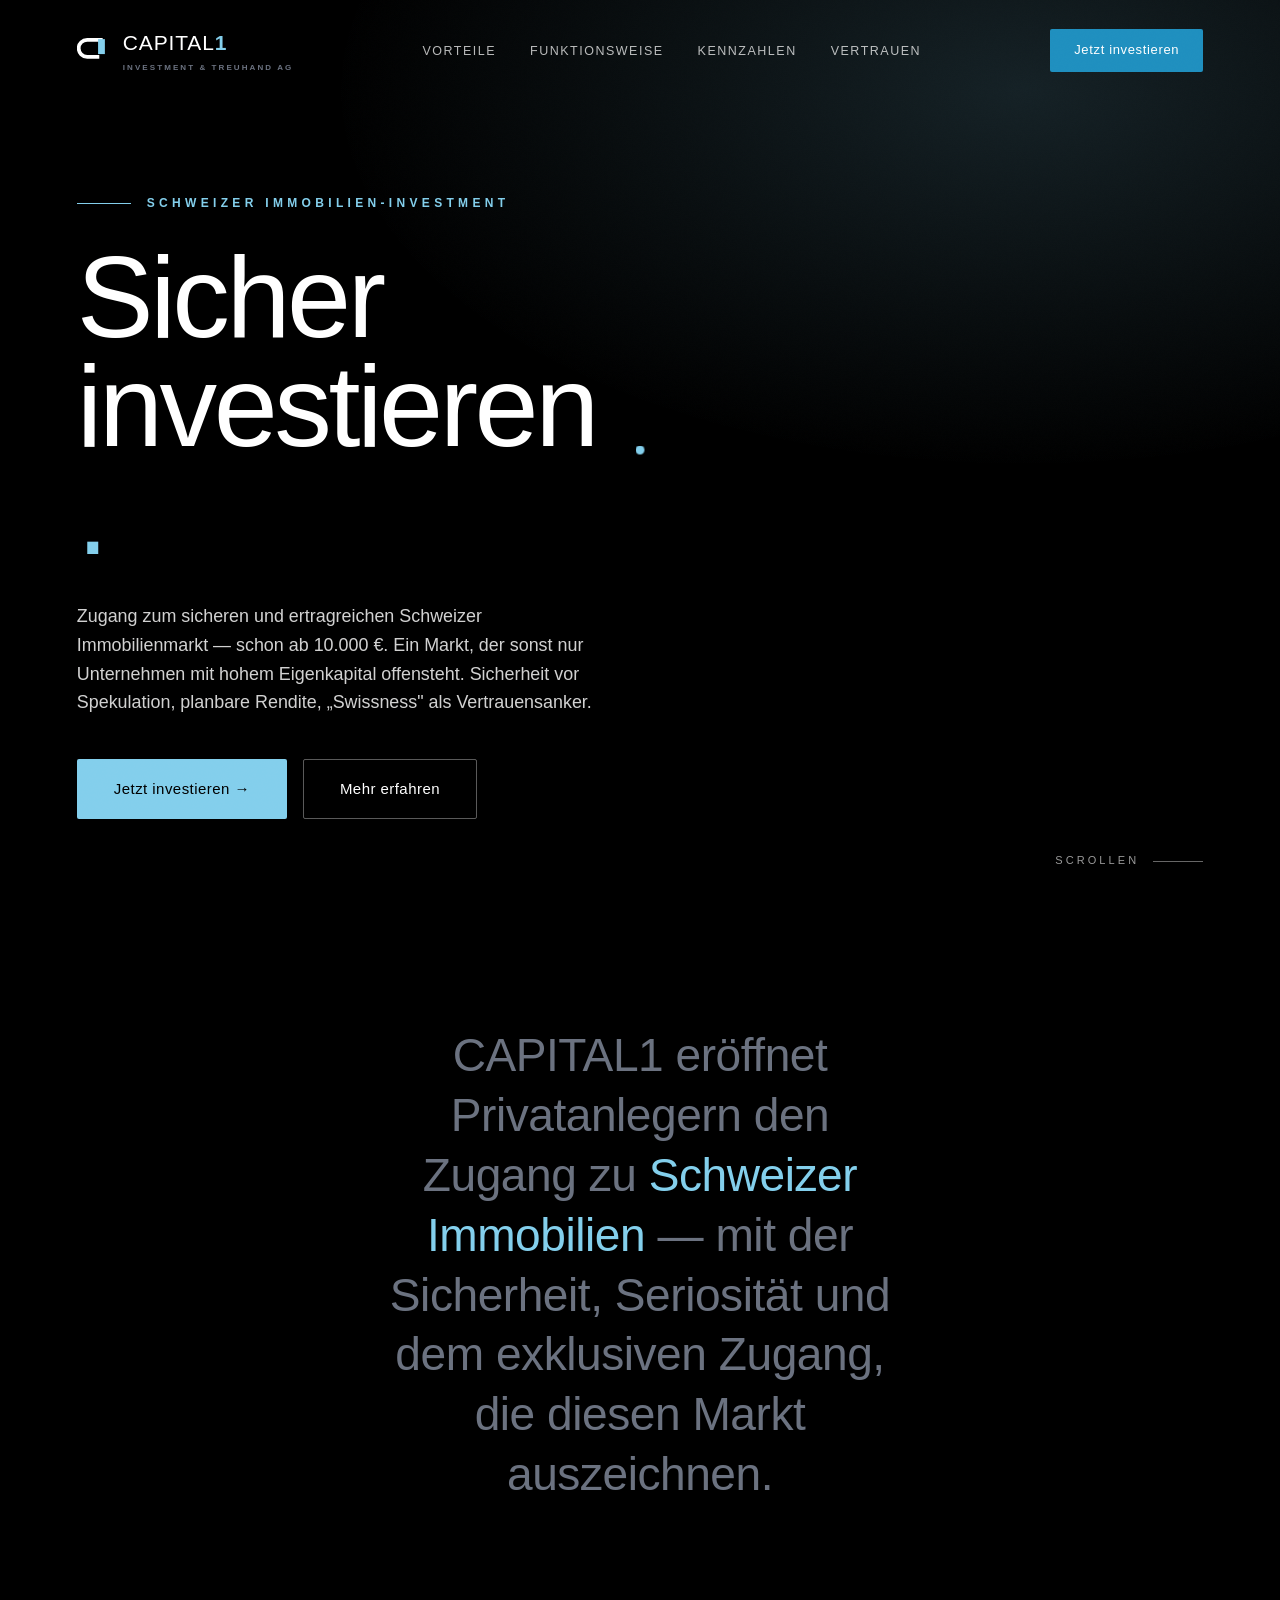
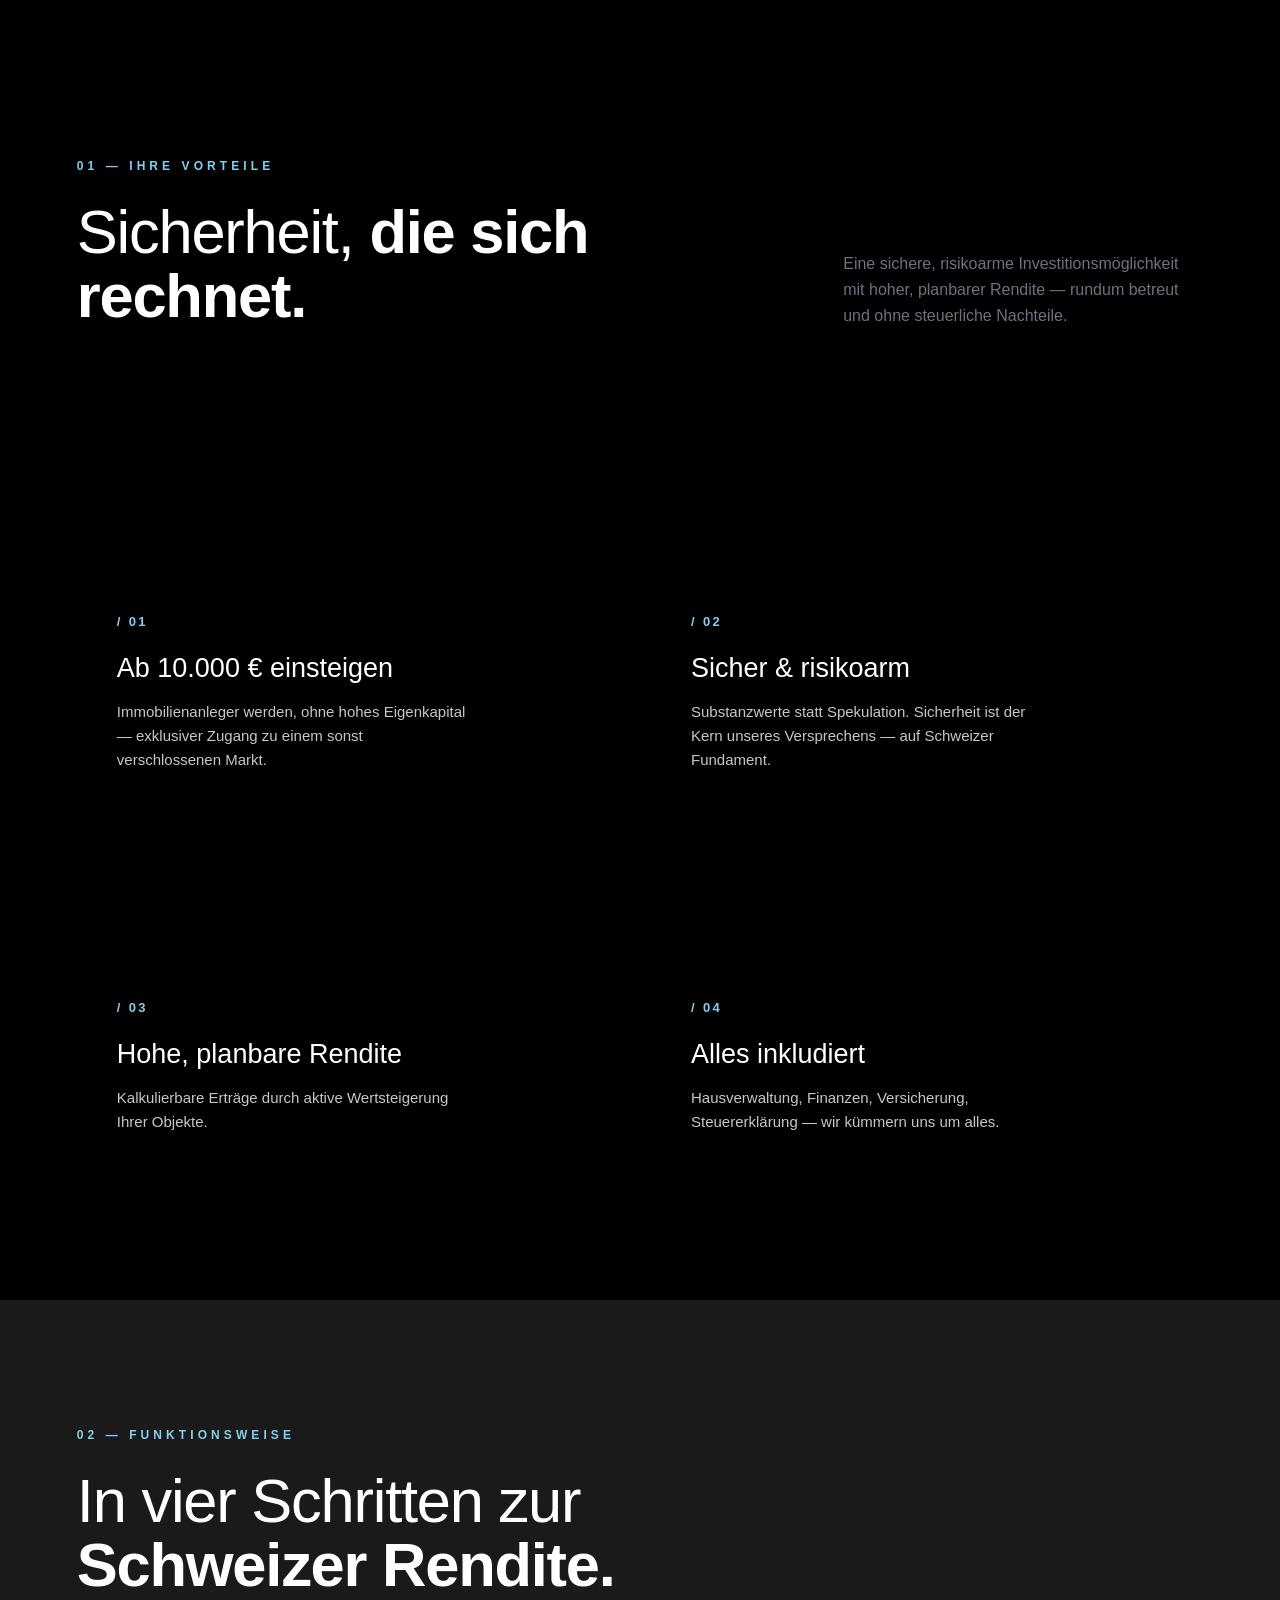
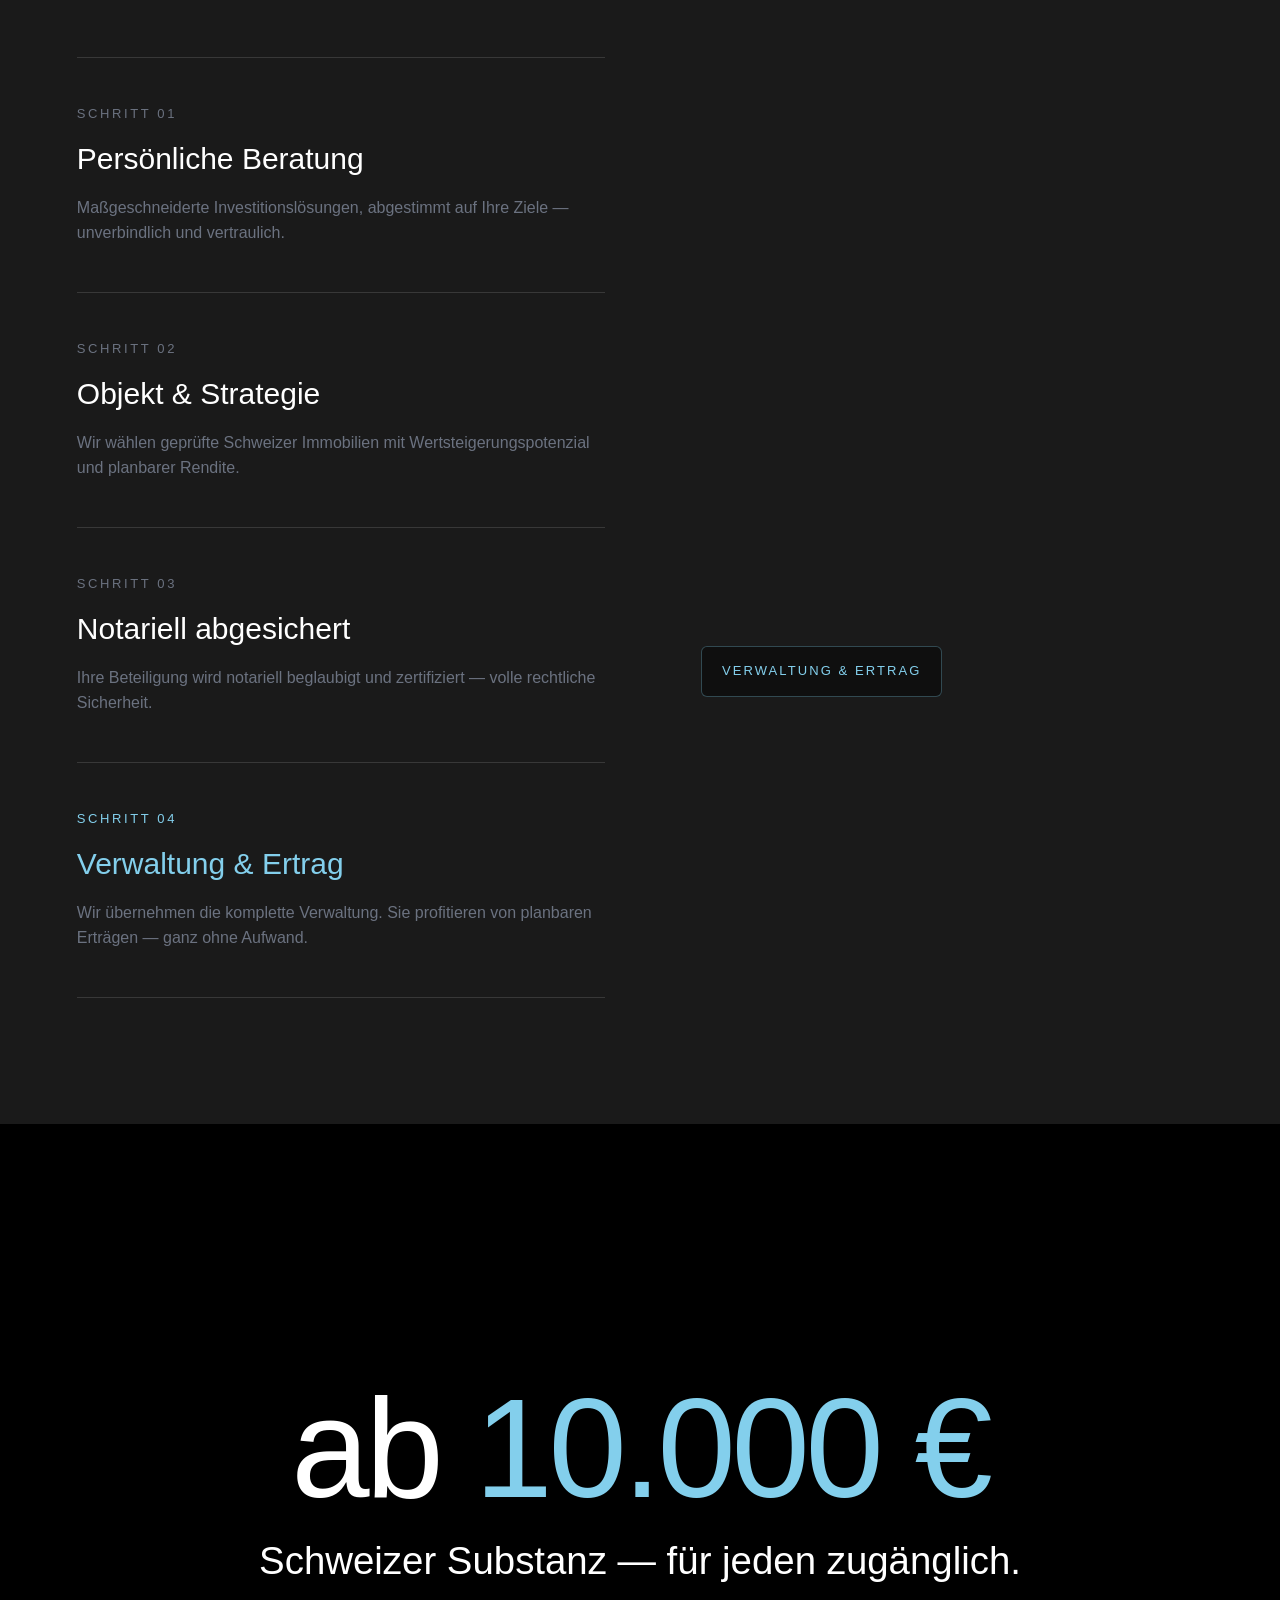
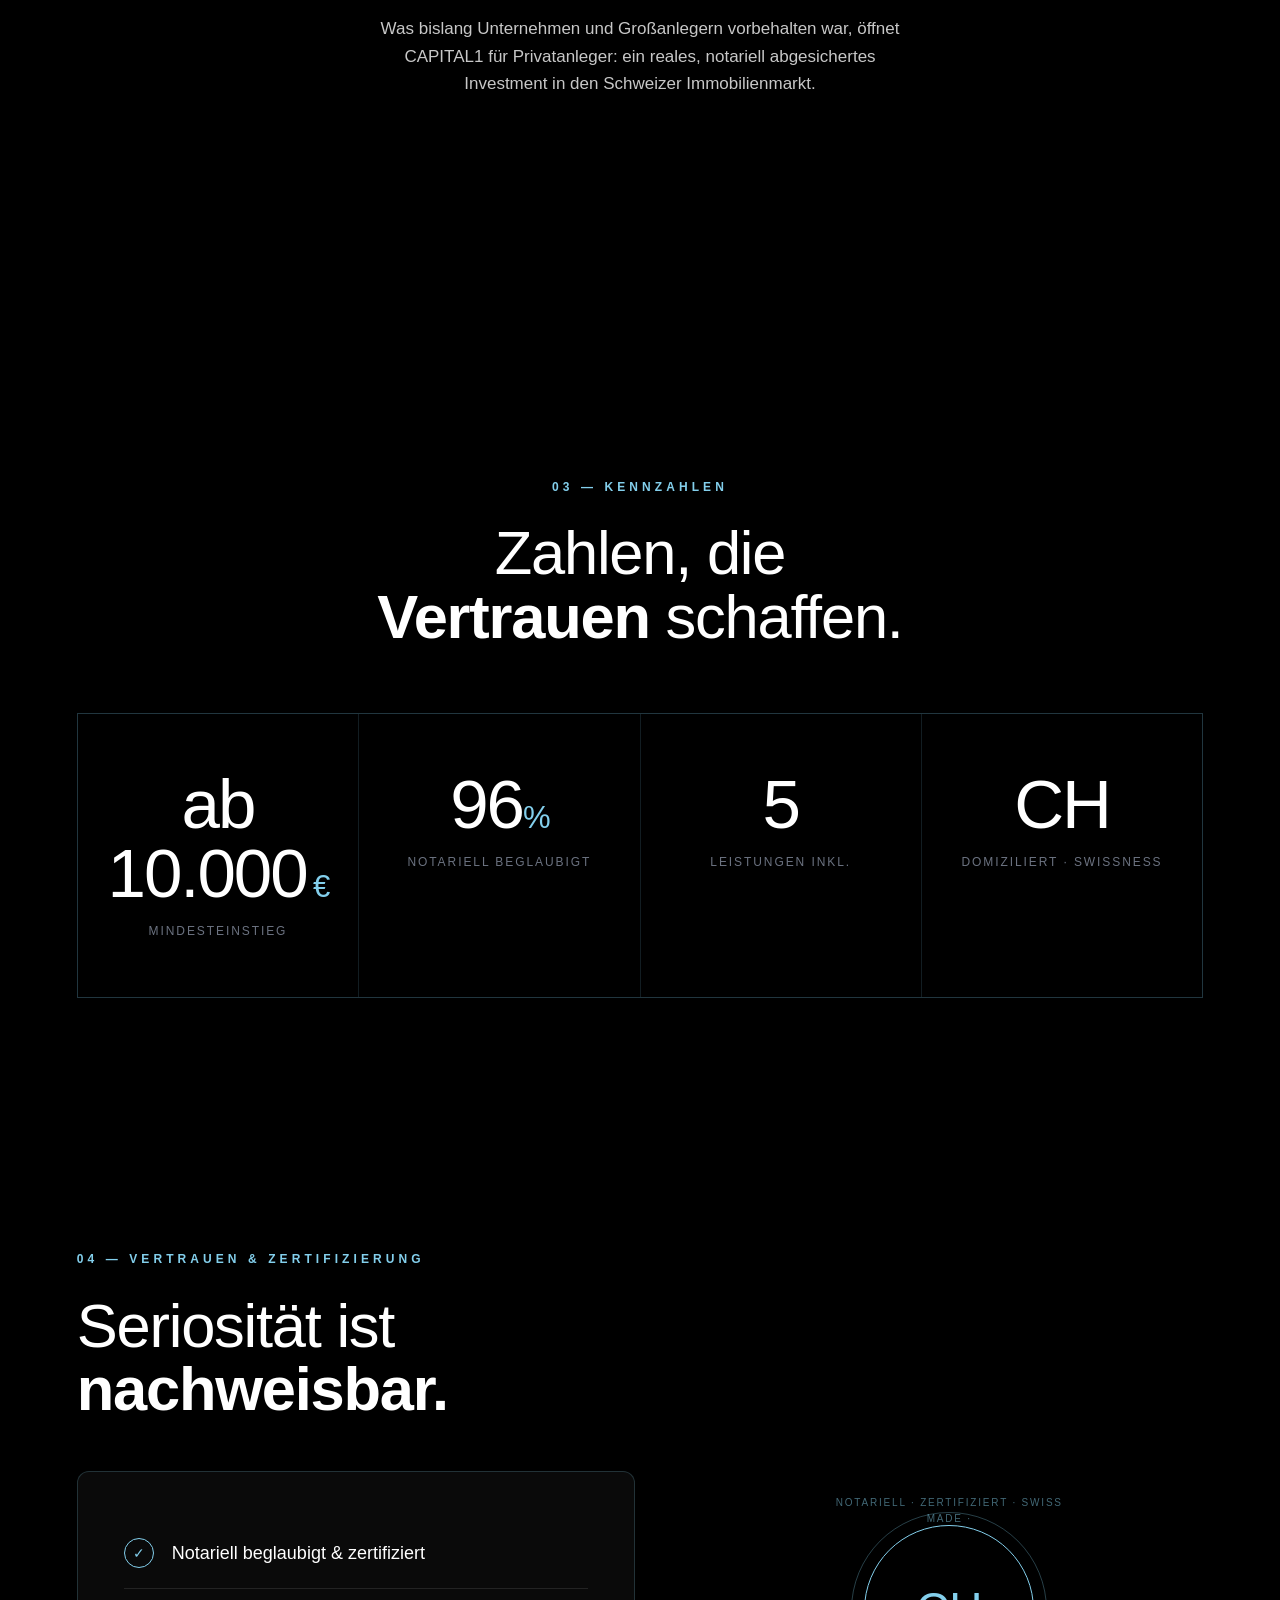
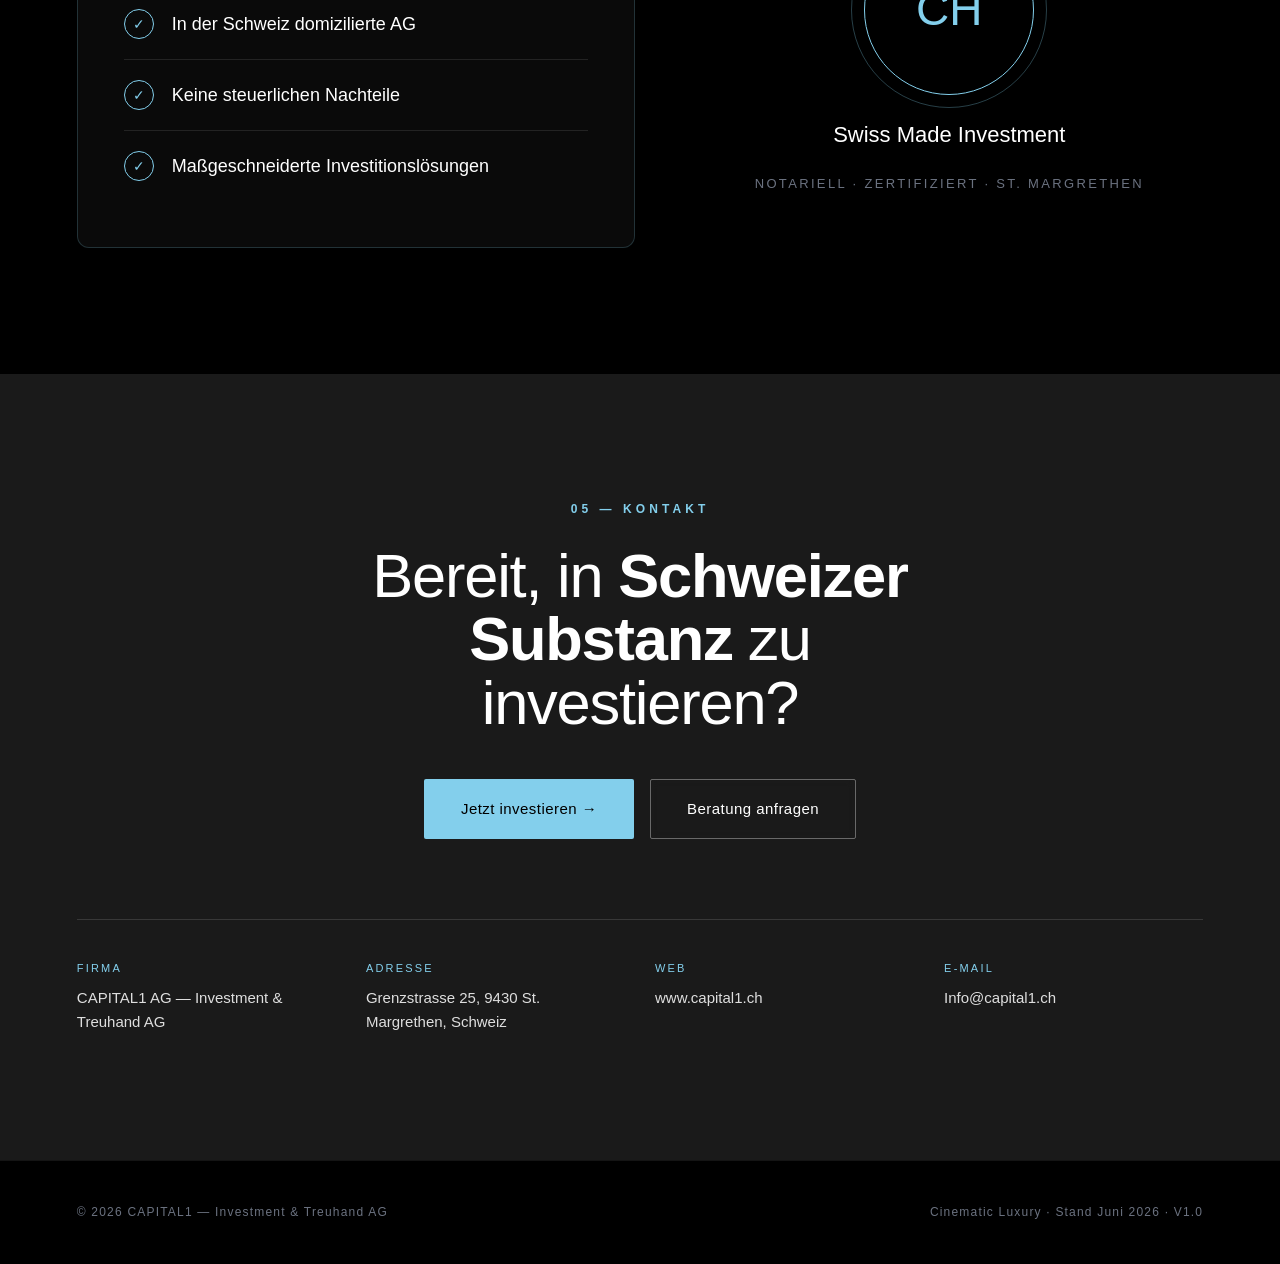
==== capital1-cinematic-luxury.html @ 963a3b55 "CAPITAL1 Website-Entwürfe: Cinematic Luxury + 3 Konzept-Entwürfe Co-Authored-By: Claude Opus 4.8 (1M" ====
<!DOCTYPE html>
<html lang="de">
<head>
<meta charset="UTF-8">
<meta name="viewport" content="width=device-width, initial-scale=1.0">
<title>CAPITAL1 — Schweizer Immobilien-Investment</title>
<style>
  :root{
    --black:#000;--anthracite:#1A1A1A;--blue:#83CFEC;--blue-dark:#1F8FBF;
    --grey:#6B7280;--fog:#F5F8FA;--white:#fff;
    --font:"Helvetica Neue",Helvetica,Arial,system-ui,sans-serif;
    --ease:cubic-bezier(.19,1,.22,1);
    --ease2:cubic-bezier(.16,1,.3,1);
  }
  *{margin:0;padding:0;box-sizing:border-box}
  html{scroll-behavior:smooth}
  body{font-family:var(--font);background:var(--black);color:var(--white);font-weight:300;line-height:1.6;overflow-x:hidden;-webkit-font-smoothing:antialiased;cursor:none}
  ::selection{background:var(--blue);color:#000}
  img{display:block;max-width:100%}
  a{text-decoration:none;color:inherit}

  /* grain overlay */
  body::after{content:"";position:fixed;inset:0;z-index:9998;pointer-events:none;opacity:.5;mix-blend-mode:overlay;
    background-image:url("data:image/svg+xml,%3Csvg xmlns='http://www.w3.org/2000/svg' width='160' height='160'%3E%3Cfilter id='n'%3E%3CfeTurbulence type='fractalNoise' baseFrequency='0.85' numOctaves='3'/%3E%3C/filter%3E%3Crect width='100%25' height='100%25' filter='url(%23n)' opacity='0.04'/%3E%3C/svg%3E")}

  /* custom cursor */
  .cursor{position:fixed;top:0;left:0;width:9px;height:9px;background:var(--blue);border-radius:50%;z-index:10000;pointer-events:none;transform:translate(-50%,-50%);transition:width .25s var(--ease2),height .25s var(--ease2),background .25s,opacity .3s;mix-blend-mode:difference}
  .cursor.big{width:54px;height:54px;background:rgba(131,207,236,.25)}
  @media(hover:none){.cursor{display:none}body{cursor:auto}}

  .progress{position:fixed;top:0;left:0;height:2px;background:var(--blue);z-index:300;width:0}

  /* NAV */
  header.nav{position:fixed;inset:0 0 auto 0;z-index:200;display:flex;align-items:center;justify-content:space-between;padding:26px 6vw;transition:.5s var(--ease)}
  header.nav.scrolled{background:rgba(0,0,0,.7);backdrop-filter:blur(16px);padding:15px 6vw;border-bottom:1px solid rgba(131,207,236,.12)}
  .logo{display:flex;align-items:center;gap:12px;font-size:21px;letter-spacing:.04em}
  .logo .mark{width:34px;height:34px;flex:none}.logo .mark svg{width:100%;height:100%}
  .logo .one{color:var(--blue);font-weight:600}
  .logo small{display:block;font-size:8px;letter-spacing:.26em;color:var(--grey);font-weight:600;margin-top:2px}
  nav ul{display:flex;gap:34px;list-style:none}
  nav a{color:rgba(255,255,255,.72);font-size:12.5px;letter-spacing:.12em;text-transform:uppercase;position:relative;transition:color .3s}
  nav a::after{content:"";position:absolute;left:0;bottom:-7px;height:1px;width:0;background:var(--blue);transition:width .35s var(--ease)}
  nav a:hover{color:var(--blue)}nav a:hover::after{width:100%}
  .nav-cta{padding:11px 24px;background:var(--blue-dark);color:#fff;font-size:13px;letter-spacing:.05em;border-radius:2px;transition:.35s}
  .nav-cta:hover{background:var(--blue);color:#000}
  @media(max-width:920px){nav ul{display:none}}

  /* ============ HERO ============ */
  .hero{position:relative;height:100vh;min-height:640px;overflow:hidden;display:flex;align-items:flex-end;padding:0 6vw 9vh}
  .hero video,.hero .poster{position:absolute;inset:0;width:100%;height:100%;object-fit:cover;z-index:0}
  .hero .poster{background-size:cover;background-position:center}
  .hero::before{content:"";position:absolute;inset:0;z-index:1;
    background:linear-gradient(180deg,rgba(0,0,0,.55) 0%,rgba(0,0,0,.25) 35%,rgba(0,0,0,.55) 70%,rgba(0,0,0,.92) 100%)}
  .hero::after{content:"";position:absolute;inset:0;z-index:1;background:radial-gradient(90% 70% at 80% 10%,rgba(131,207,236,.16),transparent 60%)}
  .hero-inner{position:relative;z-index:3;max-width:1100px}
  .eyebrow{font-size:12px;letter-spacing:.36em;text-transform:uppercase;color:var(--blue);font-weight:600;margin-bottom:30px;display:flex;align-items:center;gap:16px}
  .eyebrow::before{content:"";width:54px;height:1px;background:var(--blue);transform-origin:left;animation:grow 1.2s var(--ease) .3s both}
  @keyframes grow{from{transform:scaleX(0)}to{transform:scaleX(1)}}
  h1{font-size:clamp(50px,9vw,140px);font-weight:200;line-height:.94;letter-spacing:-.03em}
  h1 .ln{display:block;overflow:hidden}
  h1 .ln span{display:block;transform:translateY(110%);animation:rise 1.1s var(--ease) forwards}
  h1 .ln:nth-child(1) span{animation-delay:.35s}
  h1 .ln:nth-child(2) span{animation-delay:.5s}
  h1 .accent{color:var(--blue)}
  @keyframes rise{to{transform:translateY(0)}}
  .hero p{max-width:540px;margin-top:34px;font-size:clamp(16px,1.4vw,19px);color:rgba(255,255,255,.82);opacity:0;animation:fade 1s var(--ease) .9s forwards}
  .hero-cta{display:flex;gap:16px;margin-top:42px;flex-wrap:wrap;opacity:0;animation:fade 1s var(--ease) 1.1s forwards}
  @keyframes fade{to{opacity:1}}
  .btn{padding:17px 36px;font-size:15px;letter-spacing:.03em;cursor:none;transition:.4s var(--ease2);display:inline-flex;align-items:center;gap:10px;border:1px solid transparent;border-radius:2px}
  .btn-primary{background:var(--blue);color:#000;font-weight:500}
  .btn-primary:hover{transform:translateY(-3px);box-shadow:0 16px 44px rgba(131,207,236,.4)}
  .btn-ghost{border-color:rgba(255,255,255,.35);color:#fff;backdrop-filter:blur(4px)}
  .btn-ghost:hover{border-color:var(--blue);color:var(--blue)}
  .scroll-hint{position:absolute;bottom:30px;right:6vw;z-index:3;font-size:11px;letter-spacing:.28em;text-transform:uppercase;color:rgba(255,255,255,.6);display:flex;align-items:center;gap:14px;opacity:0;animation:fade 1s 1.4s forwards}
  .scroll-hint .l{width:50px;height:1px;background:rgba(255,255,255,.4);position:relative;overflow:hidden}
  .scroll-hint .l::after{content:"";position:absolute;inset:0;background:var(--blue);transform:translateX(-100%);animation:slide 2.2s infinite}
  @keyframes slide{50%{transform:translateX(0)}100%{transform:translateX(100%)}}

  /* ============ generic section ============ */
  section{position:relative;padding:clamp(90px,14vh,170px) 6vw}
  .sec-label{font-size:12px;letter-spacing:.34em;text-transform:uppercase;color:var(--blue);font-weight:600;margin-bottom:24px}
  .dark .sec-label{color:var(--blue)}
  .light .sec-label{color:var(--blue-dark)}
  .sec-title{font-size:clamp(32px,4.8vw,64px);font-weight:200;line-height:1.04;letter-spacing:-.02em;max-width:16ch}
  .sec-title b{font-weight:600}
  .light{background:var(--white);color:var(--anthracite)}
  .light .sec-title{color:var(--black)}

  /* reveal utilities */
  .reveal{opacity:0;transform:translateY(42px);transition:opacity 1.1s var(--ease),transform 1.1s var(--ease)}
  .reveal.in{opacity:1;transform:none}
  .d1{transition-delay:.1s}.d2{transition-delay:.2s}.d3{transition-delay:.3s}.d4{transition-delay:.4s}
  .clip{clip-path:inset(0 100% 0 0);transition:clip-path 1.2s var(--ease)}
  .clip.in{clip-path:inset(0 0 0 0)}

  /* ============ MANIFEST / intro ============ */
  .manifest{background:var(--black);text-align:center}
  .manifest .big{font-size:clamp(28px,3.6vw,52px);font-weight:200;line-height:1.3;max-width:20ch;margin:0 auto;letter-spacing:-.01em}
  .manifest .big em{font-style:normal;color:var(--blue)}
  .manifest .big .mut{color:var(--grey)}

  /* ============ VORTEILE (image cards) ============ */
  .vorteile{background:var(--black)}
  .v-head{display:flex;justify-content:space-between;align-items:flex-end;gap:30px;flex-wrap:wrap;margin-bottom:64px}
  .v-head p{max-width:360px;color:var(--grey);font-size:16px}
  .v-grid{display:grid;grid-template-columns:repeat(2,1fr);gap:22px}
  .vcard{position:relative;border-radius:8px;overflow:hidden;min-height:340px;display:flex;flex-direction:column;justify-content:flex-end;padding:40px;isolation:isolate}
  .vcard .bg{position:absolute;inset:0;z-index:-2;background-size:cover;background-position:center;transition:transform 1.4s var(--ease)}
  .vcard::after{content:"";position:absolute;inset:0;z-index:-1;background:linear-gradient(180deg,rgba(0,0,0,.15),rgba(0,0,0,.82))}
  .vcard:hover .bg{transform:scale(1.08)}
  .vcard .num{font-size:13px;color:var(--blue);letter-spacing:.18em;font-weight:600}
  .vcard h3{font-size:27px;font-weight:300;margin:14px 0 10px}
  .vcard p{color:rgba(255,255,255,.78);font-size:15px;max-width:42ch}
  .vcard.tall{min-height:420px}
  @media(max-width:760px){.v-grid{grid-template-columns:1fr}}

  /* ============ FUNKTIONSWEISE (sticky image swap) ============ */
  .how{background:var(--anthracite)}
  .how-grid{display:grid;grid-template-columns:1fr 1fr;gap:70px;margin-top:60px;align-items:start}
  .how-media{position:sticky;top:14vh;height:74vh;border-radius:10px;overflow:hidden}
  .how-media .layer{position:absolute;inset:0;background-size:cover;background-position:center;opacity:0;transform:scale(1.06);transition:opacity 1s var(--ease),transform 1.4s var(--ease)}
  .how-media .layer.on{opacity:1;transform:scale(1)}
  .how-media .badge{position:absolute;left:26px;bottom:26px;z-index:3;background:rgba(0,0,0,.4);backdrop-filter:blur(10px);border:1px solid rgba(131,207,236,.3);padding:14px 20px;border-radius:6px;font-size:13px;letter-spacing:.16em;text-transform:uppercase;color:var(--blue)}
  .how-steps .hstep{padding:46px 0;border-top:1px solid rgba(255,255,255,.13)}
  .how-steps .hstep:last-child{border-bottom:1px solid rgba(255,255,255,.13)}
  .how-steps .hstep .s{font-size:13px;color:var(--grey);letter-spacing:.2em;text-transform:uppercase;transition:color .4s}
  .how-steps .hstep.active .s{color:var(--blue)}
  .how-steps .hstep h3{font-size:30px;font-weight:300;margin:10px 0 12px;transition:color .4s}
  .how-steps .hstep.active h3{color:var(--blue)}
  .how-steps .hstep p{color:var(--grey)}
  @media(max-width:820px){.how-grid{grid-template-columns:1fr;gap:24px}.how-media{position:relative;top:0;height:50vh}}

  /* ============ immersive video break ============ */
  .break{position:relative;height:92vh;min-height:560px;overflow:hidden;display:flex;align-items:center;justify-content:center;text-align:center;padding:0 6vw}
  .break video,.break .poster{position:absolute;inset:0;width:100%;height:100%;object-fit:cover;z-index:0}
  .break::before{content:"";position:absolute;inset:0;z-index:1;background:linear-gradient(180deg,rgba(0,0,0,.7),rgba(0,0,0,.45) 50%,rgba(0,0,0,.8))}
  .break-inner{position:relative;z-index:2;max-width:900px}
  .break .stat{font-size:clamp(56px,11vw,150px);font-weight:200;line-height:1;letter-spacing:-.03em}
  .break .stat .u{color:var(--blue)}
  .break h2{font-size:clamp(24px,3vw,40px);font-weight:200;margin-top:10px}
  .break p{color:rgba(255,255,255,.78);max-width:540px;margin:24px auto 0;font-size:17px}

  /* ============ KENNZAHLEN ============ */
  .metrics{background:var(--black);text-align:center}
  .m-grid{display:grid;grid-template-columns:repeat(4,1fr);gap:1px;background:rgba(131,207,236,.14);border:1px solid rgba(131,207,236,.14);margin-top:64px}
  .m{background:var(--black);padding:56px 24px;transition:background .4s}
  .m:hover{background:#0c0c0c}
  .m .val{font-size:clamp(40px,5.4vw,76px);font-weight:200;letter-spacing:-.03em;line-height:1}
  .m .val .u{color:var(--blue);font-size:.45em}
  .m .lbl{margin-top:14px;font-size:12px;letter-spacing:.16em;text-transform:uppercase;color:var(--grey)}
  @media(max-width:760px){.m-grid{grid-template-columns:1fr 1fr}}

  /* ============ VERTRAUEN ============ */
  .trust{position:relative;background:var(--black);overflow:hidden}
  .trust .bgimg{position:absolute;inset:0;z-index:0;background-size:cover;background-position:center;opacity:.18}
  .trust::after{content:"";position:absolute;inset:0;z-index:0;background:linear-gradient(90deg,var(--black) 30%,rgba(0,0,0,.4))}
  .trust-wrap{position:relative;z-index:2;display:grid;grid-template-columns:1.1fr 1fr;gap:60px;align-items:center;margin-top:50px}
  .glass{background:rgba(255,255,255,.04);border:1px solid rgba(131,207,236,.2);backdrop-filter:blur(12px);border-radius:12px;padding:46px}
  .t-row{display:flex;gap:18px;padding:20px 0;border-bottom:1px solid rgba(255,255,255,.1);align-items:center;font-size:18px;font-weight:300}
  .t-row:last-child{border-bottom:none}
  .t-row .chk{width:30px;height:30px;flex:none;border:1px solid var(--blue);border-radius:50%;display:flex;align-items:center;justify-content:center;color:var(--blue);font-size:14px}
  .seal{display:flex;flex-direction:column;align-items:center;gap:22px;text-align:center}
  .seal .ring{width:170px;height:170px;border:1px solid var(--blue);border-radius:50%;display:flex;align-items:center;justify-content:center;font-size:46px;font-weight:200;color:var(--blue);position:relative}
  .seal .ring::before{content:"";position:absolute;inset:-14px;border:1px solid rgba(131,207,236,.3);border-radius:50%;animation:spin 24s linear infinite}
  .seal .ring::after{content:"NOTARIELL · ZERTIFIZIERT · SWISS MADE · ";position:absolute;width:230px;height:230px;font-size:10px;letter-spacing:.18em;color:rgba(131,207,236,.5)}
  @keyframes spin{to{transform:rotate(360deg)}}
  .seal h4{font-size:22px;font-weight:300}.seal p{color:var(--grey);font-size:13px;letter-spacing:.18em;text-transform:uppercase}
  @media(max-width:820px){.trust-wrap{grid-template-columns:1fr;gap:40px}}

  /* ============ KONTAKT ============ */
  .contact{background:var(--anthracite);text-align:center}
  .contact .sec-title{margin:0 auto}
  .c-cta{margin-top:44px;display:flex;gap:16px;justify-content:center;flex-wrap:wrap}
  .c-meta{margin-top:80px;display:grid;grid-template-columns:repeat(4,1fr);gap:30px;text-align:left;border-top:1px solid rgba(255,255,255,.13);padding-top:40px}
  .c-meta .k{color:var(--blue);font-size:11px;letter-spacing:.2em;text-transform:uppercase;margin-bottom:8px}
  .c-meta .v{color:rgba(255,255,255,.86);font-size:15px}
  @media(max-width:760px){.c-meta{grid-template-columns:1fr 1fr;gap:26px}}

  footer{background:var(--black);color:var(--grey);padding:42px 6vw;display:flex;justify-content:space-between;flex-wrap:wrap;gap:12px;font-size:12px;letter-spacing:.1em;border-top:1px solid rgba(255,255,255,.08)}

  @media(prefers-reduced-motion:reduce){
    *{animation:none!important;transition:none!important;scroll-behavior:auto!important}
    .reveal{opacity:1;transform:none}.clip{clip-path:none}
    h1 .ln span{transform:none}.hero p,.hero-cta,.scroll-hint{opacity:1}
  }
</style>
</head>
<body>
<div class="cursor" id="cursor"></div>
<div class="progress" id="prog"></div>

<header class="nav" id="nav">
  <a class="logo" href="#top">
    <span class="mark"><svg viewBox="0 0 100 100"><path d="M70 20 H30 a25 25 0 0 0 0 50 H60" stroke="#fff" stroke-width="11" fill="none" stroke-linecap="square"/><rect x="62" y="18" width="20" height="44" fill="#83CFEC"/></svg></span>
    <span>CAPITAL<span class="one">1</span><small>INVESTMENT &amp; TREUHAND AG</small></span>
  </a>
  <nav><ul>
    <li><a href="#vorteile">Vorteile</a></li>
    <li><a href="#how">Funktionsweise</a></li>
    <li><a href="#kennzahlen">Kennzahlen</a></li>
    <li><a href="#vertrauen">Vertrauen</a></li>
  </ul></nav>
  <a href="#kontakt" class="nav-cta">Jetzt investieren</a>
</header>

<!-- ============ HERO ============ -->
<section class="hero" id="top">
  <div class="poster" style="background-image:url('https://images.unsplash.com/photo-1506905925346-21bda4d32df4?w=1920&q=70&auto=format&fit=crop')"></div>
  <video autoplay muted loop playsinline preload="auto"
    poster="https://images.unsplash.com/photo-1506905925346-21bda4d32df4?w=1920&q=70&auto=format&fit=crop">
    <source src="https://upload.wikimedia.org/wikipedia/commons/9/9a/Timelapse_of_the_Matterhorn_viewed_from_Zermatt.webm" type="video/webm">
  </video>
  <div class="hero-inner">
    <div class="eyebrow">Schweizer Immobilien-Investment</div>
    <h1>
      <span class="ln"><span>Sicher</span></span>
      <span class="ln"><span>investieren<span class="accent">.</span></span></span>
    </h1>
    <p>Zugang zum sicheren und ertragreichen Schweizer Immobilienmarkt — schon ab 10.000 €. Ein Markt, der sonst nur Unternehmen mit hohem Eigenkapital offensteht. Sicherheit vor Spekulation, planbare Rendite, „Swissness" als Vertrauensanker.</p>
    <div class="hero-cta">
      <a href="#kontakt" class="btn btn-primary">Jetzt investieren →</a>
      <a href="#how" class="btn btn-ghost">Mehr erfahren</a>
    </div>
  </div>
  <div class="scroll-hint"><span>Scrollen</span><span class="l"></span></div>
</section>

<!-- ============ MANIFEST ============ -->
<section class="manifest dark">
  <p class="big reveal">
    <span class="mut">CAPITAL1 eröffnet Privatanlegern den Zugang zu</span> <em>Schweizer Immobilien</em> <span class="mut">— mit der Sicherheit, Seriosität und dem exklusiven Zugang, die diesen Markt auszeichnen.</span>
  </p>
</section>

<!-- ============ VORTEILE ============ -->
<section class="vorteile dark" id="vorteile">
  <div class="sec-label reveal">01 — Ihre Vorteile</div>
  <div class="v-head">
    <h2 class="sec-title reveal d1">Sicherheit, <b>die sich rechnet.</b></h2>
    <p class="reveal d2">Eine sichere, risikoarme Investitionsmöglichkeit mit hoher, planbarer Rendite — rundum betreut und ohne steuerliche Nachteile.</p>
  </div>
  <div class="v-grid">
    <div class="vcard tall reveal">
      <div class="bg" data-img="photo-1600585154340-be6161a56a0c"></div>
      <div class="num">/ 01</div><h3>Ab 10.000 € einsteigen</h3>
      <p>Immobilienanleger werden, ohne hohes Eigenkapital — exklusiver Zugang zu einem sonst verschlossenen Markt.</p>
    </div>
    <div class="vcard tall reveal d1">
      <div class="bg" data-img="photo-1487958449943-2429e8be8625"></div>
      <div class="num">/ 02</div><h3>Sicher &amp; risikoarm</h3>
      <p>Substanzwerte statt Spekulation. Sicherheit ist der Kern unseres Versprechens — auf Schweizer Fundament.</p>
    </div>
    <div class="vcard reveal">
      <div class="bg" data-img="photo-1518005020951-eccb494ad742"></div>
      <div class="num">/ 03</div><h3>Hohe, planbare Rendite</h3>
      <p>Kalkulierbare Erträge durch aktive Wertsteigerung Ihrer Objekte.</p>
    </div>
    <div class="vcard reveal d1">
      <div class="bg" data-img="photo-1502005229762-cf1b2da7c5d6"></div>
      <div class="num">/ 04</div><h3>Alles inkludiert</h3>
      <p>Hausverwaltung, Finanzen, Versicherung, Steuererklärung — wir kümmern uns um alles.</p>
    </div>
  </div>
</section>

<!-- ============ FUNKTIONSWEISE ============ -->
<section class="how" id="how">
  <div class="sec-label reveal">02 — Funktionsweise</div>
  <h2 class="sec-title reveal d1">In vier Schritten zur <b>Schweizer Rendite.</b></h2>
  <div class="how-grid">
    <div class="how-steps">
      <div class="hstep" data-layer="0"><div class="s">Schritt 01</div><h3>Persönliche Beratung</h3><p>Maßgeschneiderte Investitionslösungen, abgestimmt auf Ihre Ziele — unverbindlich und vertraulich.</p></div>
      <div class="hstep" data-layer="1"><div class="s">Schritt 02</div><h3>Objekt &amp; Strategie</h3><p>Wir wählen geprüfte Schweizer Immobilien mit Wertsteigerungspotenzial und planbarer Rendite.</p></div>
      <div class="hstep" data-layer="2"><div class="s">Schritt 03</div><h3>Notariell abgesichert</h3><p>Ihre Beteiligung wird notariell beglaubigt und zertifiziert — volle rechtliche Sicherheit.</p></div>
      <div class="hstep" data-layer="3"><div class="s">Schritt 04</div><h3>Verwaltung &amp; Ertrag</h3><p>Wir übernehmen die komplette Verwaltung. Sie profitieren von planbaren Erträgen — ganz ohne Aufwand.</p></div>
    </div>
    <div class="how-media">
      <div class="layer on" data-i="0" style="background-image:url('https://images.unsplash.com/photo-1486406146926-c627a92ad1ab?w=1400&q=75&auto=format&fit=crop')"></div>
      <div class="layer" data-i="1" style="background-image:url('https://images.unsplash.com/photo-1600585154340-be6161a56a0c?w=1400&q=75&auto=format&fit=crop')"></div>
      <div class="layer" data-i="2" style="background-image:url('https://images.unsplash.com/photo-1431576901776-e539bd916ba2?w=1400&q=75&auto=format&fit=crop')"></div>
      <div class="layer" data-i="3" style="background-image:url('https://images.unsplash.com/photo-1560448204-e02f11c3d0e2?w=1400&q=75&auto=format&fit=crop')"></div>
      <div class="badge" id="howBadge">Beratung</div>
    </div>
  </div>
</section>

<!-- ============ IMMERSIVE VIDEO BREAK ============ -->
<section class="break" id="break">
  <div class="poster" style="background-image:url('https://images.unsplash.com/photo-1542314831-068cd1dbfeeb?w=1920&q=70&auto=format&fit=crop')"></div>
  <video muted loop playsinline preload="none" data-src="https://upload.wikimedia.org/wikipedia/commons/transcoded/d/d4/Aerial_imagery_of_Zug_Switzerland.webm/Aerial_imagery_of_Zug_Switzerland.webm.480p.vp9.webm"></video>
  <div class="break-inner">
    <div class="stat reveal">ab <span class="u">10.000 €</span></div>
    <h2 class="reveal d1">Schweizer Substanz — für jeden zugänglich.</h2>
    <p class="reveal d2">Was bislang Unternehmen und Großanlegern vorbehalten war, öffnet CAPITAL1 für Privatanleger: ein reales, notariell abgesichertes Investment in den Schweizer Immobilienmarkt.</p>
  </div>
</section>

<!-- ============ KENNZAHLEN ============ -->
<section class="metrics dark" id="kennzahlen">
  <div class="sec-label reveal" style="text-align:center">03 — Kennzahlen</div>
  <h2 class="sec-title reveal d1" style="margin:0 auto">Zahlen, die <b>Vertrauen</b> schaffen.</h2>
  <div class="m-grid">
    <div class="m reveal d1"><div class="val">ab <span class="count" data-to="10">0</span>.000<span class="u"> €</span></div><div class="lbl">Mindesteinstieg</div></div>
    <div class="m reveal d2"><div class="val"><span class="count" data-to="100">0</span><span class="u">%</span></div><div class="lbl">Notariell beglaubigt</div></div>
    <div class="m reveal d3"><div class="val"><span class="count" data-to="5">0</span></div><div class="lbl">Leistungen inkl.</div></div>
    <div class="m reveal d4"><div class="val">CH</div><div class="lbl">Domiziliert · Swissness</div></div>
  </div>
</section>

<!-- ============ VERTRAUEN ============ -->
<section class="trust" id="vertrauen">
  <div class="bgimg" data-img="photo-1564013799919-ab600027ffc6"></div>
  <div class="sec-label reveal" style="position:relative;z-index:2">04 — Vertrauen &amp; Zertifizierung</div>
  <h2 class="sec-title reveal d1" style="position:relative;z-index:2">Seriosität ist <b>nachweisbar.</b></h2>
  <div class="trust-wrap">
    <div class="glass reveal d1">
      <div class="t-row"><span class="chk">✓</span> Notariell beglaubigt &amp; zertifiziert</div>
      <div class="t-row"><span class="chk">✓</span> In der Schweiz domizilierte AG</div>
      <div class="t-row"><span class="chk">✓</span> Keine steuerlichen Nachteile</div>
      <div class="t-row"><span class="chk">✓</span> Maßgeschneiderte Investitionslösungen</div>
    </div>
    <div class="seal reveal d2">
      <div class="ring">CH</div>
      <h4>Swiss Made Investment</h4>
      <p>Notariell · Zertifiziert · St. Margrethen</p>
    </div>
  </div>
</section>

<!-- ============ KONTAKT ============ -->
<section class="contact" id="kontakt">
  <div class="sec-label reveal" style="text-align:center">05 — Kontakt</div>
  <h2 class="sec-title reveal d1">Bereit, in <b>Schweizer Substanz</b> zu investieren?</h2>
  <div class="c-cta reveal d2">
    <a href="mailto:Info@capital1.ch" class="btn btn-primary">Jetzt investieren →</a>
    <a href="mailto:Info@capital1.ch" class="btn btn-ghost" style="border-color:rgba(255,255,255,.35)">Beratung anfragen</a>
  </div>
  <div class="c-meta">
    <div class="reveal d1"><div class="k">Firma</div><div class="v">CAPITAL1 AG — Investment &amp; Treuhand AG</div></div>
    <div class="reveal d2"><div class="k">Adresse</div><div class="v">Grenzstrasse 25, 9430 St. Margrethen, Schweiz</div></div>
    <div class="reveal d3"><div class="k">Web</div><div class="v">www.capital1.ch</div></div>
    <div class="reveal d4"><div class="k">E-Mail</div><div class="v">Info@capital1.ch</div></div>
  </div>
</section>

<footer>
  <span>© 2026 CAPITAL1 — Investment &amp; Treuhand AG</span>
  <span>Cinematic Luxury · Stand Juni 2026 · V1.0</span>
</footer>

<script>
  const reduce=matchMedia('(prefers-reduced-motion:reduce)').matches;

  /* lazy-set background images (saves initial requests) */
  document.querySelectorAll('[data-img]').forEach(el=>{
    el.style.backgroundImage=`url('https://images.unsplash.com/${el.dataset.img}?w=1400&q=75&auto=format&fit=crop')`;
  });

  /* progress + nav */
  const prog=document.getElementById('prog'),nav=document.getElementById('nav');
  function sc(){const h=document.documentElement.scrollHeight-innerHeight;prog.style.width=(scrollY/h*100)+'%';nav.classList.toggle('scrolled',scrollY>50);}
  addEventListener('scroll',sc,{passive:true});sc();

  /* custom cursor */
  const cur=document.getElementById('cursor');
  if(matchMedia('(hover:hover)').matches){
    let tx=innerWidth/2,ty=innerHeight/2,cx=tx,cy=ty;
    addEventListener('mousemove',e=>{tx=e.clientX;ty=e.clientY;});
    (function loop(){cx+=(tx-cx)*.18;cy+=(ty-cy)*.18;cur.style.transform=`translate(${cx}px,${cy}px) translate(-50%,-50%)`;requestAnimationFrame(loop);})();
    document.querySelectorAll('a,button,.btn,.vcard,.hstep').forEach(el=>{
      el.addEventListener('mouseenter',()=>cur.classList.add('big'));
      el.addEventListener('mouseleave',()=>cur.classList.remove('big'));
    });
  } else { cur.style.display='none'; }

  /* reveals */
  const io=new IntersectionObserver(es=>es.forEach(e=>{if(e.isIntersecting){e.target.classList.add('in');io.unobserve(e.target);}}),{threshold:.16});
  document.querySelectorAll('.reveal,.clip').forEach(el=>io.observe(el));

  /* count up */
  const cio=new IntersectionObserver(es=>es.forEach(e=>{if(!e.isIntersecting)return;cio.unobserve(e.target);
    const el=e.target,to=+el.dataset.to;let s=null;
    function st(t){if(!s)s=t;const p=Math.min((t-s)/1500,1);el.textContent=Math.round((1-Math.pow(1-p,3))*to);if(p<1)requestAnimationFrame(st);}requestAnimationFrame(st);
  }),{threshold:.6});
  document.querySelectorAll('.count').forEach(el=>cio.observe(el));

  /* parallax on hero video + posters */
  if(!reduce){
    const hero=document.querySelector('.hero video'),heroP=document.querySelector('.hero .poster');
    addEventListener('scroll',()=>{
      const y=scrollY;
      if(y<innerHeight){const t=`translateY(${y*0.25}px) scale(1.05)`;if(hero)hero.style.transform=t;if(heroP)heroP.style.transform=t;}
    },{passive:true});
  }

  /* funktionsweise: active step + image swap */
  const steps=[...document.querySelectorAll('.hstep')];
  const layers=[...document.querySelectorAll('.how-media .layer')];
  const badge=document.getElementById('howBadge');
  const sio=new IntersectionObserver(es=>es.forEach(e=>{
    if(e.isIntersecting){
      const i=+e.target.dataset.layer;
      steps.forEach(s=>s.classList.remove('active'));e.target.classList.add('active');
      layers.forEach(l=>l.classList.toggle('on',+l.dataset.i===i));
      badge.textContent=e.target.querySelector('h3').textContent;
    }
  }),{threshold:.6,rootMargin:'-25% 0px -35% 0px'});
  steps.forEach(s=>sio.observe(s));

  /* lazy-load + autoplay the heavy break video only when near */
  const breakVid=document.querySelector('.break video');
  const bio=new IntersectionObserver(es=>es.forEach(e=>{
    if(e.isIntersecting){
      if(!breakVid.src && breakVid.dataset.src){breakVid.src=breakVid.dataset.src;}
      if(!reduce)breakVid.play().catch(()=>{});
    } else { breakVid.pause(); }
  }),{threshold:.25});
  bio.observe(document.getElementById('break'));
</script>
</body>
</html>
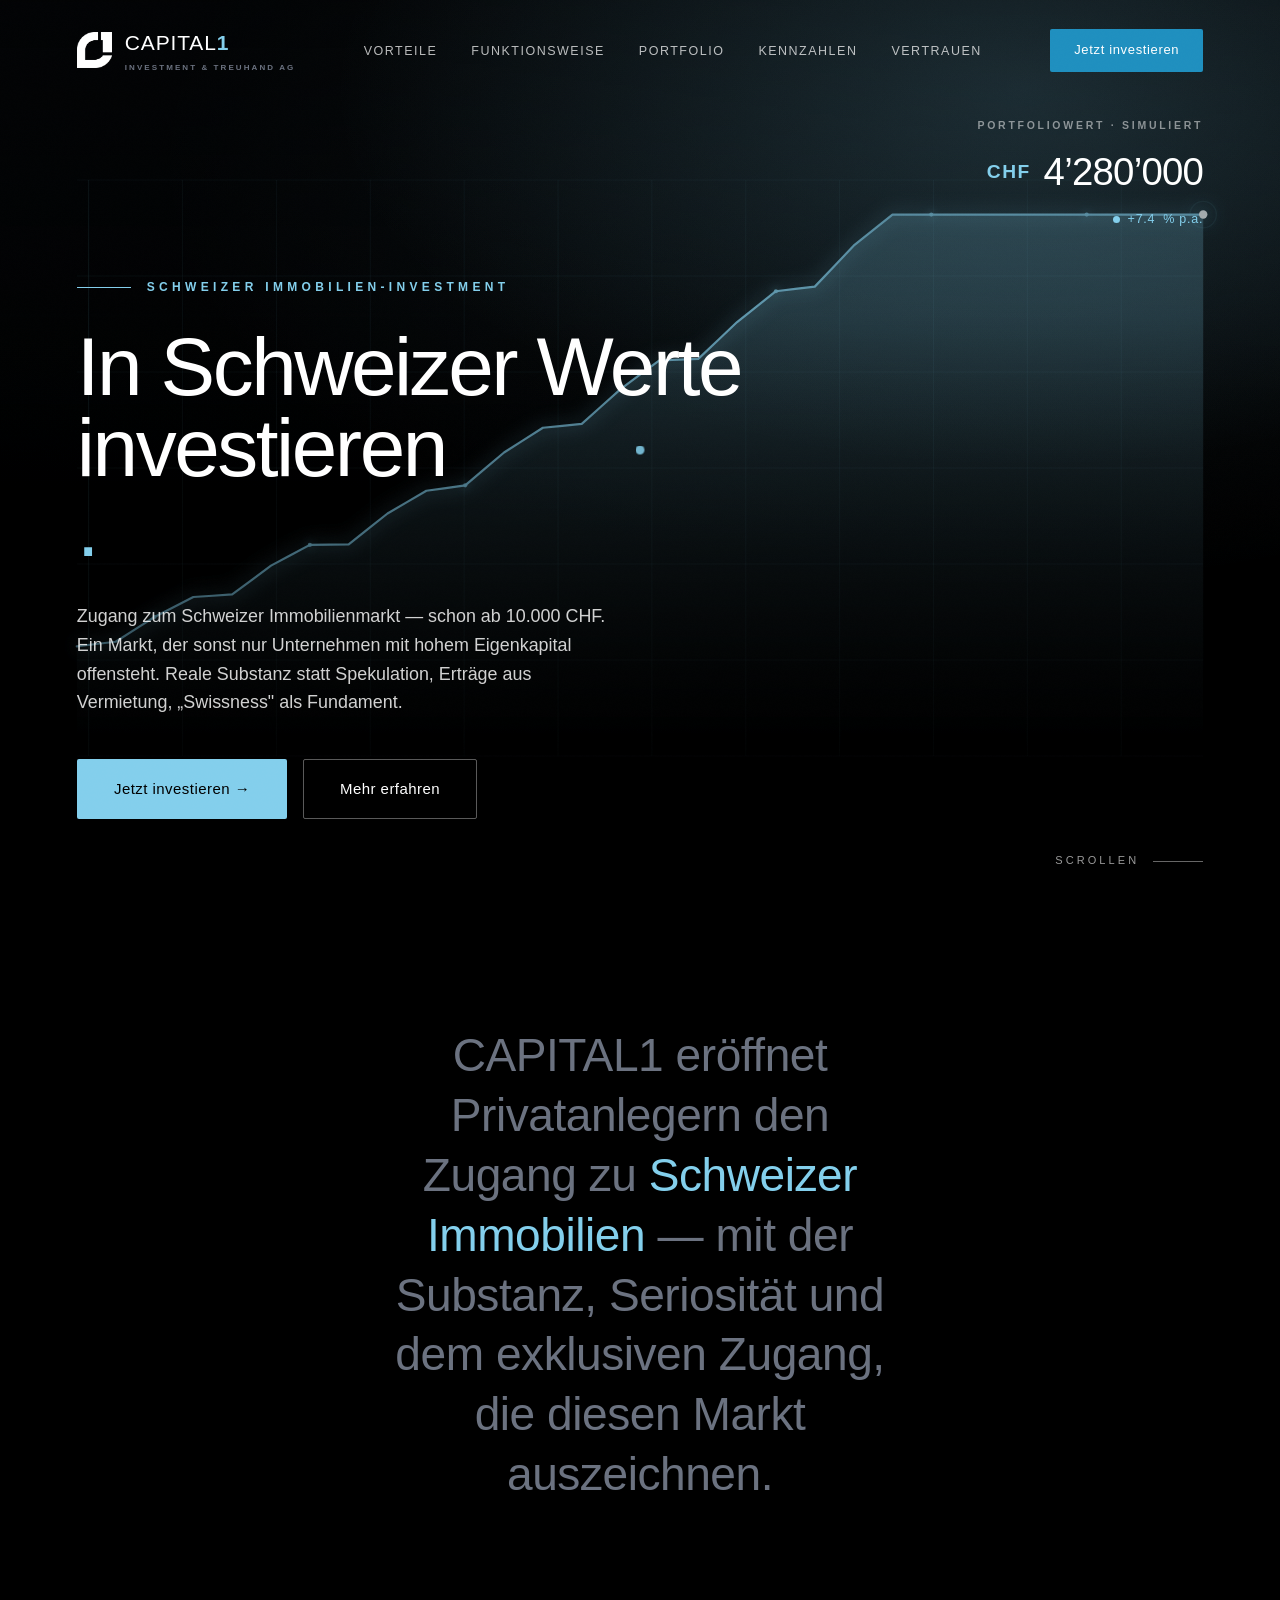
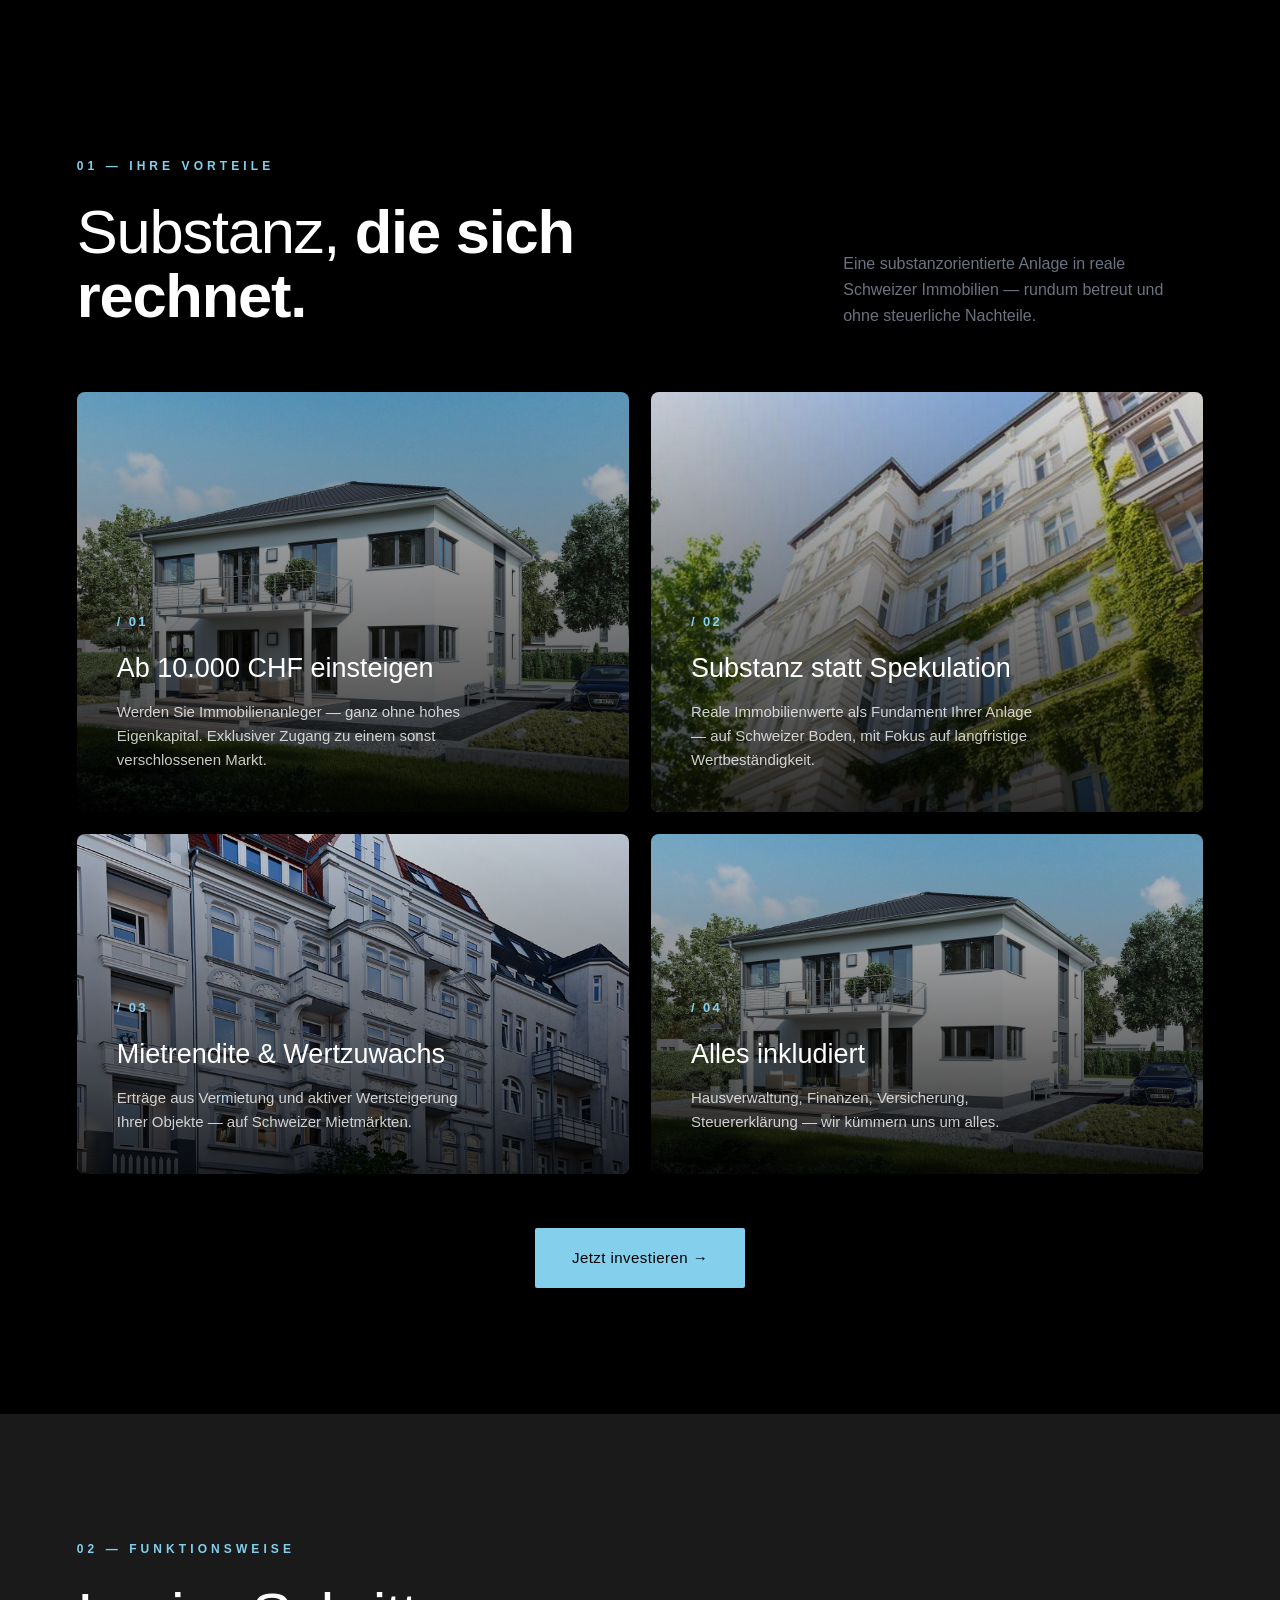
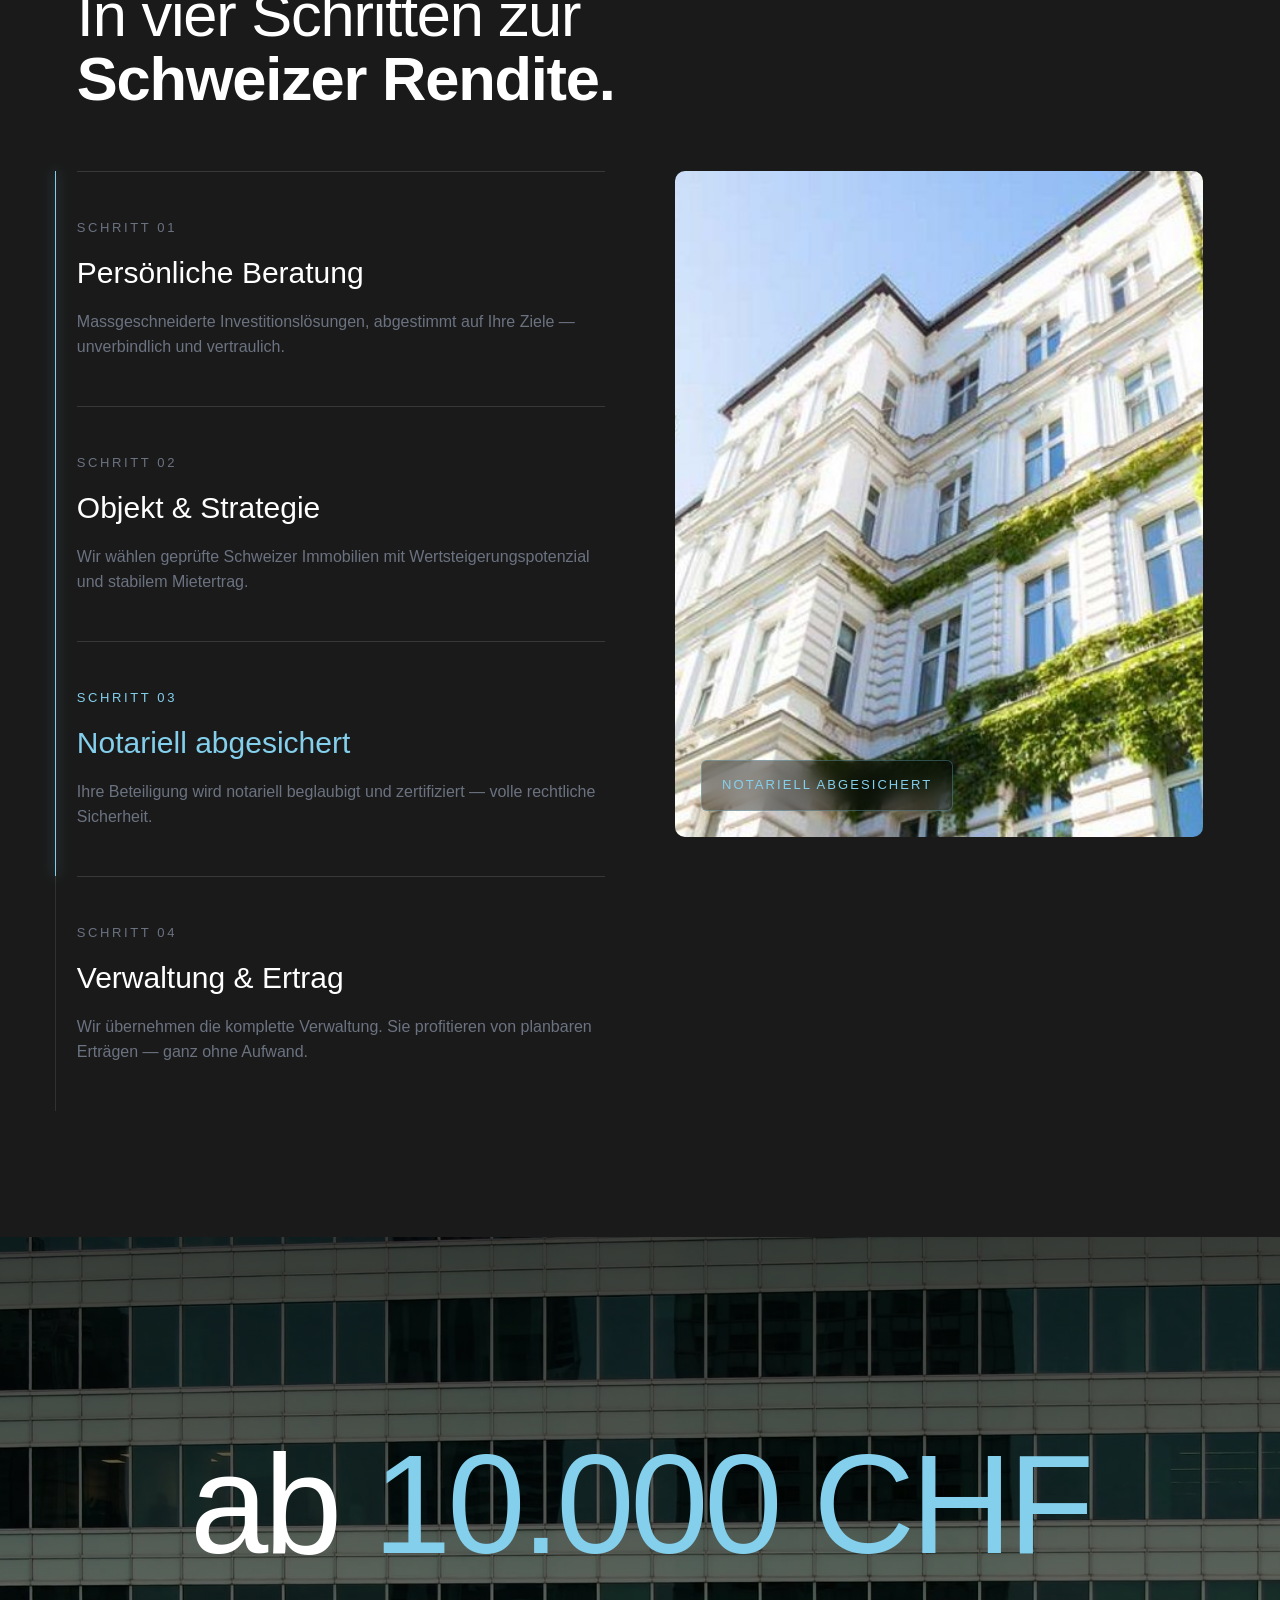
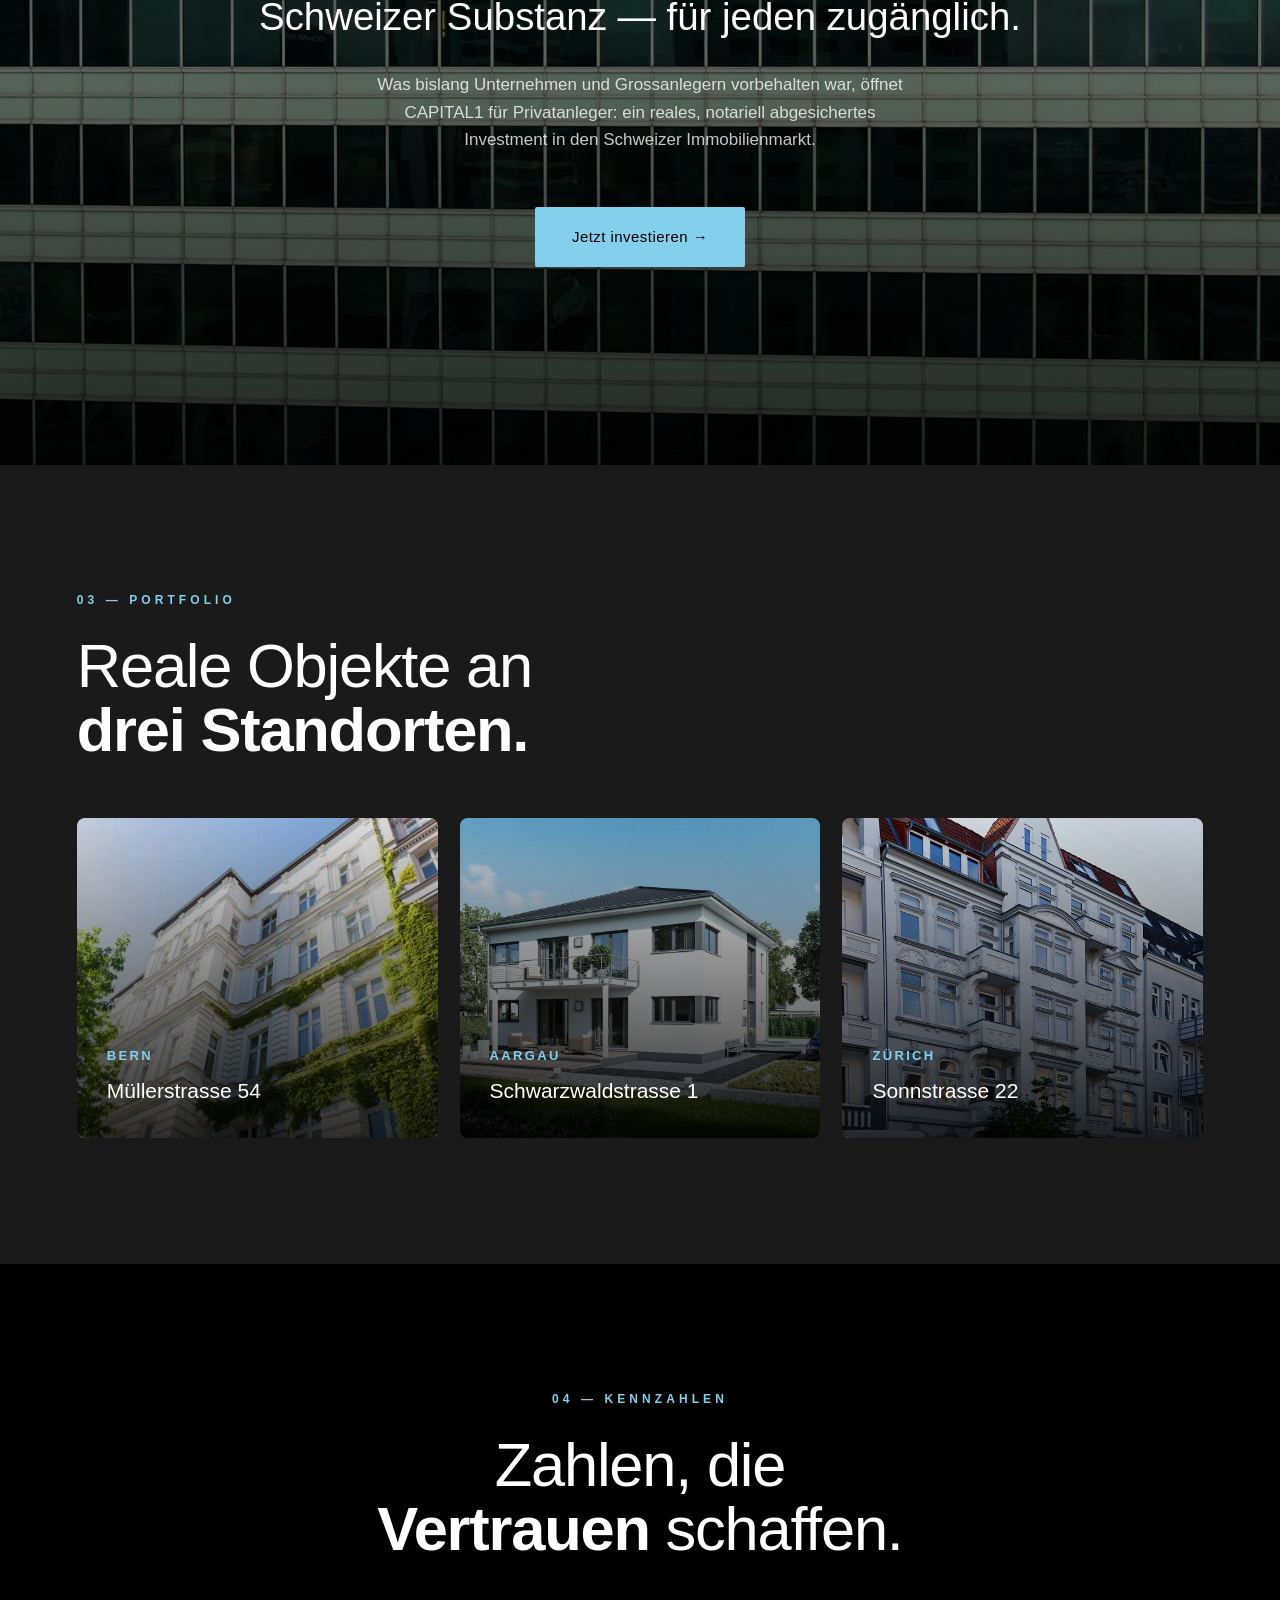
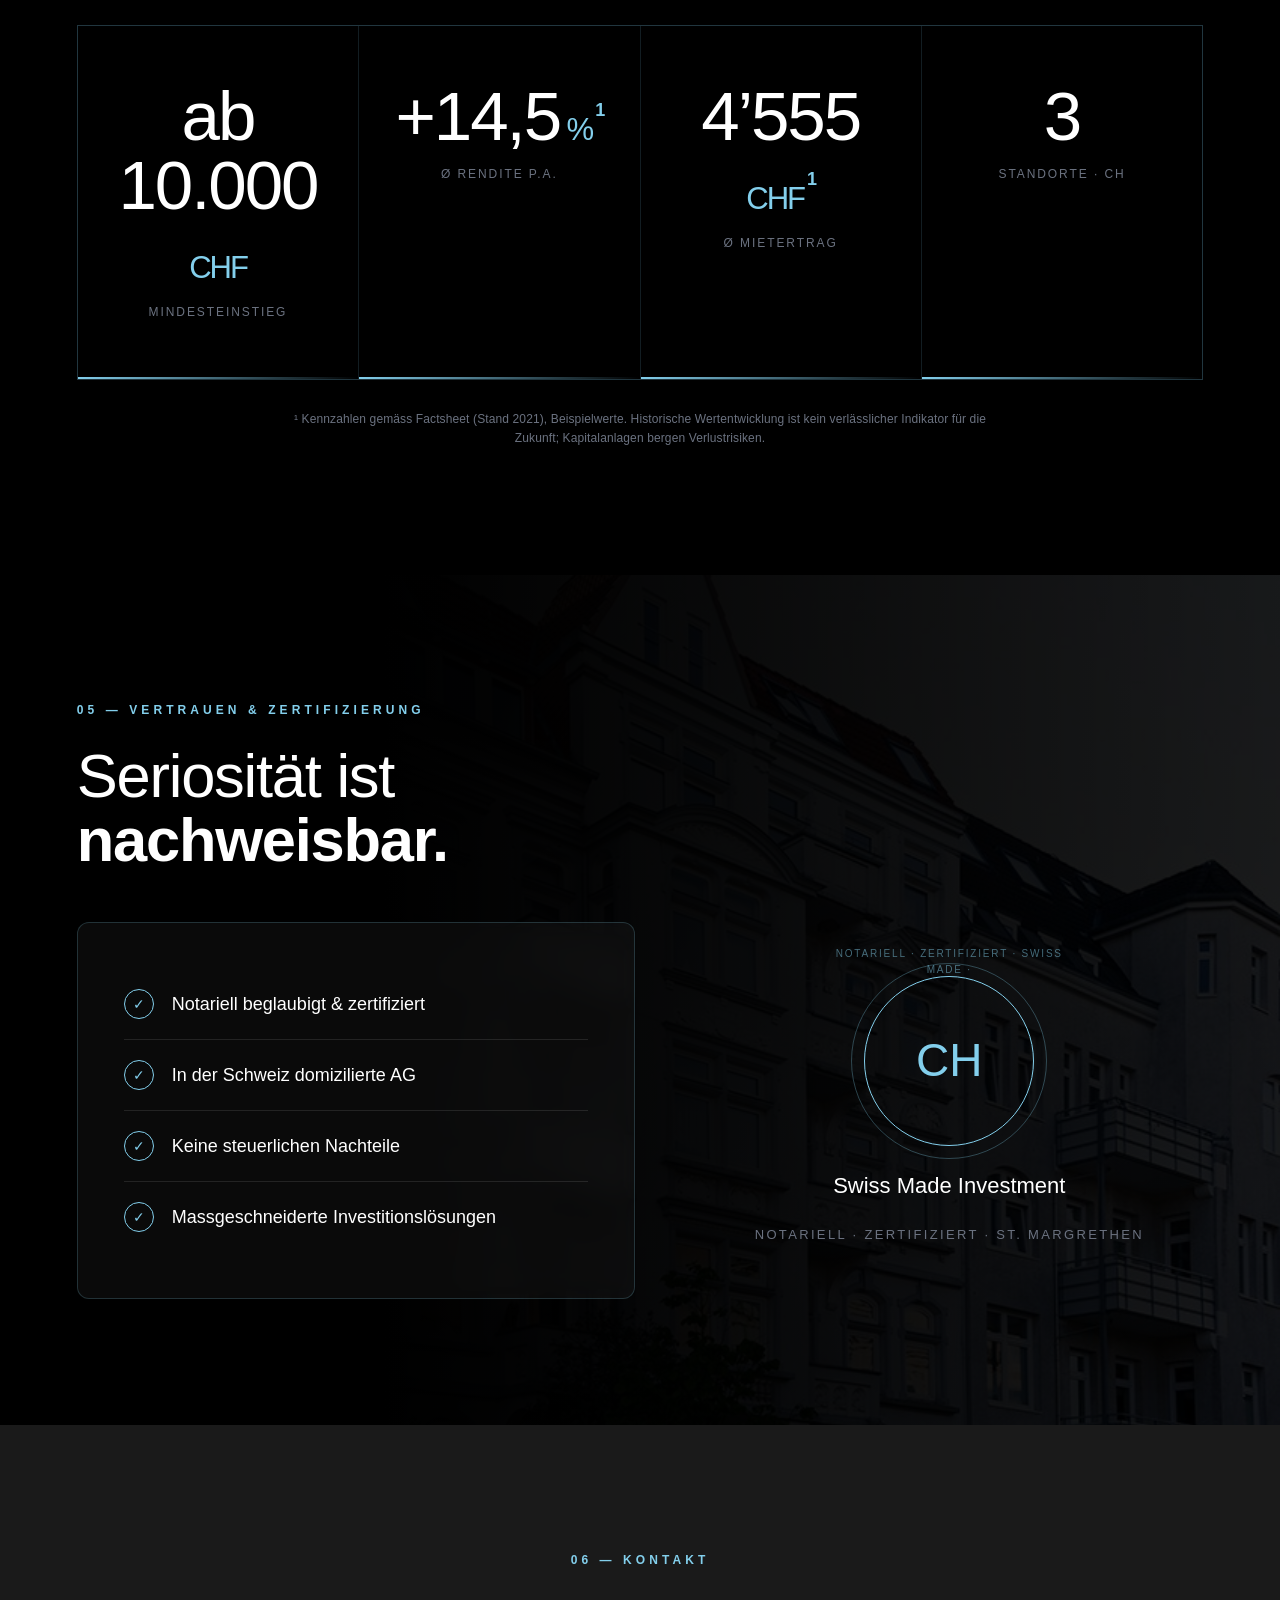
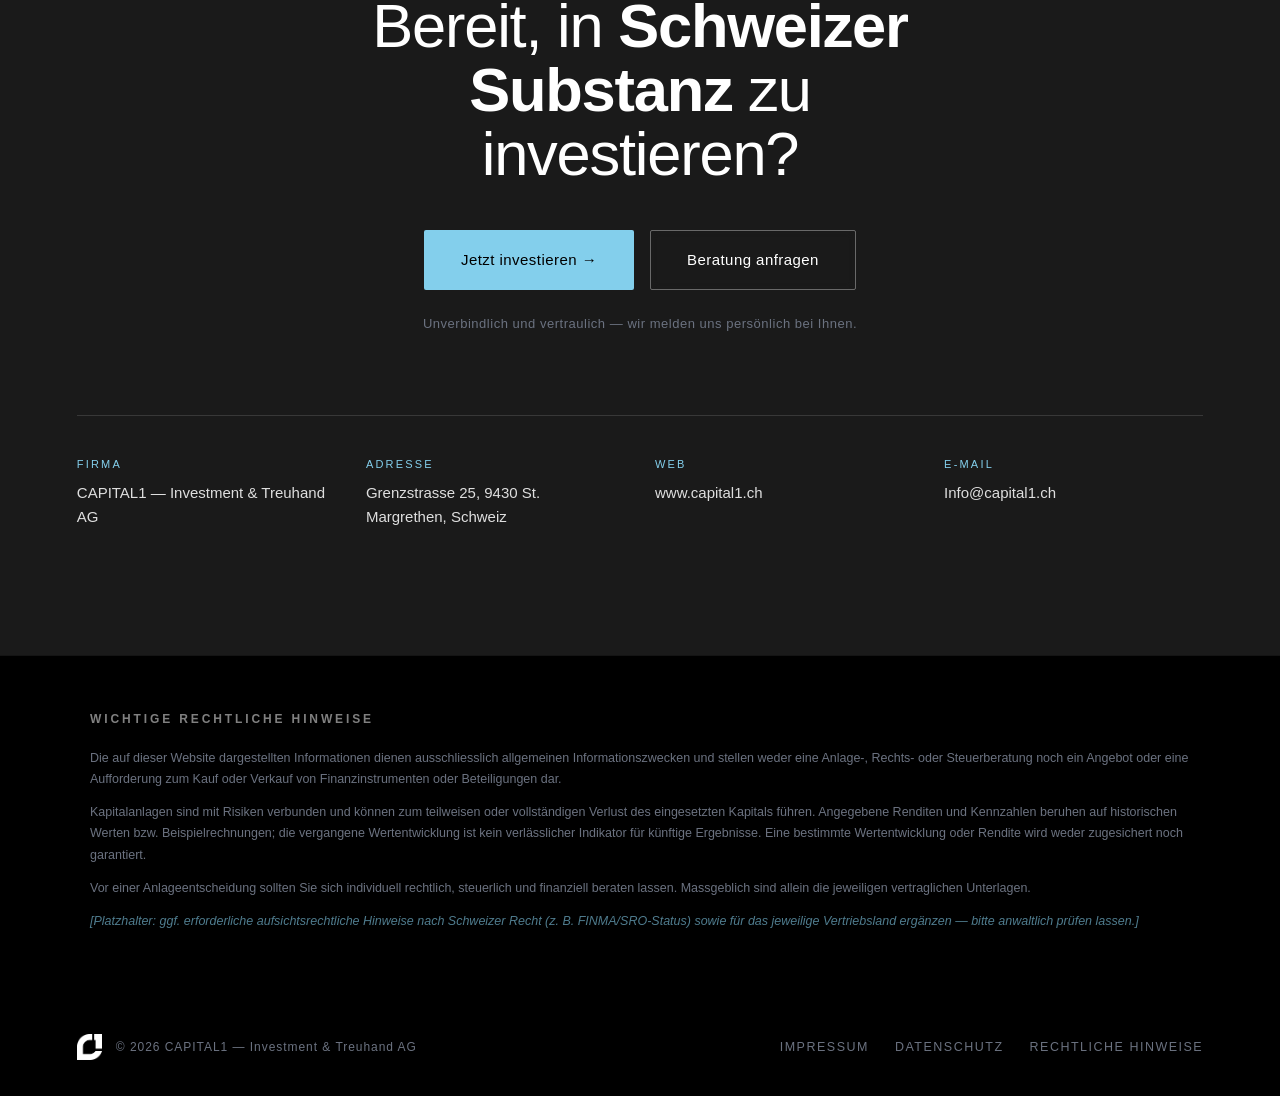
==== commit 70ff5b1c: "feat: relaunch CAPITAL1 cinematic-luxury landing page - Replace placeholder SVG logo with real CAPIT" ====
--- a/capital1-cinematic-luxury.html
+++ b/capital1-cinematic-luxury.html
@@ -3,7 +3,28 @@
 <head>
 <meta charset="UTF-8">
 <meta name="viewport" content="width=device-width, initial-scale=1.0">
-<title>CAPITAL1 — Schweizer Immobilien-Investment</title>
+<title>CAPITAL1 — Schweizer Immobilien-Investment ab 10.000 CHF</title>
+<meta name="description" content="CAPITAL1 — Investment & Treuhand AG eröffnet Privatanlegern den Zugang zum Schweizer Immobilienmarkt: reale Substanz statt Spekulation, schon ab 10.000 CHF.">
+<meta name="robots" content="index,follow">
+<meta name="theme-color" content="#000000">
+<link rel="canonical" href="https://www.capital1.ch/">
+<!-- Open Graph -->
+<meta property="og:type" content="website">
+<meta property="og:locale" content="de_CH">
+<meta property="og:site_name" content="CAPITAL1 — Investment & Treuhand AG">
+<meta property="og:title" content="CAPITAL1 — In Schweizer Immobilien investieren">
+<meta property="og:description" content="Zugang zum Schweizer Immobilienmarkt für Privatanleger — reale Substanz statt Spekulation, schon ab 10.000 CHF.">
+<meta property="og:url" content="https://www.capital1.ch/">
+<meta property="og:image" content="https://www.capital1.ch/assets/objekt-aargau.jpg">
+<!-- Twitter -->
+<meta name="twitter:card" content="summary_large_image">
+<meta name="twitter:title" content="CAPITAL1 — In Schweizer Immobilien investieren">
+<meta name="twitter:description" content="Zugang zum Schweizer Immobilienmarkt für Privatanleger — schon ab 10.000 CHF.">
+<meta name="twitter:image" content="https://www.capital1.ch/assets/objekt-aargau.jpg">
+<!-- Favicons -->
+<link rel="icon" href="/favicon.ico" sizes="any">
+<link rel="icon" type="image/png" href="assets/favicon-32.png" sizes="32x32">
+<link rel="apple-touch-icon" href="assets/favicon-256.png">
 <style>
   :root{
     --black:#000;--anthracite:#1A1A1A;--blue:#83CFEC;--blue-dark:#1F8FBF;
@@ -34,7 +55,7 @@
   header.nav{position:fixed;inset:0 0 auto 0;z-index:200;display:flex;align-items:center;justify-content:space-between;padding:26px 6vw;transition:.5s var(--ease)}
   header.nav.scrolled{background:rgba(0,0,0,.7);backdrop-filter:blur(16px);padding:15px 6vw;border-bottom:1px solid rgba(131,207,236,.12)}
   .logo{display:flex;align-items:center;gap:12px;font-size:21px;letter-spacing:.04em}
-  .logo .mark{width:34px;height:34px;flex:none}.logo .mark svg{width:100%;height:100%}
+  .logo .mark{width:36px;height:36px;flex:none}.logo .mark img{width:100%;height:100%;object-fit:contain}
   .logo .one{color:var(--blue);font-weight:600}
   .logo small{display:block;font-size:8px;letter-spacing:.26em;color:var(--grey);font-weight:600;margin-top:2px}
   nav ul{display:flex;gap:34px;list-style:none}
@@ -44,11 +65,25 @@
   .nav-cta{padding:11px 24px;background:var(--blue-dark);color:#fff;font-size:13px;letter-spacing:.05em;border-radius:2px;transition:.35s}
   .nav-cta:hover{background:var(--blue);color:#000}
   @media(max-width:920px){nav ul{display:none}}
+  @media(max-width:480px){.logo small{display:none}.logo{font-size:18px}}
 
   /* ============ HERO ============ */
   .hero{position:relative;height:100vh;min-height:640px;overflow:hidden;display:flex;align-items:flex-end;padding:0 6vw 9vh}
   .hero video,.hero .poster{position:absolute;inset:0;width:100%;height:100%;object-fit:cover;z-index:0}
   .hero .poster{background-size:cover;background-position:center}
+  /* investment growth animation */
+  .hero-chart{position:absolute;inset:0;width:100%;height:100%;z-index:0;display:block;
+    background:radial-gradient(120% 90% at 78% 18%,rgba(131,207,236,.10),transparent 55%),
+               linear-gradient(180deg,#05080b 0%,#000 60%)}
+  .hero-hud{position:absolute;top:clamp(96px,13vh,150px);right:6vw;z-index:3;text-align:right;
+    display:flex;flex-direction:column;gap:7px;opacity:0;animation:fade 1.2s var(--ease) 1.3s forwards}
+  .hud-label{font-size:10.5px;letter-spacing:.26em;text-transform:uppercase;color:rgba(255,255,255,.5);font-weight:600}
+  .hud-value{font-size:clamp(26px,3vw,42px);font-weight:200;letter-spacing:-.02em;color:#fff;font-variant-numeric:tabular-nums}
+  .hud-cur{color:var(--blue);font-size:.5em;font-weight:600;letter-spacing:.08em;vertical-align:.35em;margin-right:.15em}
+  .hud-delta{font-size:12.5px;letter-spacing:.06em;color:var(--blue);font-weight:500;display:inline-flex;align-items:center;justify-content:flex-end;gap:8px}
+  .hud-dot{width:7px;height:7px;border-radius:50%;background:var(--blue);box-shadow:0 0 0 0 rgba(131,207,236,.6);animation:hudPulse 2.4s var(--ease) infinite}
+  @keyframes hudPulse{0%{box-shadow:0 0 0 0 rgba(131,207,236,.55)}70%{box-shadow:0 0 0 9px rgba(131,207,236,0)}100%{box-shadow:0 0 0 0 rgba(131,207,236,0)}}
+  @media(max-width:640px){.hero-hud{top:auto;bottom:clamp(96px,16vh,150px);right:6vw}.hud-value{font-size:24px}}
   .hero::before{content:"";position:absolute;inset:0;z-index:1;
     background:linear-gradient(180deg,rgba(0,0,0,.55) 0%,rgba(0,0,0,.25) 35%,rgba(0,0,0,.55) 70%,rgba(0,0,0,.92) 100%)}
   .hero::after{content:"";position:absolute;inset:0;z-index:1;background:radial-gradient(90% 70% at 80% 10%,rgba(131,207,236,.16),transparent 60%)}
@@ -56,11 +91,12 @@
   .eyebrow{font-size:12px;letter-spacing:.36em;text-transform:uppercase;color:var(--blue);font-weight:600;margin-bottom:30px;display:flex;align-items:center;gap:16px}
   .eyebrow::before{content:"";width:54px;height:1px;background:var(--blue);transform-origin:left;animation:grow 1.2s var(--ease) .3s both}
   @keyframes grow{from{transform:scaleX(0)}to{transform:scaleX(1)}}
-  h1{font-size:clamp(50px,9vw,140px);font-weight:200;line-height:.94;letter-spacing:-.03em}
+  h1{font-size:clamp(40px,6.4vw,92px);font-weight:200;line-height:.98;letter-spacing:-.03em}
   h1 .ln{display:block;overflow:hidden}
   h1 .ln span{display:block;transform:translateY(110%);animation:rise 1.1s var(--ease) forwards}
   h1 .ln:nth-child(1) span{animation-delay:.35s}
   h1 .ln:nth-child(2) span{animation-delay:.5s}
+  h1 .ln:nth-child(3) span{animation-delay:.65s}
   h1 .accent{color:var(--blue)}
   @keyframes rise{to{transform:translateY(0)}}
   .hero p{max-width:540px;margin-top:34px;font-size:clamp(16px,1.4vw,19px);color:rgba(255,255,255,.82);opacity:0;animation:fade 1s var(--ease) .9s forwards}
@@ -85,6 +121,7 @@
   .sec-title b{font-weight:600}
   .light{background:var(--white);color:var(--anthracite)}
   .light .sec-title{color:var(--black)}
+  .sec-cta{display:flex;justify-content:center;margin-top:54px}
 
   /* reveal utilities */
   .reveal{opacity:0;transform:translateY(42px);transition:opacity 1.1s var(--ease),transform 1.1s var(--ease)}
@@ -148,7 +185,20 @@
   .m .val{font-size:clamp(40px,5.4vw,76px);font-weight:200;letter-spacing:-.03em;line-height:1}
   .m .val .u{color:var(--blue);font-size:.45em}
   .m .lbl{margin-top:14px;font-size:12px;letter-spacing:.16em;text-transform:uppercase;color:var(--grey)}
+  .m .val sup{font-size:.26em;color:var(--blue);vertical-align:super;font-weight:600;margin-left:3px}
+  .m-note{max-width:720px;margin:30px auto 0;font-size:12px;line-height:1.65;color:var(--grey);letter-spacing:.01em}
   @media(max-width:760px){.m-grid{grid-template-columns:1fr 1fr}}
+
+  /* ============ PORTFOLIO ============ */
+  .portfolio{background:var(--anthracite)}
+  .pf-grid{display:grid;grid-template-columns:repeat(3,1fr);gap:22px;margin-top:56px}
+  .pf{position:relative;border-radius:8px;overflow:hidden;min-height:320px;display:flex;flex-direction:column;justify-content:flex-end;padding:30px;isolation:isolate}
+  .pf img{position:absolute;inset:0;width:100%;height:100%;object-fit:cover;z-index:-2;transition:transform 1.4s var(--ease)}
+  .pf::after{content:"";position:absolute;inset:0;z-index:-1;background:linear-gradient(180deg,rgba(0,0,0,.12),rgba(0,0,0,.82))}
+  .pf:hover img{transform:scale(1.07)}
+  .pf .city{font-size:13px;color:var(--blue);letter-spacing:.18em;text-transform:uppercase;font-weight:600}
+  .pf .addr{font-size:21px;font-weight:300;margin-top:8px}
+  @media(max-width:760px){.pf-grid{grid-template-columns:1fr}}
 
   /* ============ VERTRAUEN ============ */
   .trust{position:relative;background:var(--black);overflow:hidden}
@@ -176,7 +226,48 @@
   .c-meta .v{color:rgba(255,255,255,.86);font-size:15px}
   @media(max-width:760px){.c-meta{grid-template-columns:1fr 1fr;gap:26px}}
 
-  footer{background:var(--black);color:var(--grey);padding:42px 6vw;display:flex;justify-content:space-between;flex-wrap:wrap;gap:12px;font-size:12px;letter-spacing:.1em;border-top:1px solid rgba(255,255,255,.08)}
+  /* ============ DISCLAIMER ============ */
+  .disclaimer{background:var(--black);border-top:1px solid rgba(255,255,255,.08);padding:54px 6vw}
+  .disclaimer .inner{max-width:1100px;margin:0 auto}
+  .disclaimer h4{font-size:12px;letter-spacing:.24em;text-transform:uppercase;color:rgba(255,255,255,.5);margin-bottom:18px;font-weight:600}
+  .disclaimer p{font-size:12.5px;line-height:1.7;color:var(--grey);margin-bottom:12px;max-width:none}
+  .disclaimer p.ph{color:rgba(131,207,236,.6);font-style:italic}
+
+  footer{background:var(--black);color:var(--grey);padding:36px 6vw;display:flex;justify-content:space-between;align-items:center;flex-wrap:wrap;gap:18px;font-size:12px;letter-spacing:.08em}
+  .f-brand{display:flex;align-items:center;gap:13px}
+  .f-brand img{width:26px;height:26px;object-fit:contain;flex:none}
+  .f-links{display:flex;gap:26px;flex-wrap:wrap}
+  .f-links a{color:var(--grey);transition:color .3s}
+  .f-links a:hover{color:var(--blue)}
+
+  /* ============ extra motion layer ============ */
+  /* manifest: word-by-word reveal + keyword glow */
+  .manifest .big.words .w{display:inline-block;opacity:0;transform:translateY(20px) rotate(.8deg);transition:opacity .7s var(--ease),transform .7s var(--ease)}
+  .manifest .big.words.in .w{opacity:1;transform:none}
+  .manifest .big.words.in em{animation:emGlow 2.6s var(--ease) .7s}
+  @keyframes emGlow{0%,100%{text-shadow:none}45%{text-shadow:0 0 28px rgba(131,207,236,.75)}}
+  /* metrics: tabular nums, hover wash, building accent bar */
+  .m .val{font-variant-numeric:tabular-nums}
+  .m{position:relative;transition:background .5s var(--ease)}
+  .m:hover{background:rgba(131,207,236,.05)}
+  .m .bar{position:absolute;left:0;bottom:0;height:2px;width:0;background:linear-gradient(90deg,var(--blue),rgba(131,207,236,0));transition:width 1.5s var(--ease) .25s}
+  .m.in .bar{width:100%}
+  /* 3D tilt cards */
+  .vcard,.pf{transition:transform .55s var(--ease)}
+  /* funktionsweise: vertical progress line */
+  .how-steps{position:relative}
+  .how-steps::before{content:"";position:absolute;left:-22px;top:0;bottom:0;width:1px;background:rgba(255,255,255,.1)}
+  .how-steps .prog-fill{position:absolute;left:-22px;top:0;width:1px;height:0;background:var(--blue);box-shadow:0 0 12px rgba(131,207,236,.85);transition:height .6s var(--ease)}
+  @media(max-width:820px){.how-steps::before,.how-steps .prog-fill{display:none}}
+  /* trust: staggered check rows */
+  .glass.in .t-row{animation:rowPop .6s var(--ease) backwards}
+  .glass.in .t-row:nth-child(1){animation-delay:.15s}
+  .glass.in .t-row:nth-child(2){animation-delay:.3s}
+  .glass.in .t-row:nth-child(3){animation-delay:.45s}
+  .glass.in .t-row:nth-child(4){animation-delay:.6s}
+  @keyframes rowPop{from{opacity:0;transform:translateX(-16px)}to{opacity:1;transform:none}}
+  /* magnetic buttons */
+  .btn{will-change:transform}
 
   @media(prefers-reduced-motion:reduce){
     *{animation:none!important;transition:none!important;scroll-behavior:auto!important}
@@ -184,6 +275,26 @@
     h1 .ln span{transform:none}.hero p,.hero-cta,.scroll-hint{opacity:1}
   }
 </style>
+<script type="application/ld+json">
+{
+  "@context": "https://schema.org",
+  "@type": "FinancialService",
+  "name": "CAPITAL1 — Investment & Treuhand AG",
+  "url": "https://www.capital1.ch/",
+  "logo": "https://www.capital1.ch/assets/favicon-256.png",
+  "image": "https://www.capital1.ch/assets/objekt-aargau.jpg",
+  "description": "In der Schweiz domizilierte Investment- & Treuhand-AG, die Privatanlegern ab 10.000 CHF Zugang zum Schweizer Immobilienmarkt eröffnet.",
+  "email": "Info@capital1.ch",
+  "address": {
+    "@type": "PostalAddress",
+    "streetAddress": "Grenzstrasse 25",
+    "postalCode": "9430",
+    "addressLocality": "St. Margrethen",
+    "addressCountry": "CH"
+  },
+  "areaServed": "CH"
+}
+</script>
 </head>
 <body>
 <div class="cursor" id="cursor"></div>
@@ -191,12 +302,13 @@
 
 <header class="nav" id="nav">
   <a class="logo" href="#top">
-    <span class="mark"><svg viewBox="0 0 100 100"><path d="M70 20 H30 a25 25 0 0 0 0 50 H60" stroke="#fff" stroke-width="11" fill="none" stroke-linecap="square"/><rect x="62" y="18" width="20" height="44" fill="#83CFEC"/></svg></span>
+    <span class="mark"><img src="assets/logo-mark.png" alt="CAPITAL1 Logo"></span>
     <span>CAPITAL<span class="one">1</span><small>INVESTMENT &amp; TREUHAND AG</small></span>
   </a>
   <nav><ul>
     <li><a href="#vorteile">Vorteile</a></li>
     <li><a href="#how">Funktionsweise</a></li>
+    <li><a href="#portfolio">Portfolio</a></li>
     <li><a href="#kennzahlen">Kennzahlen</a></li>
     <li><a href="#vertrauen">Vertrauen</a></li>
   </ul></nav>
@@ -205,18 +317,19 @@
 
 <!-- ============ HERO ============ -->
 <section class="hero" id="top">
-  <div class="poster" style="background-image:url('https://images.unsplash.com/photo-1506905925346-21bda4d32df4?w=1920&q=70&auto=format&fit=crop')"></div>
-  <video autoplay muted loop playsinline preload="auto"
-    poster="https://images.unsplash.com/photo-1506905925346-21bda4d32df4?w=1920&q=70&auto=format&fit=crop">
-    <source src="https://upload.wikimedia.org/wikipedia/commons/9/9a/Timelapse_of_the_Matterhorn_viewed_from_Zermatt.webm" type="video/webm">
-  </video>
+  <canvas class="hero-chart" id="heroChart" aria-hidden="true"></canvas>
+  <div class="hero-hud" aria-hidden="true">
+    <span class="hud-label">Portfoliowert · simuliert</span>
+    <span class="hud-value"><span class="hud-cur">CHF</span> <span id="hudNum">0</span></span>
+    <span class="hud-delta"><span class="hud-dot"></span> <span id="hudPct">+0.0</span> % p.a.</span>
+  </div>
   <div class="hero-inner">
     <div class="eyebrow">Schweizer Immobilien-Investment</div>
     <h1>
-      <span class="ln"><span>Sicher</span></span>
+      <span class="ln"><span>In Schweizer Werte</span></span>
       <span class="ln"><span>investieren<span class="accent">.</span></span></span>
     </h1>
-    <p>Zugang zum sicheren und ertragreichen Schweizer Immobilienmarkt — schon ab 10.000 €. Ein Markt, der sonst nur Unternehmen mit hohem Eigenkapital offensteht. Sicherheit vor Spekulation, planbare Rendite, „Swissness" als Vertrauensanker.</p>
+    <p>Zugang zum Schweizer Immobilienmarkt — schon ab 10.000 CHF. Ein Markt, der sonst nur Unternehmen mit hohem Eigenkapital offensteht. Reale Substanz statt Spekulation, Erträge aus Vermietung, „Swissness" als Fundament.</p>
     <div class="hero-cta">
       <a href="#kontakt" class="btn btn-primary">Jetzt investieren →</a>
       <a href="#how" class="btn btn-ghost">Mehr erfahren</a>
@@ -228,7 +341,7 @@
 <!-- ============ MANIFEST ============ -->
 <section class="manifest dark">
   <p class="big reveal">
-    <span class="mut">CAPITAL1 eröffnet Privatanlegern den Zugang zu</span> <em>Schweizer Immobilien</em> <span class="mut">— mit der Sicherheit, Seriosität und dem exklusiven Zugang, die diesen Markt auszeichnen.</span>
+    <span class="mut">CAPITAL1 eröffnet Privatanlegern den Zugang zu</span> <em>Schweizer Immobilien</em> <span class="mut">— mit der Substanz, Seriosität und dem exklusiven Zugang, die diesen Markt auszeichnen.</span>
   </p>
 </section>
 
@@ -236,31 +349,32 @@
 <section class="vorteile dark" id="vorteile">
   <div class="sec-label reveal">01 — Ihre Vorteile</div>
   <div class="v-head">
-    <h2 class="sec-title reveal d1">Sicherheit, <b>die sich rechnet.</b></h2>
-    <p class="reveal d2">Eine sichere, risikoarme Investitionsmöglichkeit mit hoher, planbarer Rendite — rundum betreut und ohne steuerliche Nachteile.</p>
+    <h2 class="sec-title reveal d1">Substanz, <b>die sich rechnet.</b></h2>
+    <p class="reveal d2">Eine substanzorientierte Anlage in reale Schweizer Immobilien — rundum betreut und ohne steuerliche Nachteile.</p>
   </div>
   <div class="v-grid">
     <div class="vcard tall reveal">
-      <div class="bg" data-img="photo-1600585154340-be6161a56a0c"></div>
-      <div class="num">/ 01</div><h3>Ab 10.000 € einsteigen</h3>
-      <p>Immobilienanleger werden, ohne hohes Eigenkapital — exklusiver Zugang zu einem sonst verschlossenen Markt.</p>
+      <div class="bg" data-img="assets/objekt-aargau.jpg"></div>
+      <div class="num">/ 01</div><h3>Ab 10.000 CHF einsteigen</h3>
+      <p>Werden Sie Immobilienanleger — ganz ohne hohes Eigenkapital. Exklusiver Zugang zu einem sonst verschlossenen Markt.</p>
     </div>
     <div class="vcard tall reveal d1">
-      <div class="bg" data-img="photo-1487958449943-2429e8be8625"></div>
-      <div class="num">/ 02</div><h3>Sicher &amp; risikoarm</h3>
-      <p>Substanzwerte statt Spekulation. Sicherheit ist der Kern unseres Versprechens — auf Schweizer Fundament.</p>
+      <div class="bg" data-img="assets/objekt-bern.jpg"></div>
+      <div class="num">/ 02</div><h3>Substanz statt Spekulation</h3>
+      <p>Reale Immobilienwerte als Fundament Ihrer Anlage — auf Schweizer Boden, mit Fokus auf langfristige Wertbeständigkeit.</p>
     </div>
     <div class="vcard reveal">
-      <div class="bg" data-img="photo-1518005020951-eccb494ad742"></div>
-      <div class="num">/ 03</div><h3>Hohe, planbare Rendite</h3>
-      <p>Kalkulierbare Erträge durch aktive Wertsteigerung Ihrer Objekte.</p>
+      <div class="bg" data-img="assets/objekt-zuerich.jpg"></div>
+      <div class="num">/ 03</div><h3>Mietrendite &amp; Wertzuwachs</h3>
+      <p>Erträge aus Vermietung und aktiver Wertsteigerung Ihrer Objekte — auf Schweizer Mietmärkten.</p>
     </div>
     <div class="vcard reveal d1">
-      <div class="bg" data-img="photo-1502005229762-cf1b2da7c5d6"></div>
+      <div class="bg" data-img="assets/objekt-aargau.jpg"></div>
       <div class="num">/ 04</div><h3>Alles inkludiert</h3>
       <p>Hausverwaltung, Finanzen, Versicherung, Steuererklärung — wir kümmern uns um alles.</p>
     </div>
   </div>
+  <div class="sec-cta reveal d2"><a href="#kontakt" class="btn btn-primary">Jetzt investieren →</a></div>
 </section>
 
 <!-- ============ FUNKTIONSWEISE ============ -->
@@ -269,16 +383,16 @@
   <h2 class="sec-title reveal d1">In vier Schritten zur <b>Schweizer Rendite.</b></h2>
   <div class="how-grid">
     <div class="how-steps">
-      <div class="hstep" data-layer="0"><div class="s">Schritt 01</div><h3>Persönliche Beratung</h3><p>Maßgeschneiderte Investitionslösungen, abgestimmt auf Ihre Ziele — unverbindlich und vertraulich.</p></div>
-      <div class="hstep" data-layer="1"><div class="s">Schritt 02</div><h3>Objekt &amp; Strategie</h3><p>Wir wählen geprüfte Schweizer Immobilien mit Wertsteigerungspotenzial und planbarer Rendite.</p></div>
+      <div class="hstep" data-layer="0"><div class="s">Schritt 01</div><h3>Persönliche Beratung</h3><p>Massgeschneiderte Investitionslösungen, abgestimmt auf Ihre Ziele — unverbindlich und vertraulich.</p></div>
+      <div class="hstep" data-layer="1"><div class="s">Schritt 02</div><h3>Objekt &amp; Strategie</h3><p>Wir wählen geprüfte Schweizer Immobilien mit Wertsteigerungspotenzial und stabilem Mietertrag.</p></div>
       <div class="hstep" data-layer="2"><div class="s">Schritt 03</div><h3>Notariell abgesichert</h3><p>Ihre Beteiligung wird notariell beglaubigt und zertifiziert — volle rechtliche Sicherheit.</p></div>
       <div class="hstep" data-layer="3"><div class="s">Schritt 04</div><h3>Verwaltung &amp; Ertrag</h3><p>Wir übernehmen die komplette Verwaltung. Sie profitieren von planbaren Erträgen — ganz ohne Aufwand.</p></div>
     </div>
     <div class="how-media">
-      <div class="layer on" data-i="0" style="background-image:url('https://images.unsplash.com/photo-1486406146926-c627a92ad1ab?w=1400&q=75&auto=format&fit=crop')"></div>
-      <div class="layer" data-i="1" style="background-image:url('https://images.unsplash.com/photo-1600585154340-be6161a56a0c?w=1400&q=75&auto=format&fit=crop')"></div>
-      <div class="layer" data-i="2" style="background-image:url('https://images.unsplash.com/photo-1431576901776-e539bd916ba2?w=1400&q=75&auto=format&fit=crop')"></div>
-      <div class="layer" data-i="3" style="background-image:url('https://images.unsplash.com/photo-1560448204-e02f11c3d0e2?w=1400&q=75&auto=format&fit=crop')"></div>
+      <div class="layer on" data-i="0" style="background-image:url('assets/objekt-zuerich.jpg')"></div>
+      <div class="layer" data-i="1" style="background-image:url('assets/objekt-aargau.jpg')"></div>
+      <div class="layer" data-i="2" style="background-image:url('assets/objekt-bern.jpg')"></div>
+      <div class="layer" data-i="3" style="background-image:url('assets/objekt-zuerich.jpg')"></div>
       <div class="badge" id="howBadge">Beratung</div>
     </div>
   </div>
@@ -286,38 +400,51 @@
 
 <!-- ============ IMMERSIVE VIDEO BREAK ============ -->
 <section class="break" id="break">
-  <div class="poster" style="background-image:url('https://images.unsplash.com/photo-1542314831-068cd1dbfeeb?w=1920&q=70&auto=format&fit=crop')"></div>
-  <video muted loop playsinline preload="none" data-src="https://upload.wikimedia.org/wikipedia/commons/transcoded/d/d4/Aerial_imagery_of_Zug_Switzerland.webm/Aerial_imagery_of_Zug_Switzerland.webm.480p.vp9.webm"></video>
+  <div class="poster" style="background-image:url('assets/break-architektur-poster.jpg')"></div>
+  <video muted loop playsinline preload="none" poster="assets/break-architektur-poster.jpg" data-src="assets/break-web.mp4"></video>
   <div class="break-inner">
-    <div class="stat reveal">ab <span class="u">10.000 €</span></div>
+    <div class="stat reveal">ab <span class="u">10.000 CHF</span></div>
     <h2 class="reveal d1">Schweizer Substanz — für jeden zugänglich.</h2>
-    <p class="reveal d2">Was bislang Unternehmen und Großanlegern vorbehalten war, öffnet CAPITAL1 für Privatanleger: ein reales, notariell abgesichertes Investment in den Schweizer Immobilienmarkt.</p>
+    <p class="reveal d2">Was bislang Unternehmen und Grossanlegern vorbehalten war, öffnet CAPITAL1 für Privatanleger: ein reales, notariell abgesichertes Investment in den Schweizer Immobilienmarkt.</p>
+    <div class="sec-cta reveal d3"><a href="#kontakt" class="btn btn-primary">Jetzt investieren →</a></div>
+  </div>
+</section>
+
+<!-- ============ PORTFOLIO ============ -->
+<section class="portfolio dark" id="portfolio">
+  <div class="sec-label reveal">03 — Portfolio</div>
+  <h2 class="sec-title reveal d1">Reale Objekte an <b>drei Standorten.</b></h2>
+  <div class="pf-grid">
+    <div class="pf reveal"><img src="assets/objekt-bern.jpg" alt="Immobilie Müllerstrasse 54, Bern" loading="lazy"><div class="city">Bern</div><div class="addr">Müllerstrasse 54</div></div>
+    <div class="pf reveal d1"><img src="assets/objekt-aargau.jpg" alt="Immobilie Schwarzwaldstrasse 1, Aargau" loading="lazy"><div class="city">Aargau</div><div class="addr">Schwarzwaldstrasse 1</div></div>
+    <div class="pf reveal d2"><img src="assets/objekt-zuerich.jpg" alt="Immobilie Sonnstrasse 22, Zürich" loading="lazy"><div class="city">Zürich</div><div class="addr">Sonnstrasse 22</div></div>
   </div>
 </section>
 
 <!-- ============ KENNZAHLEN ============ -->
 <section class="metrics dark" id="kennzahlen">
-  <div class="sec-label reveal" style="text-align:center">03 — Kennzahlen</div>
+  <div class="sec-label reveal" style="text-align:center">04 — Kennzahlen</div>
   <h2 class="sec-title reveal d1" style="margin:0 auto">Zahlen, die <b>Vertrauen</b> schaffen.</h2>
   <div class="m-grid">
-    <div class="m reveal d1"><div class="val">ab <span class="count" data-to="10">0</span>.000<span class="u"> €</span></div><div class="lbl">Mindesteinstieg</div></div>
-    <div class="m reveal d2"><div class="val"><span class="count" data-to="100">0</span><span class="u">%</span></div><div class="lbl">Notariell beglaubigt</div></div>
-    <div class="m reveal d3"><div class="val"><span class="count" data-to="5">0</span></div><div class="lbl">Leistungen inkl.</div></div>
-    <div class="m reveal d4"><div class="val">CH</div><div class="lbl">Domiziliert · Swissness</div></div>
-  </div>
+    <div class="m reveal d1"><div class="val">ab <span class="count" data-to="10">0</span>.000<span class="u"> CHF</span></div><div class="lbl">Mindesteinstieg</div></div>
+    <div class="m reveal d2"><div class="val">+<span class="count" data-to="14.5" data-dec="1">0</span><span class="u"> %</span><sup>1</sup></div><div class="lbl">Ø Rendite p.a.</div></div>
+    <div class="m reveal d3"><div class="val"><span class="count" data-to="4555" data-sep="1">0</span><span class="u"> CHF</span><sup>1</sup></div><div class="lbl">Ø Mietertrag</div></div>
+    <div class="m reveal d4"><div class="val"><span class="count" data-to="3">0</span></div><div class="lbl">Standorte · CH</div></div>
+  </div>
+  <p class="m-note reveal d2">¹ Kennzahlen gemäss Factsheet (Stand 2021), Beispielwerte. Historische Wertentwicklung ist kein verlässlicher Indikator für die Zukunft; Kapitalanlagen bergen Verlustrisiken.</p>
 </section>
 
 <!-- ============ VERTRAUEN ============ -->
 <section class="trust" id="vertrauen">
-  <div class="bgimg" data-img="photo-1564013799919-ab600027ffc6"></div>
-  <div class="sec-label reveal" style="position:relative;z-index:2">04 — Vertrauen &amp; Zertifizierung</div>
+  <div class="bgimg" data-img="assets/objekt-zuerich.jpg"></div>
+  <div class="sec-label reveal" style="position:relative;z-index:2">05 — Vertrauen &amp; Zertifizierung</div>
   <h2 class="sec-title reveal d1" style="position:relative;z-index:2">Seriosität ist <b>nachweisbar.</b></h2>
   <div class="trust-wrap">
     <div class="glass reveal d1">
       <div class="t-row"><span class="chk">✓</span> Notariell beglaubigt &amp; zertifiziert</div>
       <div class="t-row"><span class="chk">✓</span> In der Schweiz domizilierte AG</div>
       <div class="t-row"><span class="chk">✓</span> Keine steuerlichen Nachteile</div>
-      <div class="t-row"><span class="chk">✓</span> Maßgeschneiderte Investitionslösungen</div>
+      <div class="t-row"><span class="chk">✓</span> Massgeschneiderte Investitionslösungen</div>
     </div>
     <div class="seal reveal d2">
       <div class="ring">CH</div>
@@ -329,23 +456,39 @@
 
 <!-- ============ KONTAKT ============ -->
 <section class="contact" id="kontakt">
-  <div class="sec-label reveal" style="text-align:center">05 — Kontakt</div>
+  <div class="sec-label reveal" style="text-align:center">06 — Kontakt</div>
   <h2 class="sec-title reveal d1">Bereit, in <b>Schweizer Substanz</b> zu investieren?</h2>
   <div class="c-cta reveal d2">
     <a href="mailto:Info@capital1.ch" class="btn btn-primary">Jetzt investieren →</a>
     <a href="mailto:Info@capital1.ch" class="btn btn-ghost" style="border-color:rgba(255,255,255,.35)">Beratung anfragen</a>
   </div>
+  <p class="reveal d3" style="margin-top:24px;font-size:13px;letter-spacing:.04em;color:var(--grey)">Unverbindlich und vertraulich — wir melden uns persönlich bei Ihnen.</p>
   <div class="c-meta">
-    <div class="reveal d1"><div class="k">Firma</div><div class="v">CAPITAL1 AG — Investment &amp; Treuhand AG</div></div>
+    <div class="reveal d1"><div class="k">Firma</div><div class="v">CAPITAL1 — Investment &amp; Treuhand AG</div></div>
     <div class="reveal d2"><div class="k">Adresse</div><div class="v">Grenzstrasse 25, 9430 St. Margrethen, Schweiz</div></div>
     <div class="reveal d3"><div class="k">Web</div><div class="v">www.capital1.ch</div></div>
     <div class="reveal d4"><div class="k">E-Mail</div><div class="v">Info@capital1.ch</div></div>
   </div>
 </section>
 
+<!-- ============ RECHTLICHE HINWEISE ============ -->
+<section class="disclaimer" id="disclaimer">
+  <div class="inner">
+    <h4>Wichtige rechtliche Hinweise</h4>
+    <p>Die auf dieser Website dargestellten Informationen dienen ausschliesslich allgemeinen Informationszwecken und stellen weder eine Anlage-, Rechts- oder Steuerberatung noch ein Angebot oder eine Aufforderung zum Kauf oder Verkauf von Finanzinstrumenten oder Beteiligungen dar.</p>
+    <p>Kapitalanlagen sind mit Risiken verbunden und können zum teilweisen oder vollständigen Verlust des eingesetzten Kapitals führen. Angegebene Renditen und Kennzahlen beruhen auf historischen Werten bzw. Beispielrechnungen; die vergangene Wertentwicklung ist kein verlässlicher Indikator für künftige Ergebnisse. Eine bestimmte Wertentwicklung oder Rendite wird weder zugesichert noch garantiert.</p>
+    <p>Vor einer Anlageentscheidung sollten Sie sich individuell rechtlich, steuerlich und finanziell beraten lassen. Massgeblich sind allein die jeweiligen vertraglichen Unterlagen.</p>
+    <p class="ph">[Platzhalter: ggf. erforderliche aufsichtsrechtliche Hinweise nach Schweizer Recht (z. B. FINMA/SRO-Status) sowie für das jeweilige Vertriebsland ergänzen — bitte anwaltlich prüfen lassen.]</p>
+  </div>
+</section>
+
 <footer>
-  <span>© 2026 CAPITAL1 — Investment &amp; Treuhand AG</span>
-  <span>Cinematic Luxury · Stand Juni 2026 · V1.0</span>
+  <div class="f-brand"><img src="assets/logo-mark.png" alt="CAPITAL1"><span>© 2026 CAPITAL1 — Investment &amp; Treuhand AG</span></div>
+  <nav class="f-links">
+    <a href="impressum.html">Impressum</a>
+    <a href="datenschutz.html">Datenschutz</a>
+    <a href="#disclaimer">Rechtliche Hinweise</a>
+  </nav>
 </footer>
 
 <script>
@@ -353,7 +496,10 @@
 
   /* lazy-set background images (saves initial requests) */
   document.querySelectorAll('[data-img]').forEach(el=>{
-    el.style.backgroundImage=`url('https://images.unsplash.com/${el.dataset.img}?w=1400&q=75&auto=format&fit=crop')`;
+    const v=el.dataset.img;
+    el.style.backgroundImage = v.includes('/')
+      ? `url('${v}')`
+      : `url('https://images.unsplash.com/${v}?w=1400&q=75&auto=format&fit=crop')`;
   });
 
   /* progress + nav */
@@ -377,32 +523,149 @@
   const io=new IntersectionObserver(es=>es.forEach(e=>{if(e.isIntersecting){e.target.classList.add('in');io.unobserve(e.target);}}),{threshold:.16});
   document.querySelectorAll('.reveal,.clip').forEach(el=>io.observe(el));
 
-  /* count up */
+  /* count up (supports decimals + Swiss thousands) */
+  const fmtCount=(v,dec,sep)=> dec>0 ? v.toFixed(dec).replace('.',',')
+                              : sep ? Math.round(v).toLocaleString('de-CH')
+                              : String(Math.round(v));
   const cio=new IntersectionObserver(es=>es.forEach(e=>{if(!e.isIntersecting)return;cio.unobserve(e.target);
-    const el=e.target,to=+el.dataset.to;let s=null;
-    function st(t){if(!s)s=t;const p=Math.min((t-s)/1500,1);el.textContent=Math.round((1-Math.pow(1-p,3))*to);if(p<1)requestAnimationFrame(st);}requestAnimationFrame(st);
+    const el=e.target,to=parseFloat(el.dataset.to),dec=+(el.dataset.dec||0),sep=el.dataset.sep==='1';
+    if(reduce){el.textContent=fmtCount(to,dec,sep);return;}
+    let s=null;
+    function st(t){if(!s)s=t;const p=Math.min((t-s)/1500,1);const v=(1-Math.pow(1-p,3))*to;
+      el.textContent=fmtCount(v,dec,sep);if(p<1)requestAnimationFrame(st);}
+    requestAnimationFrame(st);
   }),{threshold:.6});
   document.querySelectorAll('.count').forEach(el=>cio.observe(el));
 
-  /* parallax on hero video + posters */
+  /* metrics: inject building accent bar into each tile */
+  document.querySelectorAll('.metrics .m').forEach(m=>{const b=document.createElement('div');b.className='bar';m.appendChild(b);});
+
+  /* ============ HERO: investment growth animation ============ */
+  (function heroChart(){
+    const cv=document.getElementById('heroChart'); if(!cv) return;
+    const ctx=cv.getContext('2d');
+    const BLUE='131,207,236';
+    // a 30-step growth curve with realistic noise (compounding upward drift + dips)
+    const N=30, base=[];
+    let v=0.16;                                   // normalized 0..1 within plot area
+    const wiggle=[.012,-.02,.03,.018,-.025,.04,.02,-.03,.045,.025,-.018,.05,.03,-.022,.055,.04,-.028,.06,.045,-.02,.07,.05,-.03,.075,.06,-.025,.085,.07,-.02,.095];
+    for(let i=0;i<N;i++){ v+=0.022+wiggle[i%wiggle.length]*0.7; base.push(Math.max(0.06,Math.min(0.94,v))); }
+    const TARGET=4_280_000, PCT=7.4;              // HUD end values
+
+    let W,H,dpr,plotW,plotH,padL,padR,padT,padB;
+    function size(){
+      dpr=Math.min(devicePixelRatio||1,2);
+      W=cv.clientWidth; H=cv.clientHeight;
+      cv.width=W*dpr; cv.height=H*dpr; ctx.setTransform(dpr,0,0,dpr,0,0);
+      padL=W*0.06; padR=W*0.06; padT=H*0.20; padB=H*0.16;
+      plotW=W-padL-padR; plotH=H-padT-padB;
+    }
+    const X=i=>padL+(i/(N-1))*plotW;
+    const Y=val=>padT+(1-val)*plotH;
+
+    function grid(drift){
+      ctx.save();
+      ctx.strokeStyle=`rgba(${BLUE},.07)`; ctx.lineWidth=1;
+      const rows=6, cols=12;
+      for(let r=0;r<=rows;r++){ const y=padT+(r/rows)*plotH; ctx.beginPath();ctx.moveTo(padL,y);ctx.lineTo(W-padR,y);ctx.stroke(); }
+      for(let c=0;c<=cols;c++){ const x=padL+((c/cols)*plotW+drift*30)%plotW; ctx.beginPath();ctx.moveTo(x,padT);ctx.lineTo(x,padT+plotH);ctx.stroke(); }
+      ctx.restore();
+    }
+
+    // smooth path through points up to fractional index `prog`
+    function buildPath(prog){
+      const pts=[];
+      const last=Math.min(N-1,prog);
+      for(let i=0;i<=Math.floor(last);i++) pts.push([X(i),Y(base[i])]);
+      const f=last-Math.floor(last);
+      if(f>0 && Math.floor(last)<N-1){
+        const i=Math.floor(last);
+        pts.push([X(i)+(X(i+1)-X(i))*f, Y(base[i])+(Y(base[i+1])-Y(base[i]))*f]);
+      }
+      return pts;
+    }
+    function stroke(pts){
+      ctx.beginPath();
+      pts.forEach((p,i)=>{ if(i===0){ctx.moveTo(p[0],p[1]);}
+        else{ const pr=pts[i-1]; const cx=(pr[0]+p[0])/2; ctx.quadraticCurveTo(pr[0],pr[1],cx,(pr[1]+p[1])/2); ctx.lineTo(p[0],p[1]); } });
+    }
+
+    const hudNum=document.getElementById('hudNum'), hudPct=document.getElementById('hudPct');
+    const fmt=n=>Math.round(n).toLocaleString('de-CH');
+    let drawT0=null, done=false;
+    const DUR=2600;
+
+    function frame(now){
+      if(drawT0==null) drawT0=now;
+      const t=Math.min(1,(now-drawT0)/DUR);
+      const ease=1-Math.pow(1-t,3);                 // easeOutCubic
+      const prog=ease*(N-1);
+      ctx.clearRect(0,0,W,H);
+      grid(reduce?0:(now/9000));
+
+      const pts=buildPath(prog);
+      if(pts.length>1){
+        // area fill under curve
+        const grad=ctx.createLinearGradient(0,padT,0,padT+plotH);
+        grad.addColorStop(0,`rgba(${BLUE},.34)`); grad.addColorStop(1,`rgba(${BLUE},0)`);
+        ctx.save(); stroke(pts);
+        ctx.lineTo(pts[pts.length-1][0],padT+plotH); ctx.lineTo(pts[0][0],padT+plotH); ctx.closePath();
+        ctx.fillStyle=grad; ctx.fill(); ctx.restore();
+        // glowing line
+        ctx.save(); ctx.shadowColor=`rgba(${BLUE},.9)`; ctx.shadowBlur=18;
+        ctx.strokeStyle=`rgba(${BLUE},.95)`; ctx.lineWidth=2.2; ctx.lineJoin='round'; ctx.lineCap='round';
+        stroke(pts); ctx.stroke(); ctx.restore();
+        // leading node
+        const head=pts[pts.length-1];
+        ctx.save();
+        ctx.fillStyle='#fff'; ctx.shadowColor=`rgba(${BLUE},1)`; ctx.shadowBlur=22;
+        ctx.beginPath(); ctx.arc(head[0],head[1],4.2,0,7); ctx.fill();
+        if(done){ const pr=4.2+ (Math.sin(now/420)+1)*5;
+          ctx.strokeStyle=`rgba(${BLUE},${0.5-(pr-4.2)/22})`; ctx.lineWidth=1.4;
+          ctx.beginPath(); ctx.arc(head[0],head[1],pr,0,7); ctx.stroke(); }
+        ctx.restore();
+        // settled data dots
+        const settled=Math.floor(prog);
+        for(let i=2;i<=settled;i+=4){ ctx.save(); ctx.fillStyle=`rgba(${BLUE},.85)`;
+          ctx.shadowColor=`rgba(${BLUE},.8)`; ctx.shadowBlur=8;
+          ctx.beginPath(); ctx.arc(X(i),Y(base[i]),2.1,0,7); ctx.fill(); ctx.restore(); }
+      }
+      if(hudNum) hudNum.textContent=fmt(TARGET*ease);
+      if(hudPct) hudPct.textContent='+'+(PCT*ease).toFixed(1);
+
+      if(t<1){ requestAnimationFrame(frame); }
+      else if(!done){ done=true; if(!reduce) requestAnimationFrame(frame); }
+      else if(!reduce){ requestAnimationFrame(frame); }    // gentle living loop (grid drift + node pulse)
+    }
+
+    function start(){ size(); drawT0=null; done=false; requestAnimationFrame(frame); }
+    let rT; addEventListener('resize',()=>{ clearTimeout(rT); rT=setTimeout(()=>{ size(); if(reduce){drawT0=null;done=false;requestAnimationFrame(frame);} },150); },{passive:true});
+    start();
+  })();
+
+  /* parallax on hero canvas */
   if(!reduce){
-    const hero=document.querySelector('.hero video'),heroP=document.querySelector('.hero .poster');
+    const hero=document.querySelector('.hero-chart');
     addEventListener('scroll',()=>{
       const y=scrollY;
-      if(y<innerHeight){const t=`translateY(${y*0.25}px) scale(1.05)`;if(hero)hero.style.transform=t;if(heroP)heroP.style.transform=t;}
+      if(y<innerHeight && hero){ hero.style.transform=`translateY(${y*0.18}px)`; hero.style.opacity=String(Math.max(0,1-y/innerHeight*1.1)); }
     },{passive:true});
   }
 
-  /* funktionsweise: active step + image swap */
+  /* funktionsweise: active step + image swap + progress line */
   const steps=[...document.querySelectorAll('.hstep')];
   const layers=[...document.querySelectorAll('.how-media .layer')];
   const badge=document.getElementById('howBadge');
+  const stepsWrap=document.querySelector('.how-steps');
+  let progFill=null;
+  if(stepsWrap){progFill=document.createElement('div');progFill.className='prog-fill';stepsWrap.appendChild(progFill);}
   const sio=new IntersectionObserver(es=>es.forEach(e=>{
     if(e.isIntersecting){
       const i=+e.target.dataset.layer;
       steps.forEach(s=>s.classList.remove('active'));e.target.classList.add('active');
       layers.forEach(l=>l.classList.toggle('on',+l.dataset.i===i));
       badge.textContent=e.target.querySelector('h3').textContent;
+      if(progFill)progFill.style.height=(e.target.offsetTop+e.target.offsetHeight)+'px';
     }
   }),{threshold:.6,rootMargin:'-25% 0px -35% 0px'});
   steps.forEach(s=>sio.observe(s));
@@ -416,6 +679,56 @@
     } else { breakVid.pause(); }
   }),{threshold:.25});
   bio.observe(document.getElementById('break'));
+
+  /* ============ extra motion layer ============ */
+  const hoverable=matchMedia('(hover:hover)').matches;
+
+  /* manifest: split into word spans, reveal staggered on scroll */
+  (function(){
+    const p=document.querySelector('.manifest .big'); if(!p) return;
+    if(reduce){ p.classList.add('words','in'); return; }
+    (function wrap(node){
+      [...node.childNodes].forEach(n=>{
+        if(n.nodeType===3){
+          const frag=document.createDocumentFragment();
+          n.textContent.split(/(\s+)/).forEach(tok=>{
+            if(tok==='' || /^\s+$/.test(tok)){ frag.appendChild(document.createTextNode(tok)); }
+            else{ const s=document.createElement('span'); s.className='w'; s.textContent=tok; frag.appendChild(s); }
+          });
+          node.replaceChild(frag,n);
+        } else if(n.nodeType===1){ wrap(n); }
+      });
+    })(p);
+    p.classList.add('words');
+    const ws=[...p.querySelectorAll('.w')];
+    const mio=new IntersectionObserver(es=>es.forEach(e=>{
+      if(e.isIntersecting){ ws.forEach((w,i)=>w.style.transitionDelay=(i*0.045)+'s'); p.classList.add('in'); mio.unobserve(e.target); }
+    }),{threshold:.3});
+    mio.observe(p);
+  })();
+
+  /* 3D tilt on cards (pointer-based, subtle) */
+  if(!reduce && hoverable){
+    document.querySelectorAll('.vcard,.pf').forEach(card=>{
+      card.addEventListener('pointermove',e=>{
+        const r=card.getBoundingClientRect();
+        const px=(e.clientX-r.left)/r.width-0.5, py=(e.clientY-r.top)/r.height-0.5;
+        card.style.transform=`perspective(900px) rotateY(${px*6}deg) rotateX(${-py*6}deg) translateZ(0)`;
+      });
+      card.addEventListener('pointerleave',()=>{ card.style.transform=''; });
+    });
+  }
+
+  /* magnetic buttons */
+  if(!reduce && hoverable){
+    document.querySelectorAll('.btn').forEach(b=>{
+      b.addEventListener('pointermove',e=>{
+        const r=b.getBoundingClientRect();
+        b.style.transform=`translate(${(e.clientX-r.left-r.width/2)*0.25}px,${(e.clientY-r.top-r.height/2)*0.35}px)`;
+      });
+      b.addEventListener('pointerleave',()=>{ b.style.transform=''; });
+    });
+  }
 </script>
 </body>
 </html>
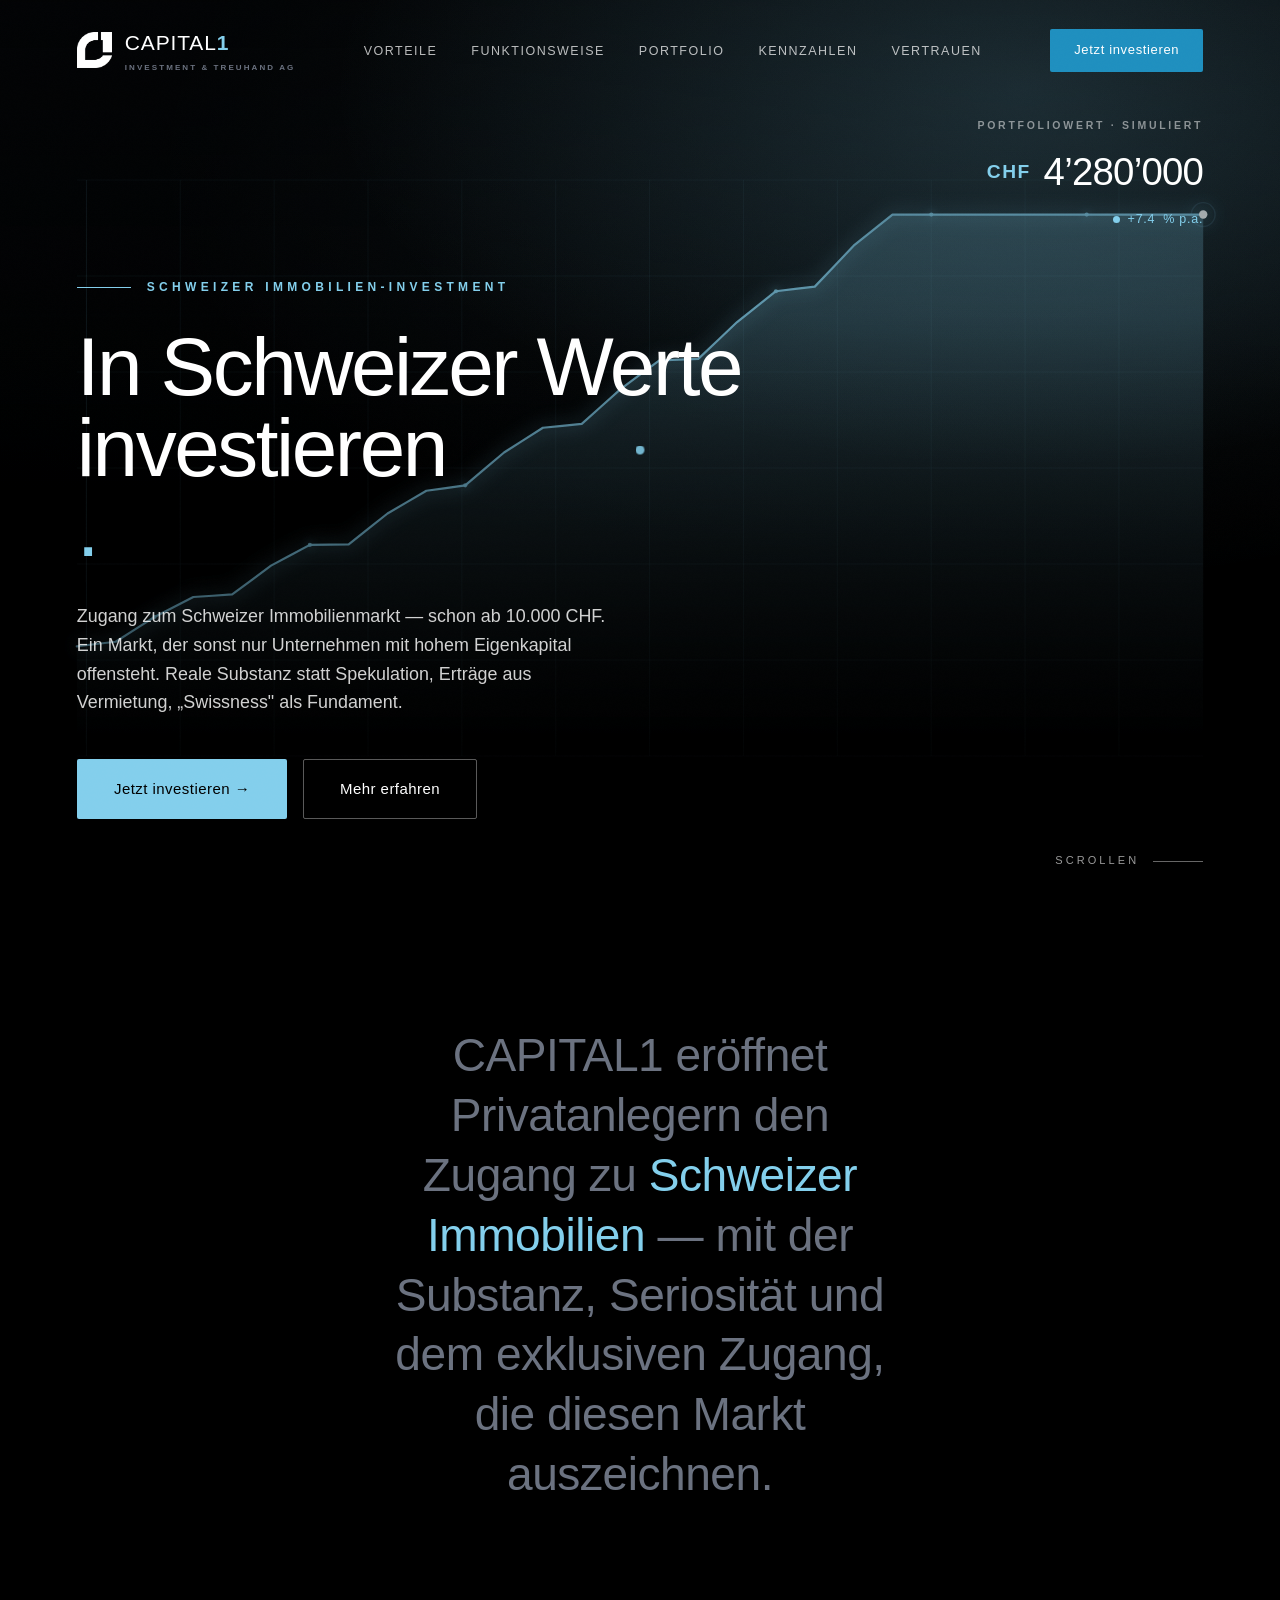
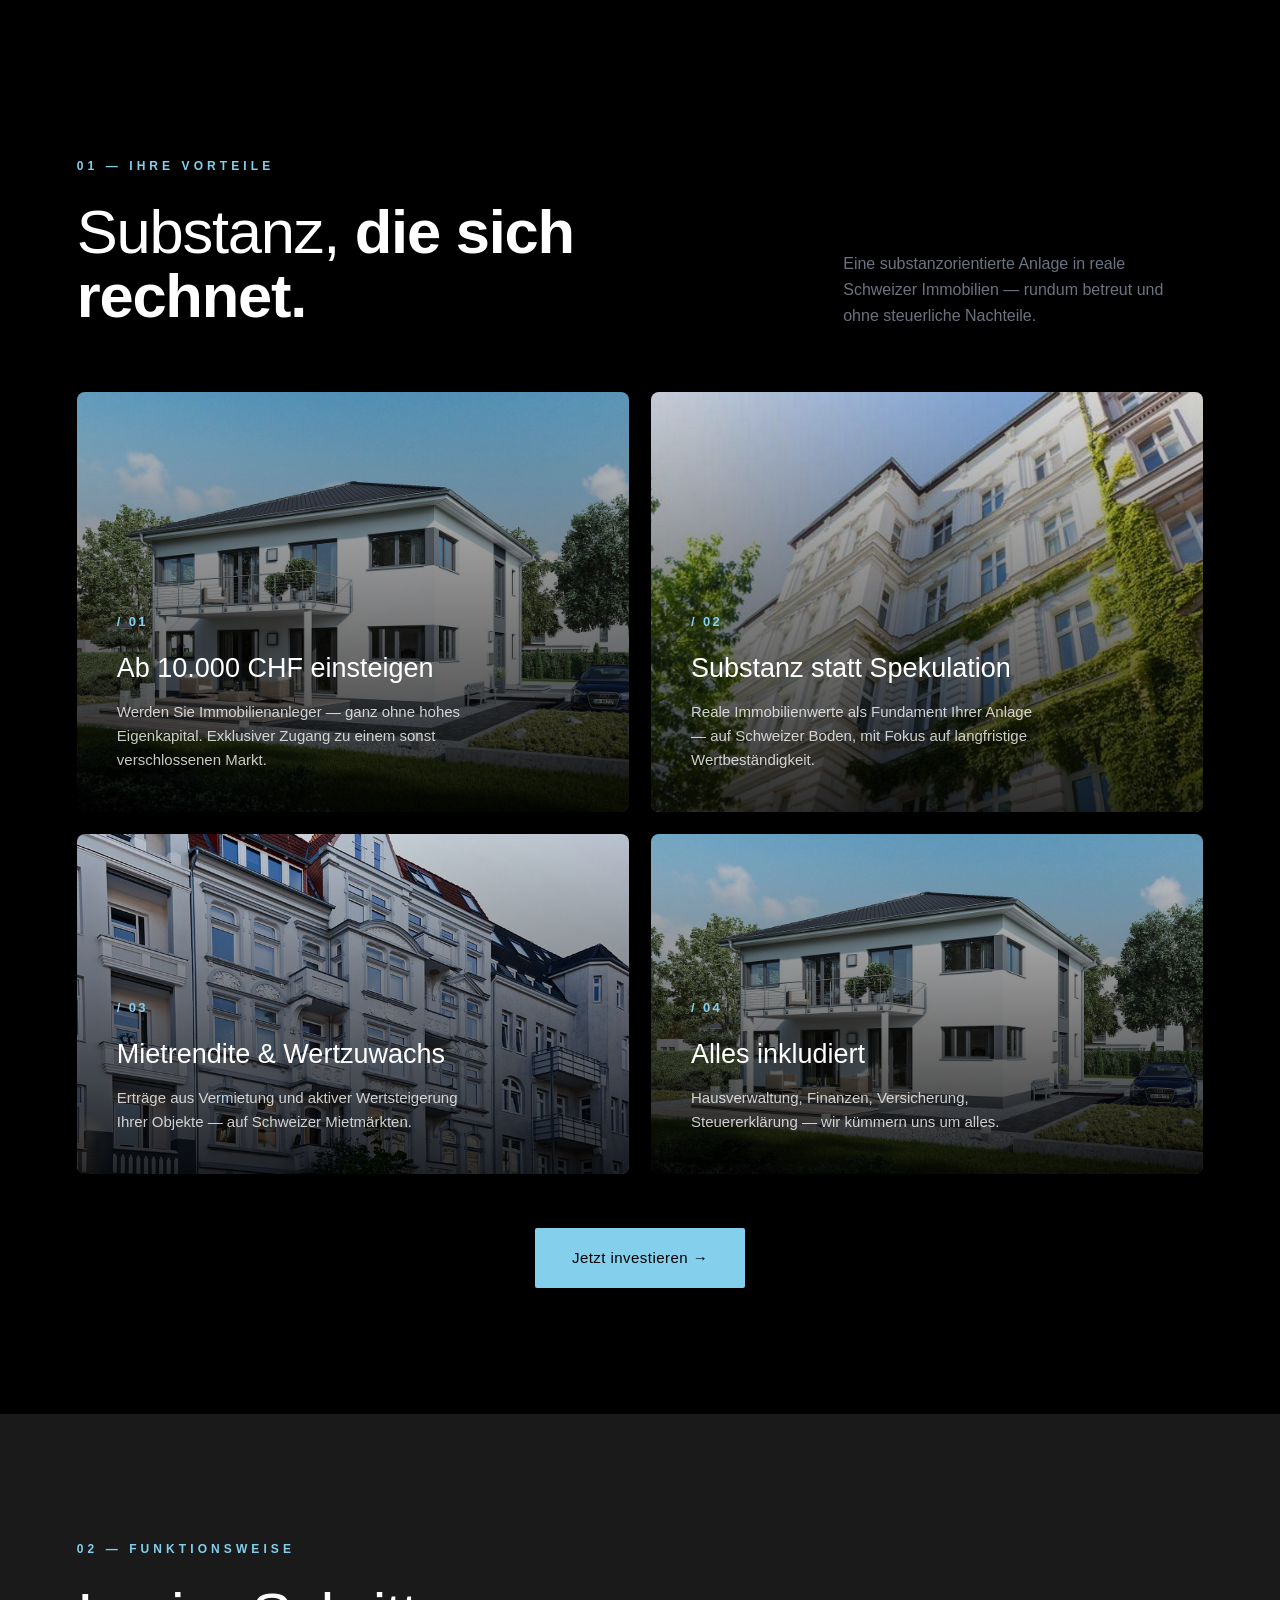
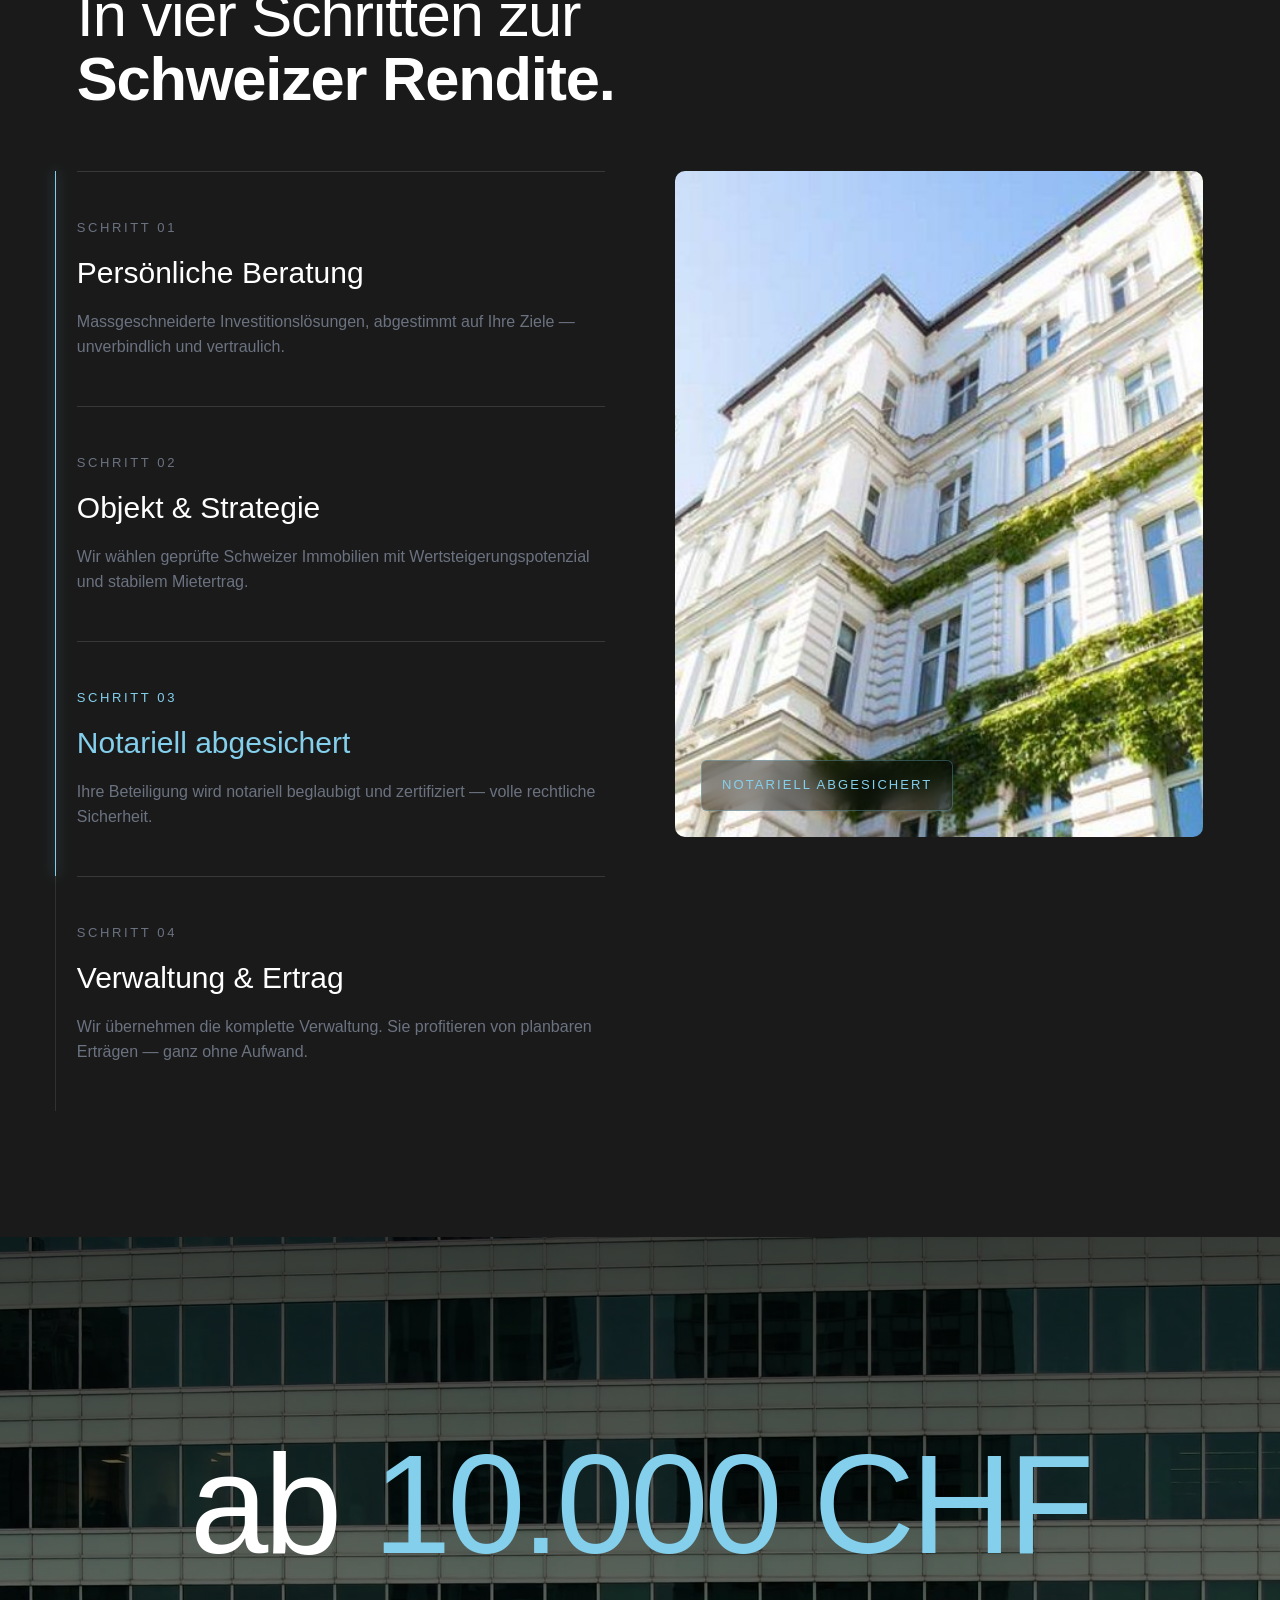
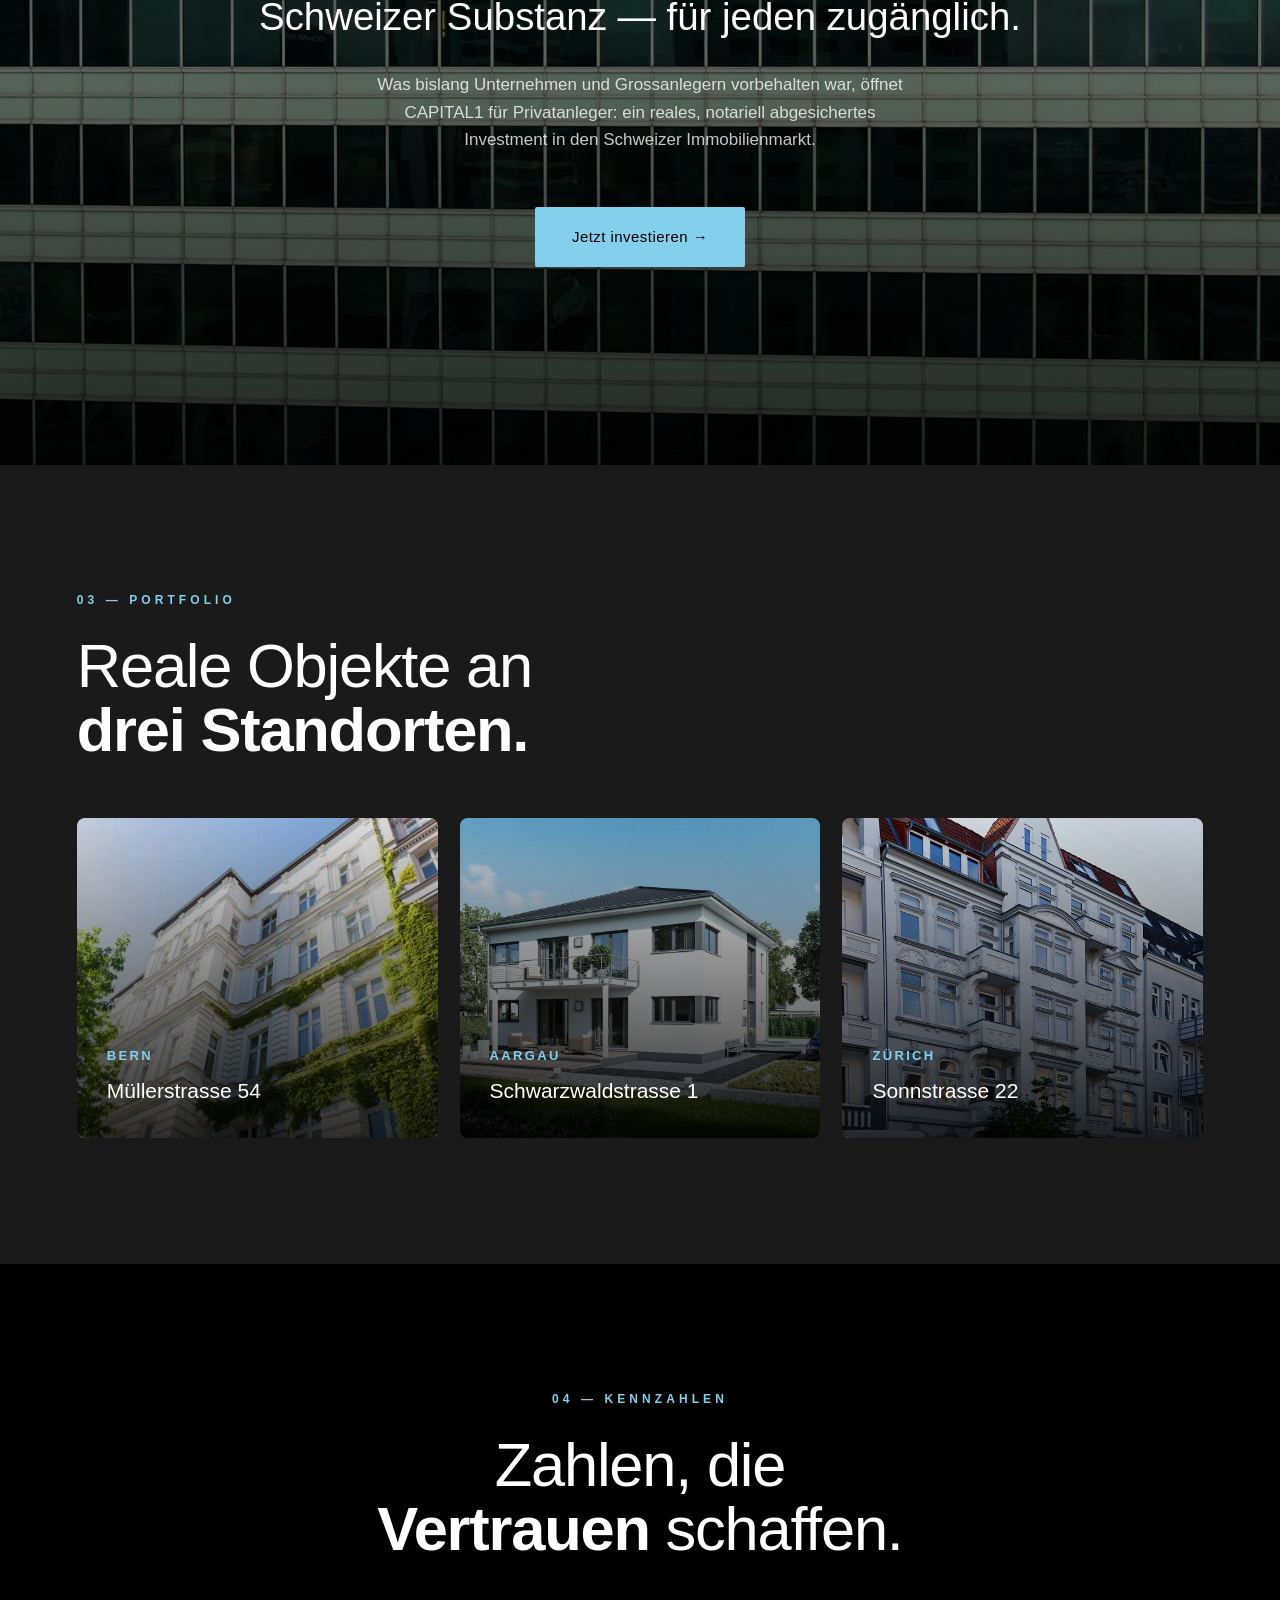
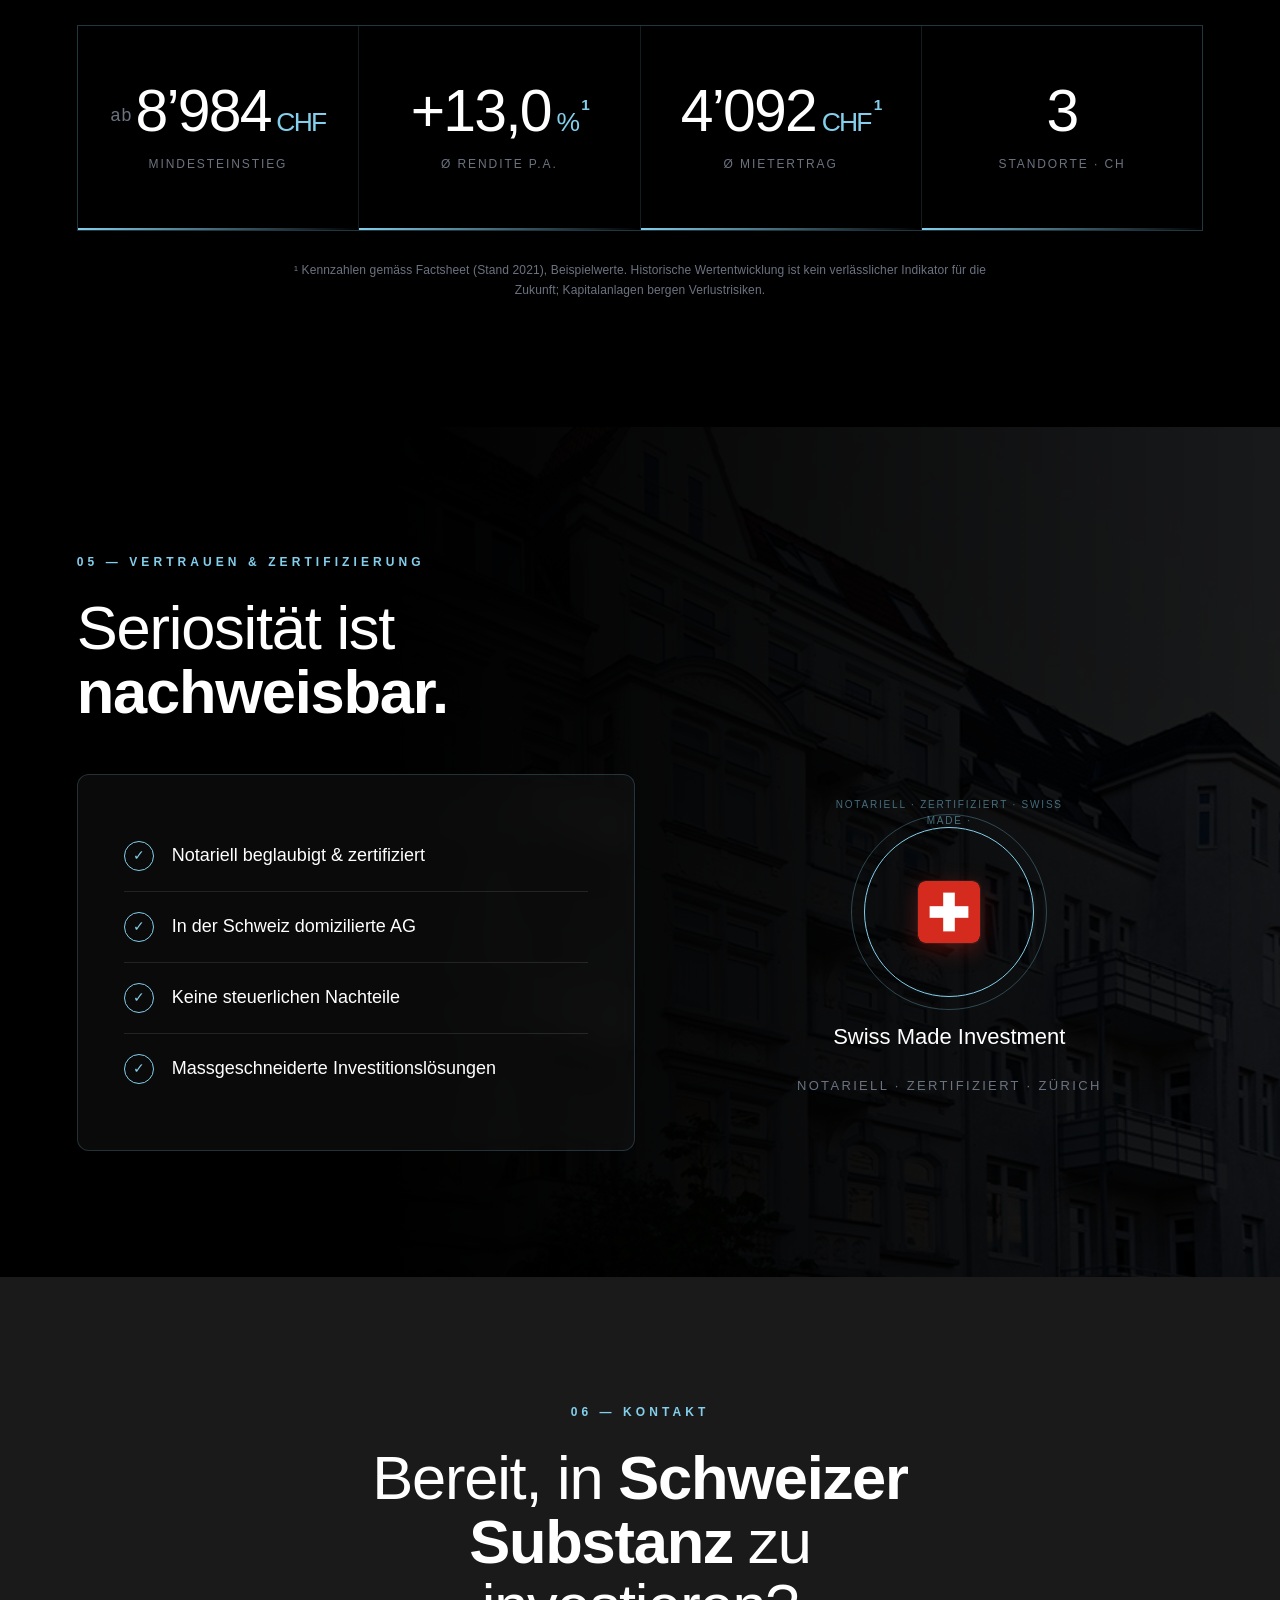
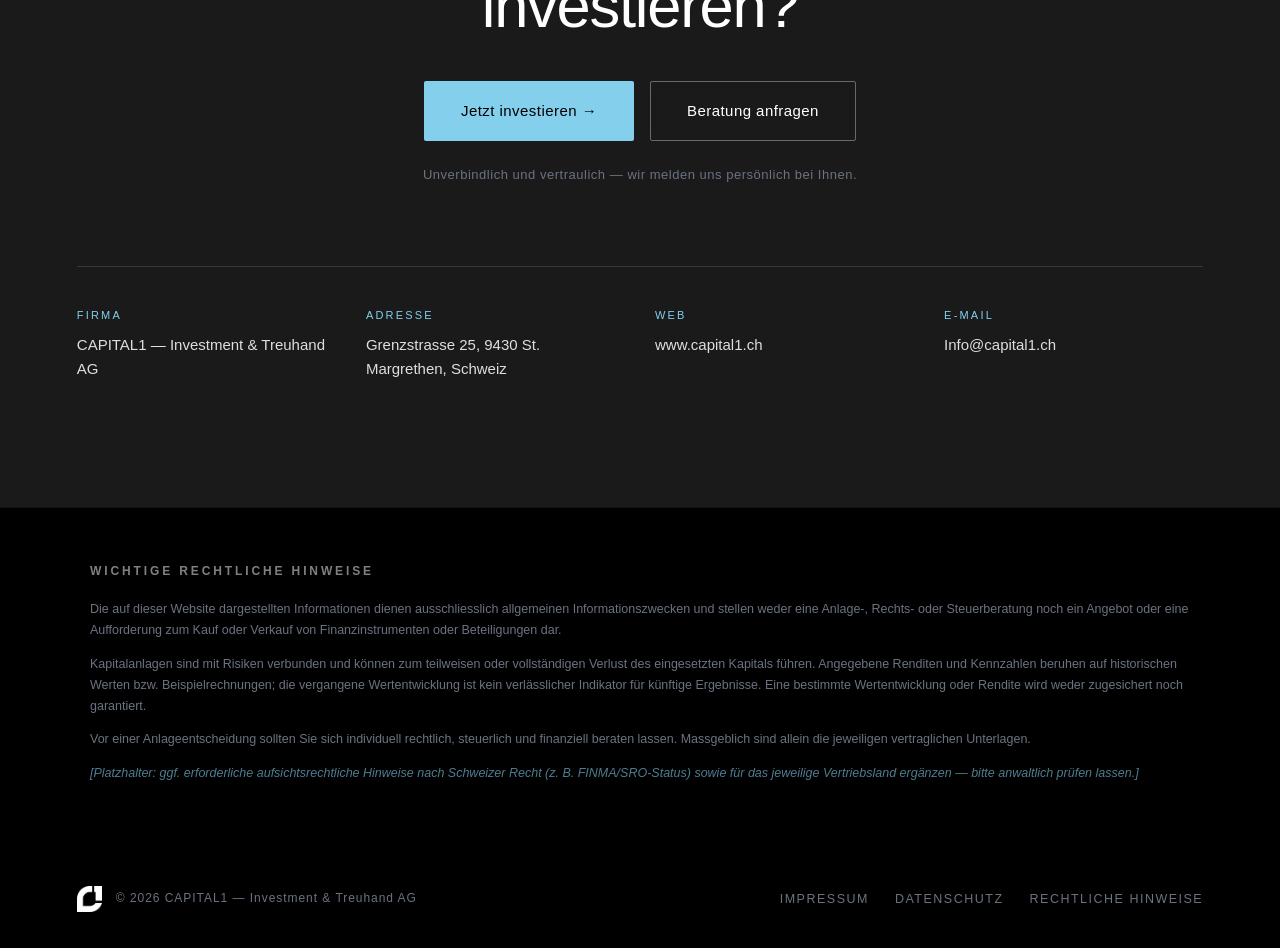
==== commit 07866bd8: "feat: add hero growth chart/HUD animation; refine key figures (Swiss thousands, single-line CHF)" ====
--- a/capital1-cinematic-luxury.html
+++ b/capital1-cinematic-luxury.html
@@ -180,14 +180,16 @@
   /* ============ KENNZAHLEN ============ */
   .metrics{background:var(--black);text-align:center}
   .m-grid{display:grid;grid-template-columns:repeat(4,1fr);gap:1px;background:rgba(131,207,236,.14);border:1px solid rgba(131,207,236,.14);margin-top:64px}
-  .m{background:var(--black);padding:56px 24px;transition:background .4s}
+  .m{background:var(--black);padding:56px 18px;transition:background .4s}
   .m:hover{background:#0c0c0c}
-  .m .val{font-size:clamp(40px,5.4vw,76px);font-weight:200;letter-spacing:-.03em;line-height:1}
+  .m .val{font-size:clamp(32px,4.6vw,64px);font-weight:200;letter-spacing:-.03em;line-height:1;white-space:nowrap}
   .m .val .u{color:var(--blue);font-size:.45em}
+  .m .val .pre{color:var(--grey);font-size:.3em;font-weight:500;letter-spacing:.06em;vertical-align:.55em;margin-right:.18em}
   .m .lbl{margin-top:14px;font-size:12px;letter-spacing:.16em;text-transform:uppercase;color:var(--grey)}
   .m .val sup{font-size:.26em;color:var(--blue);vertical-align:super;font-weight:600;margin-left:3px}
   .m-note{max-width:720px;margin:30px auto 0;font-size:12px;line-height:1.65;color:var(--grey);letter-spacing:.01em}
   @media(max-width:760px){.m-grid{grid-template-columns:1fr 1fr}}
+  @media(max-width:480px){.m-grid{grid-template-columns:1fr}}
 
   /* ============ PORTFOLIO ============ */
   .portfolio{background:var(--anthracite)}
@@ -211,6 +213,7 @@
   .t-row .chk{width:30px;height:30px;flex:none;border:1px solid var(--blue);border-radius:50%;display:flex;align-items:center;justify-content:center;color:var(--blue);font-size:14px}
   .seal{display:flex;flex-direction:column;align-items:center;gap:22px;text-align:center}
   .seal .ring{width:170px;height:170px;border:1px solid var(--blue);border-radius:50%;display:flex;align-items:center;justify-content:center;font-size:46px;font-weight:200;color:var(--blue);position:relative}
+  .seal .ring .ch-flag{width:62px;height:62px;border-radius:7px;box-shadow:0 6px 22px rgba(213,43,30,.35),0 0 0 1px rgba(255,255,255,.06)}
   .seal .ring::before{content:"";position:absolute;inset:-14px;border:1px solid rgba(131,207,236,.3);border-radius:50%;animation:spin 24s linear infinite}
   .seal .ring::after{content:"NOTARIELL · ZERTIFIZIERT · SWISS MADE · ";position:absolute;width:230px;height:230px;font-size:10px;letter-spacing:.18em;color:rgba(131,207,236,.5)}
   @keyframes spin{to{transform:rotate(360deg)}}
@@ -426,7 +429,7 @@
   <div class="sec-label reveal" style="text-align:center">04 — Kennzahlen</div>
   <h2 class="sec-title reveal d1" style="margin:0 auto">Zahlen, die <b>Vertrauen</b> schaffen.</h2>
   <div class="m-grid">
-    <div class="m reveal d1"><div class="val">ab <span class="count" data-to="10">0</span>.000<span class="u"> CHF</span></div><div class="lbl">Mindesteinstieg</div></div>
+    <div class="m reveal d1"><div class="val"><span class="pre">ab</span><span class="count" data-to="10000" data-sep="1">0</span><span class="u"> CHF</span></div><div class="lbl">Mindesteinstieg</div></div>
     <div class="m reveal d2"><div class="val">+<span class="count" data-to="14.5" data-dec="1">0</span><span class="u"> %</span><sup>1</sup></div><div class="lbl">Ø Rendite p.a.</div></div>
     <div class="m reveal d3"><div class="val"><span class="count" data-to="4555" data-sep="1">0</span><span class="u"> CHF</span><sup>1</sup></div><div class="lbl">Ø Mietertrag</div></div>
     <div class="m reveal d4"><div class="val"><span class="count" data-to="3">0</span></div><div class="lbl">Standorte · CH</div></div>
@@ -447,9 +450,15 @@
       <div class="t-row"><span class="chk">✓</span> Massgeschneiderte Investitionslösungen</div>
     </div>
     <div class="seal reveal d2">
-      <div class="ring">CH</div>
+      <div class="ring">
+        <svg class="ch-flag" viewBox="0 0 32 32" role="img" aria-label="Schweizer Flagge">
+          <rect width="32" height="32" rx="4" fill="#D52B1E"/>
+          <rect x="13" y="6" width="6" height="20" fill="#fff"/>
+          <rect x="6" y="13" width="20" height="6" fill="#fff"/>
+        </svg>
+      </div>
       <h4>Swiss Made Investment</h4>
-      <p>Notariell · Zertifiziert · St. Margrethen</p>
+      <p>Notariell · Zertifiziert · Zürich</p>
     </div>
   </div>
 </section>
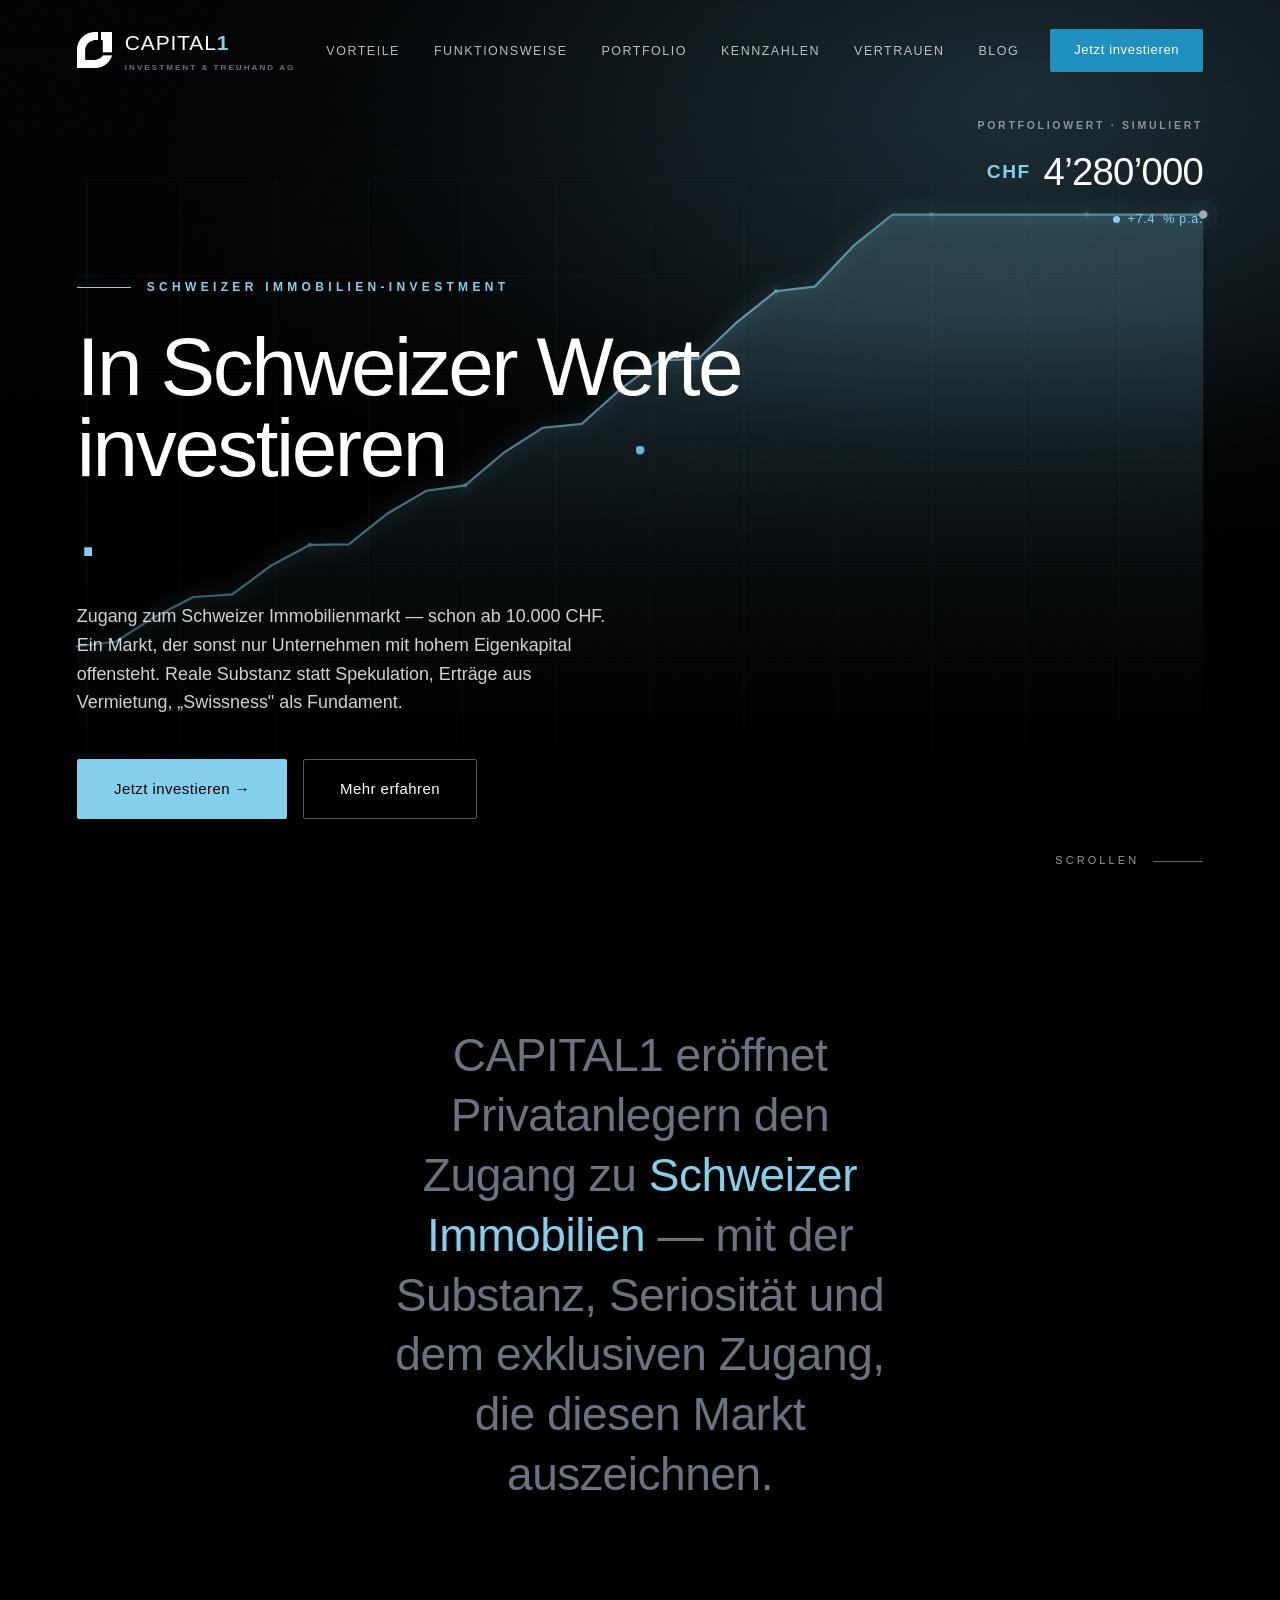
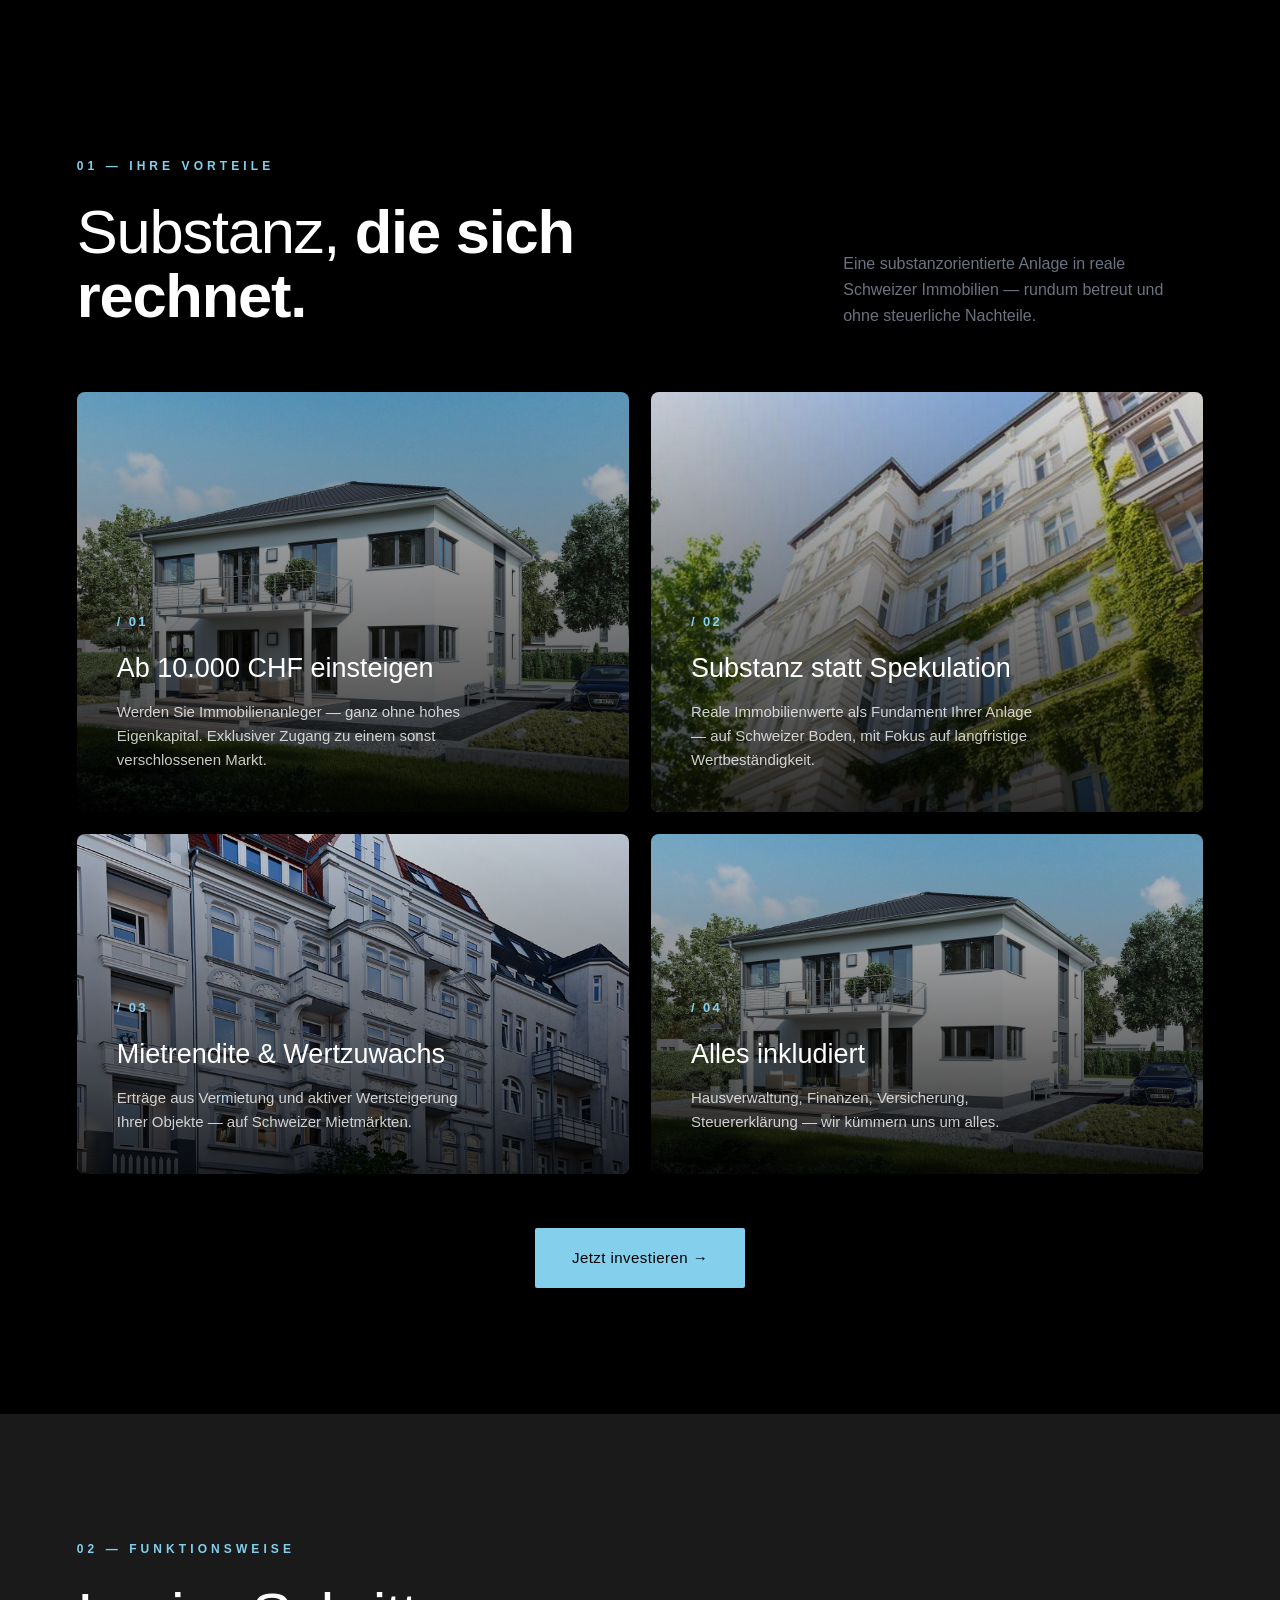
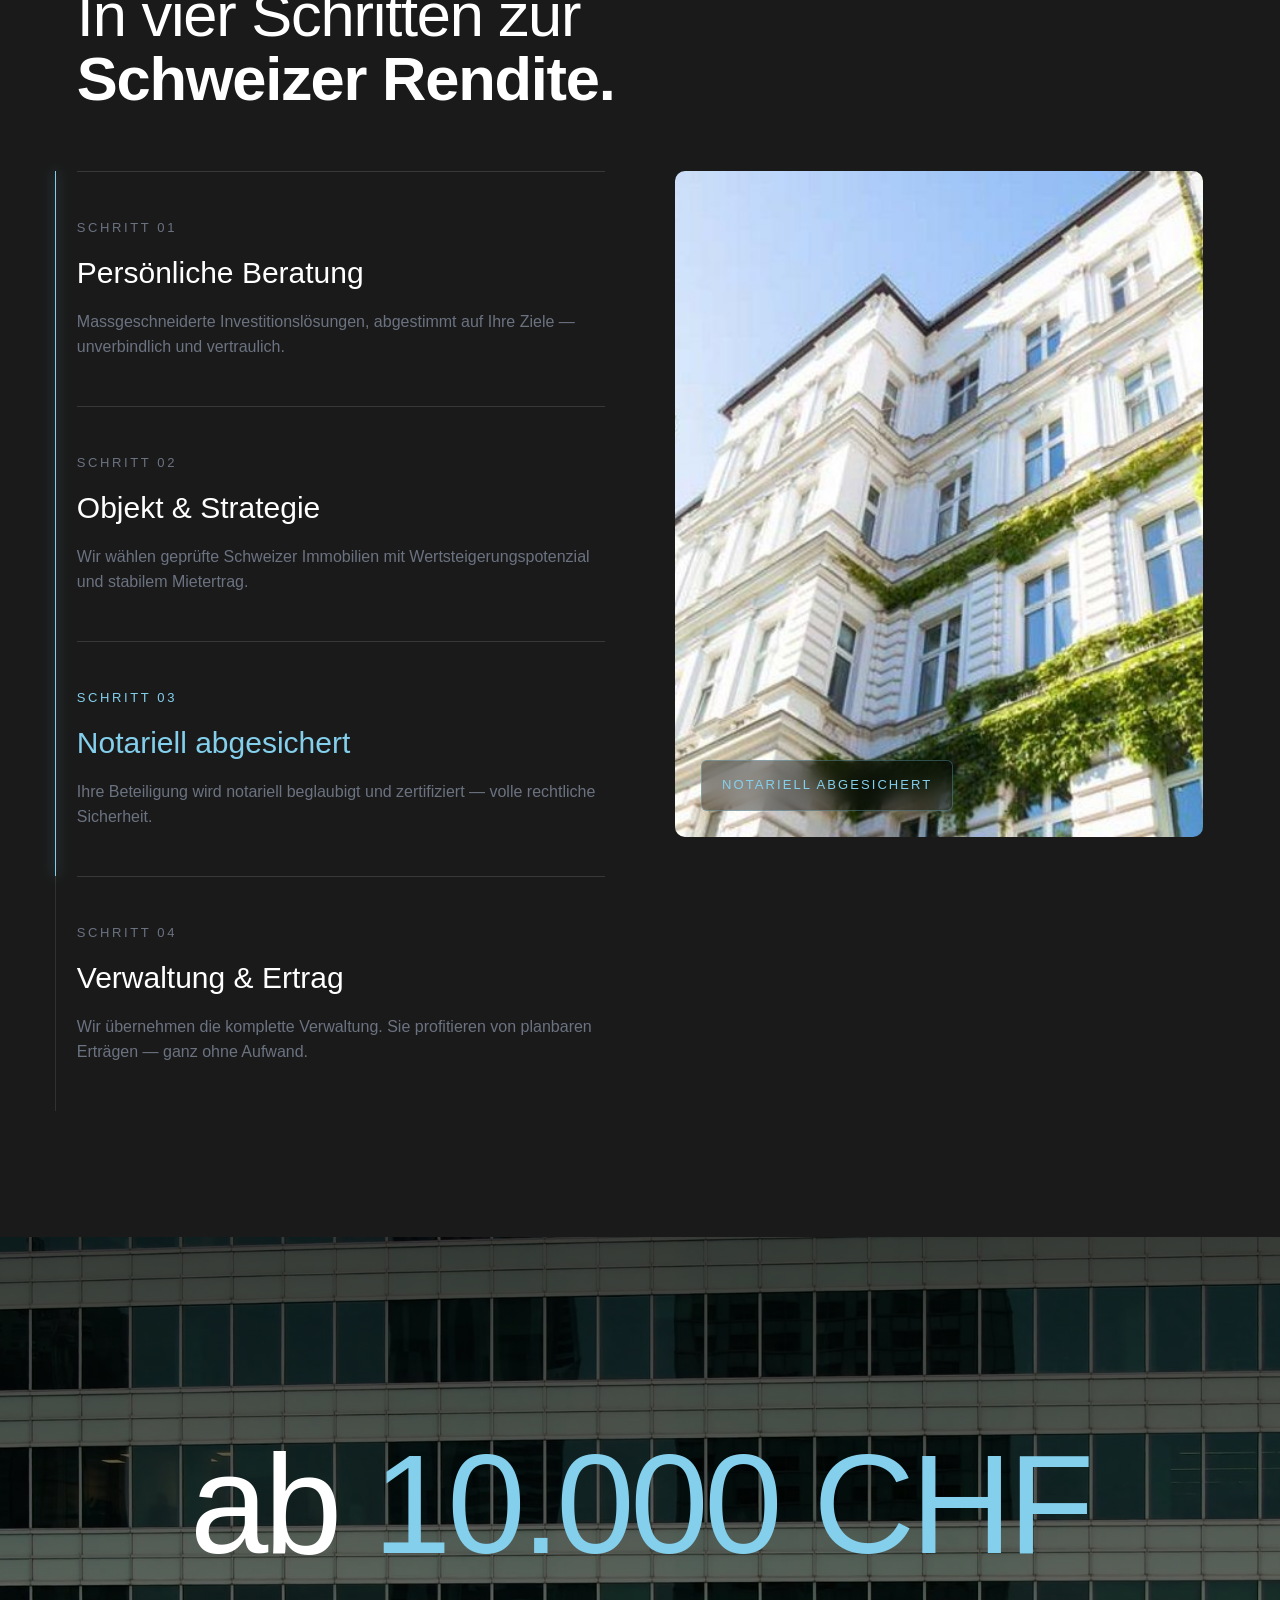
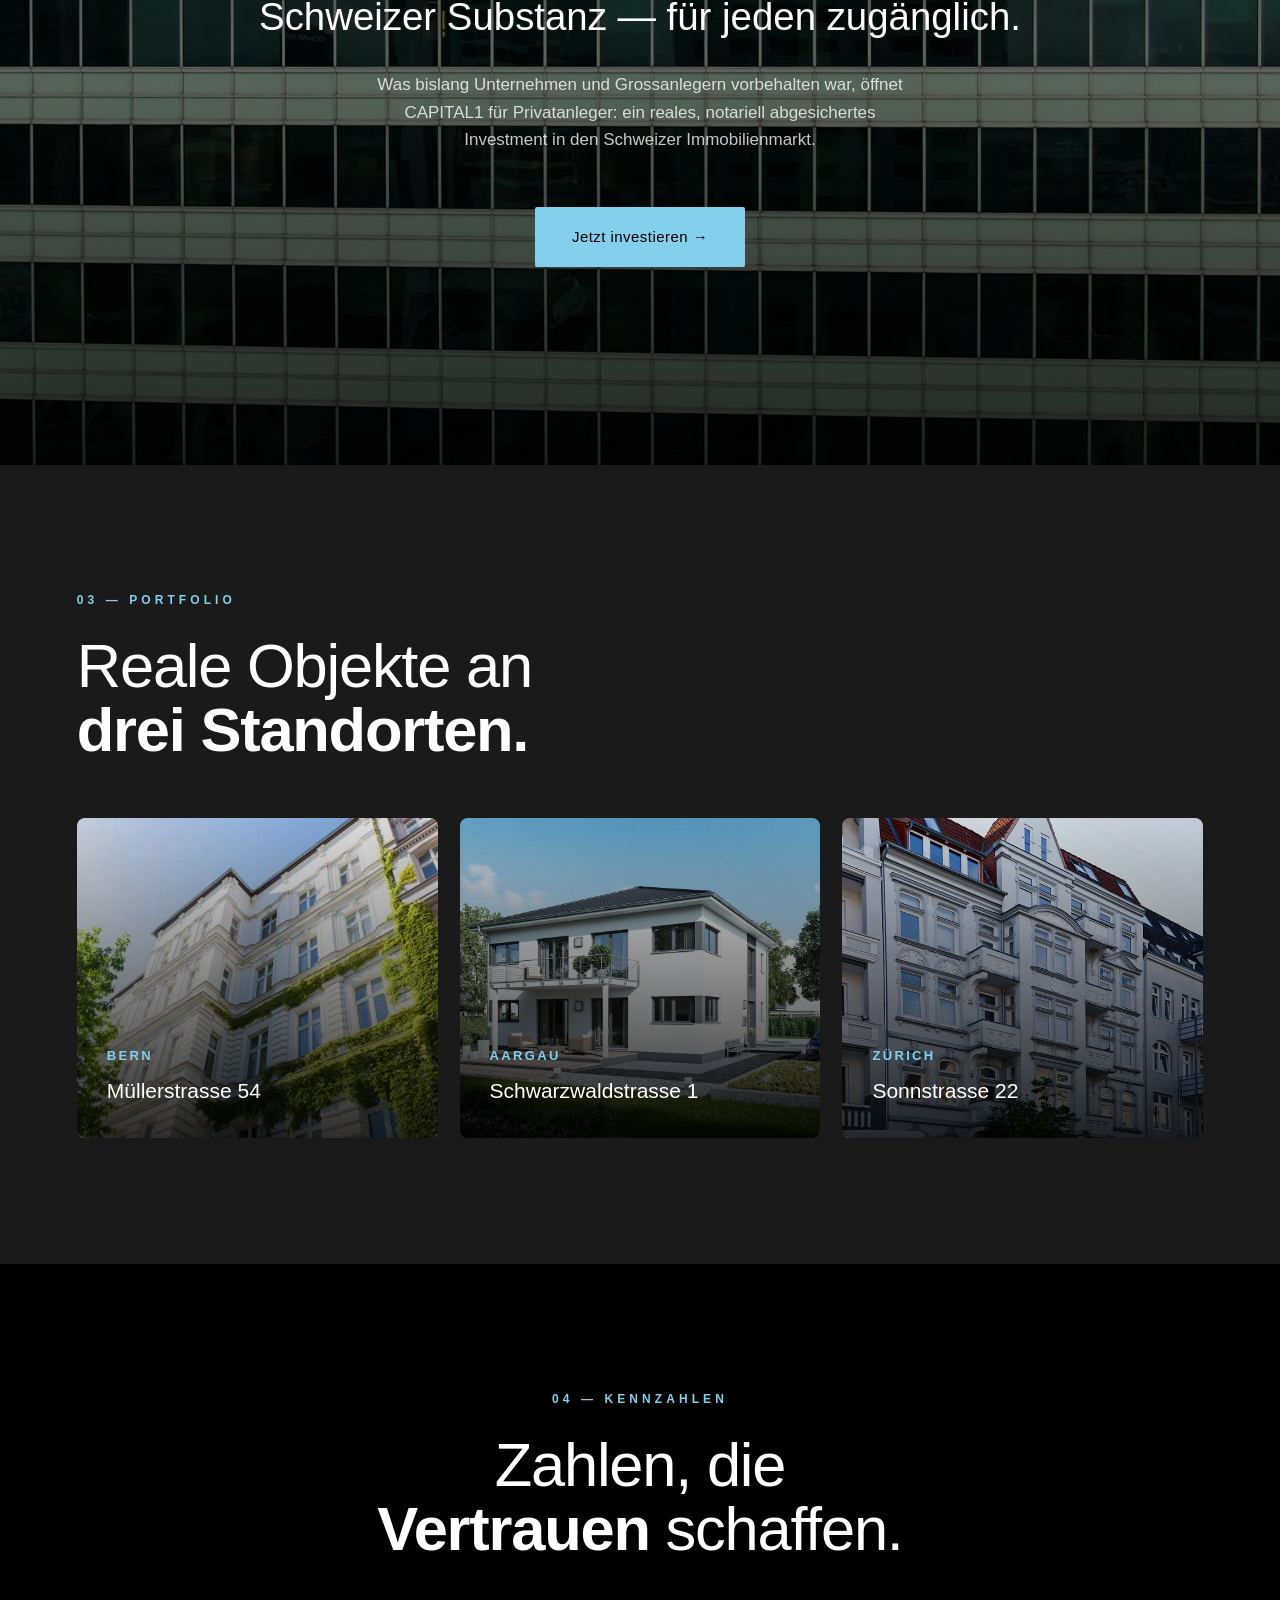
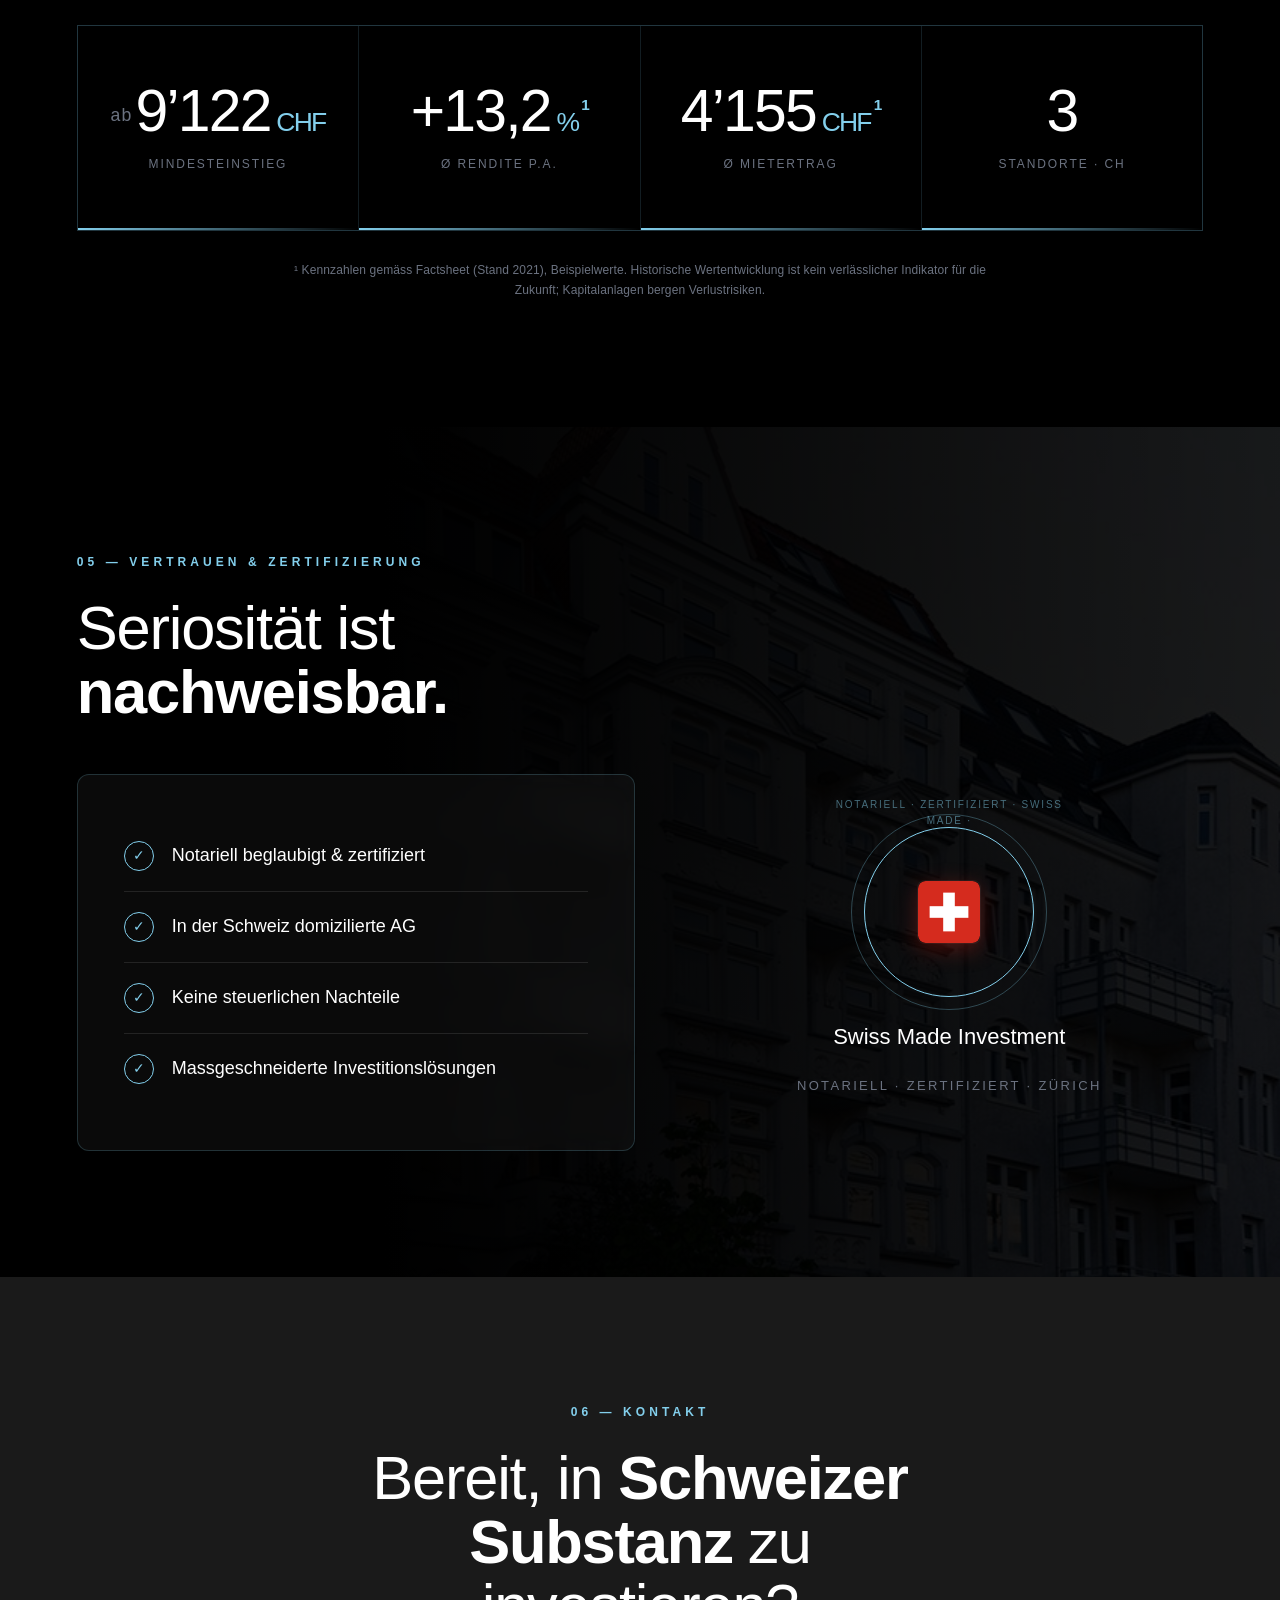
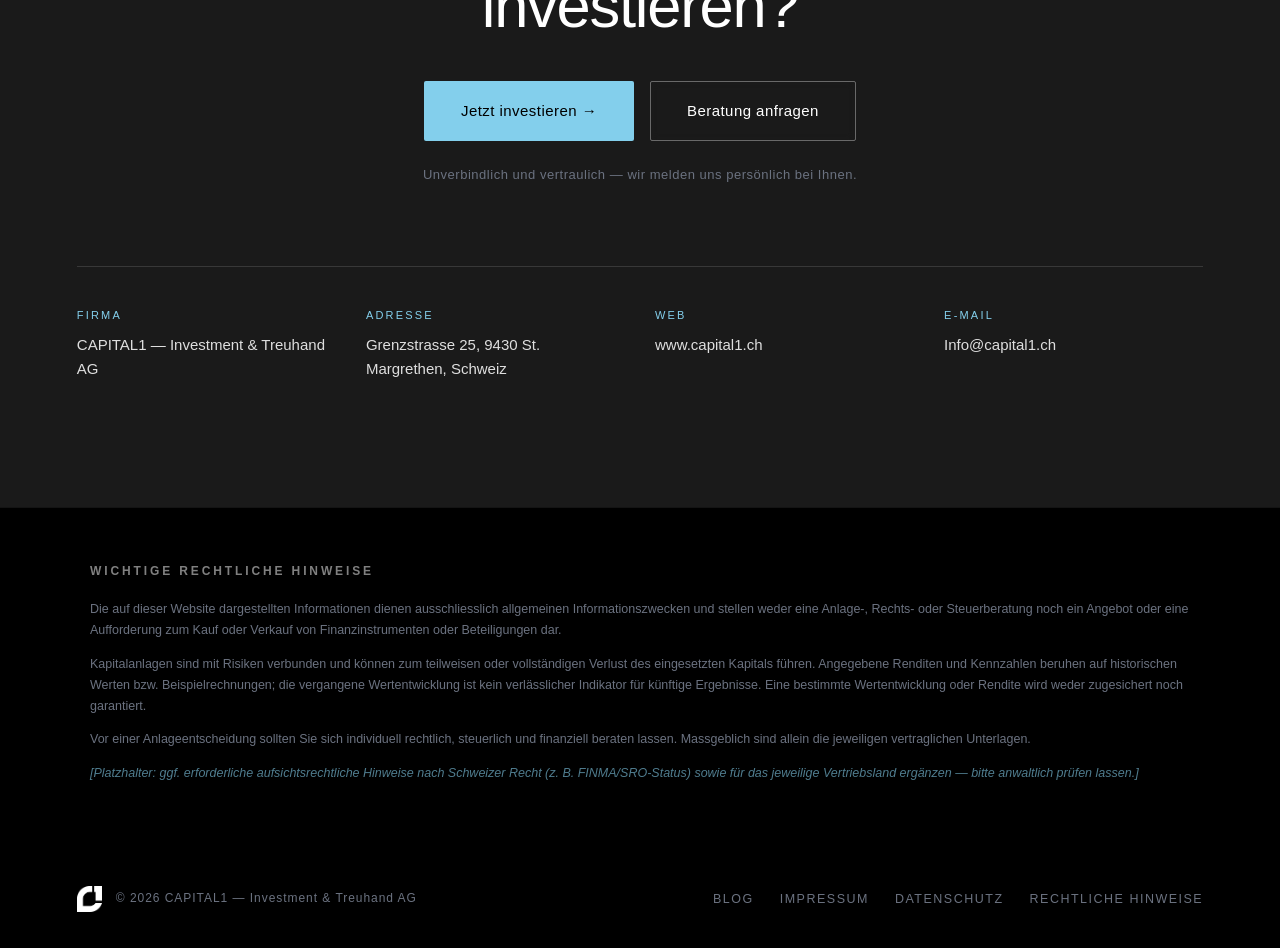
==== commit d93a6106: "feat(blog): add static blog with 3 article drafts, SEO + JSON-LD, nav/footer links" ====
--- a/capital1-cinematic-luxury.html
+++ b/capital1-cinematic-luxury.html
@@ -314,6 +314,7 @@
     <li><a href="#portfolio">Portfolio</a></li>
     <li><a href="#kennzahlen">Kennzahlen</a></li>
     <li><a href="#vertrauen">Vertrauen</a></li>
+    <li><a href="blog/index.html">Blog</a></li>
   </ul></nav>
   <a href="#kontakt" class="nav-cta">Jetzt investieren</a>
 </header>
@@ -494,6 +495,7 @@
 <footer>
   <div class="f-brand"><img src="assets/logo-mark.png" alt="CAPITAL1"><span>© 2026 CAPITAL1 — Investment &amp; Treuhand AG</span></div>
   <nav class="f-links">
+    <a href="blog/index.html">Blog</a>
     <a href="impressum.html">Impressum</a>
     <a href="datenschutz.html">Datenschutz</a>
     <a href="#disclaimer">Rechtliche Hinweise</a>
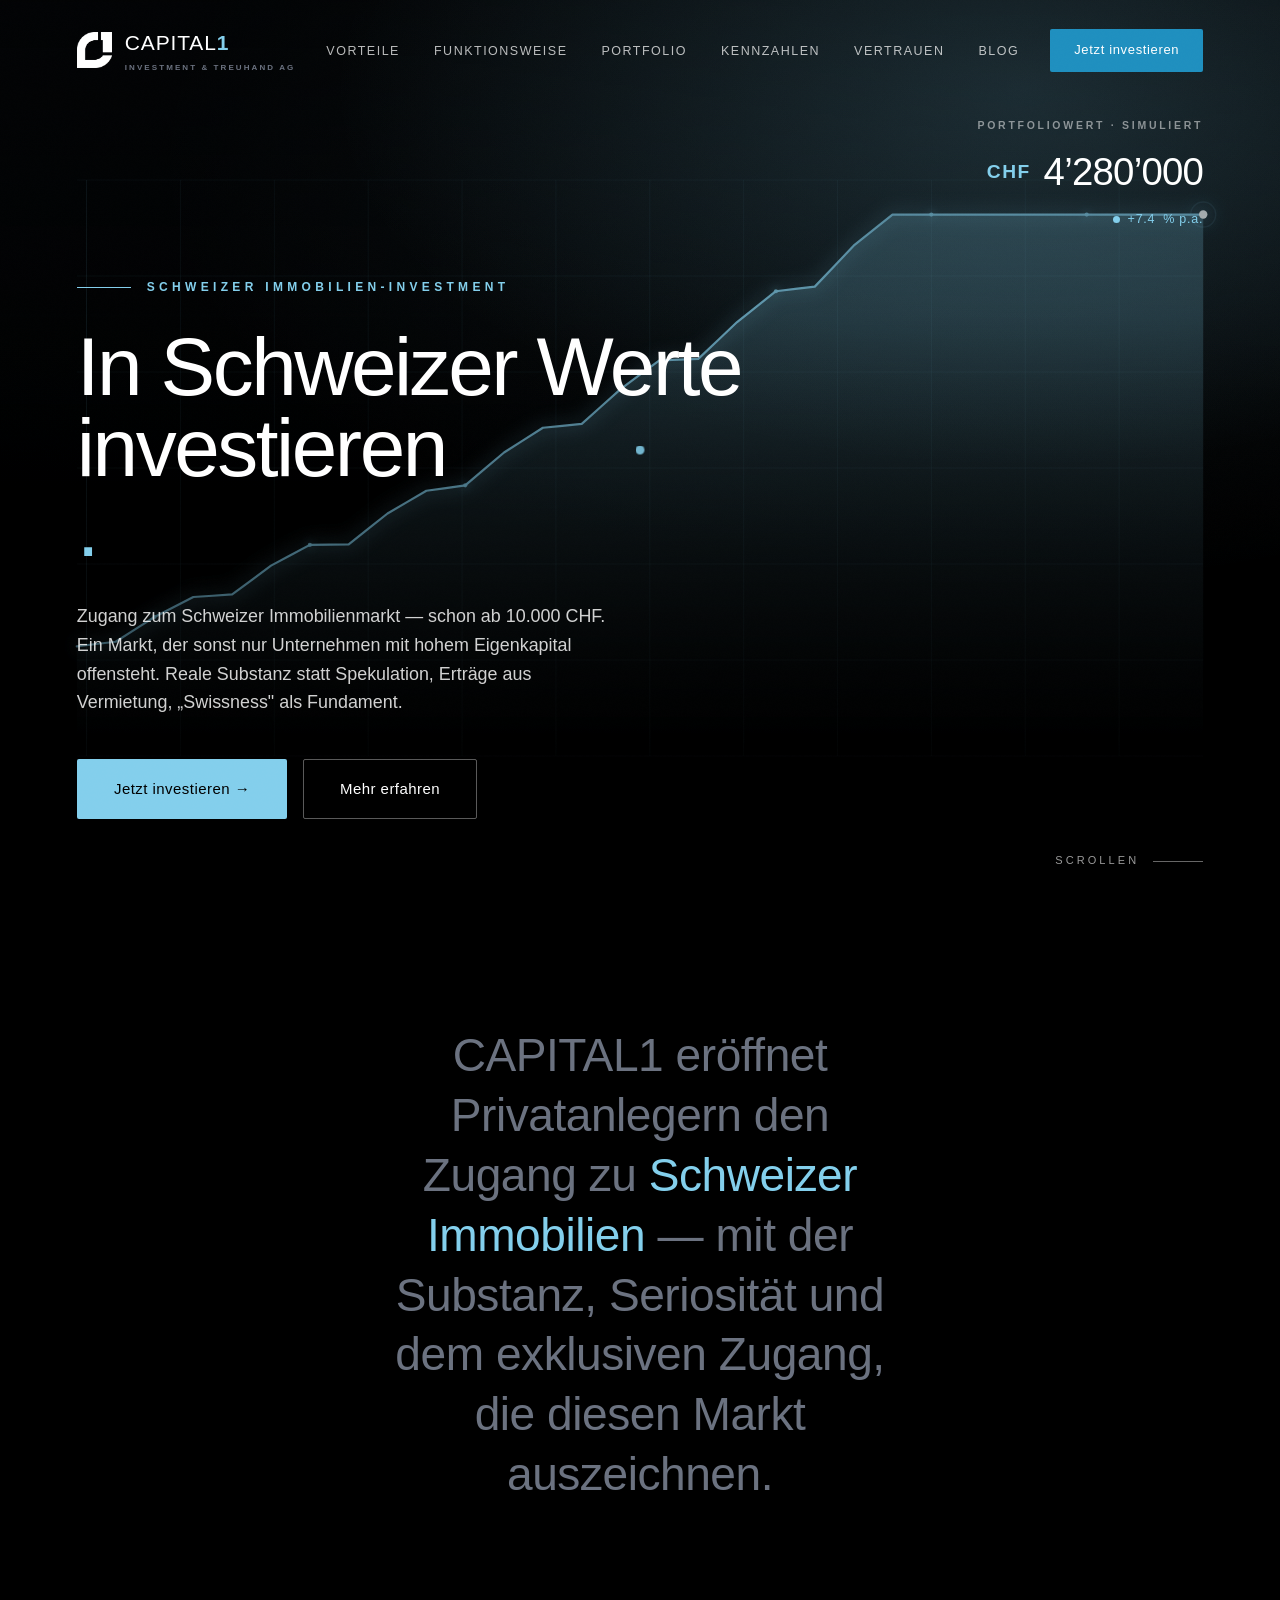
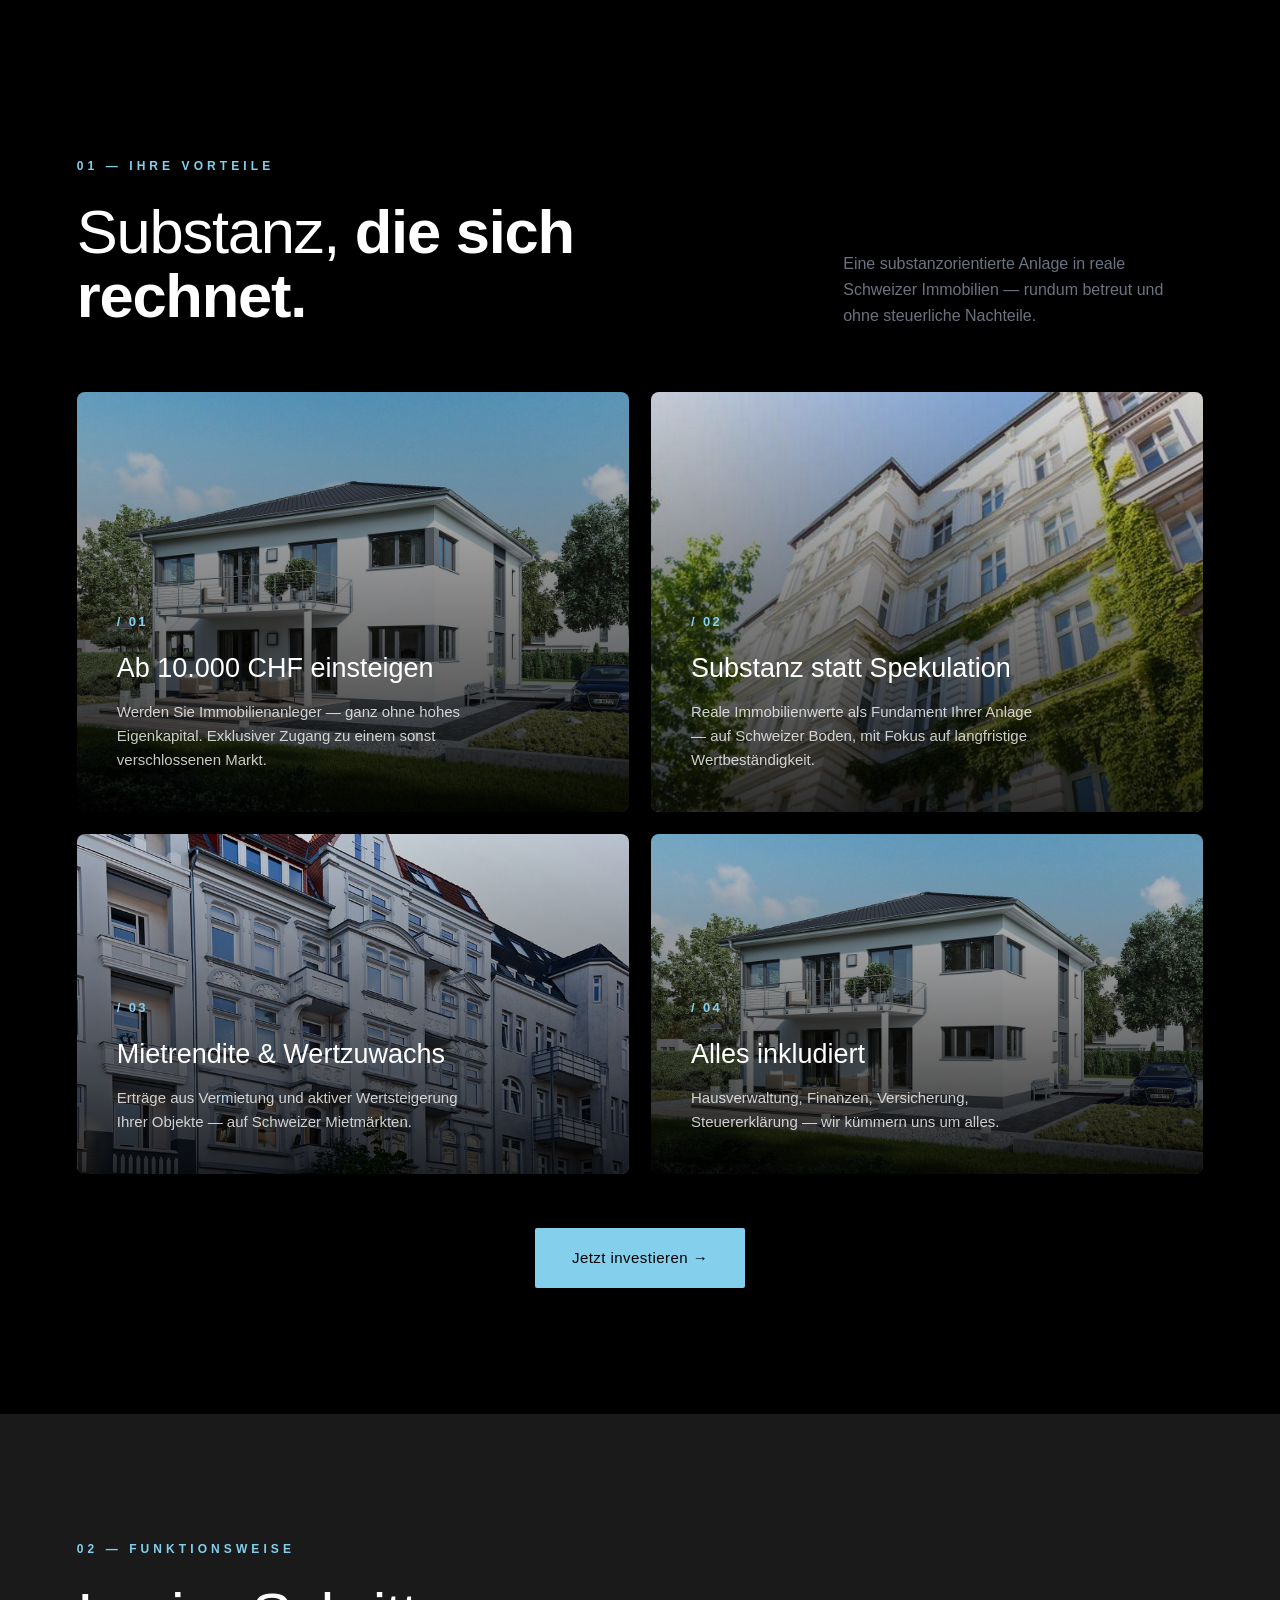
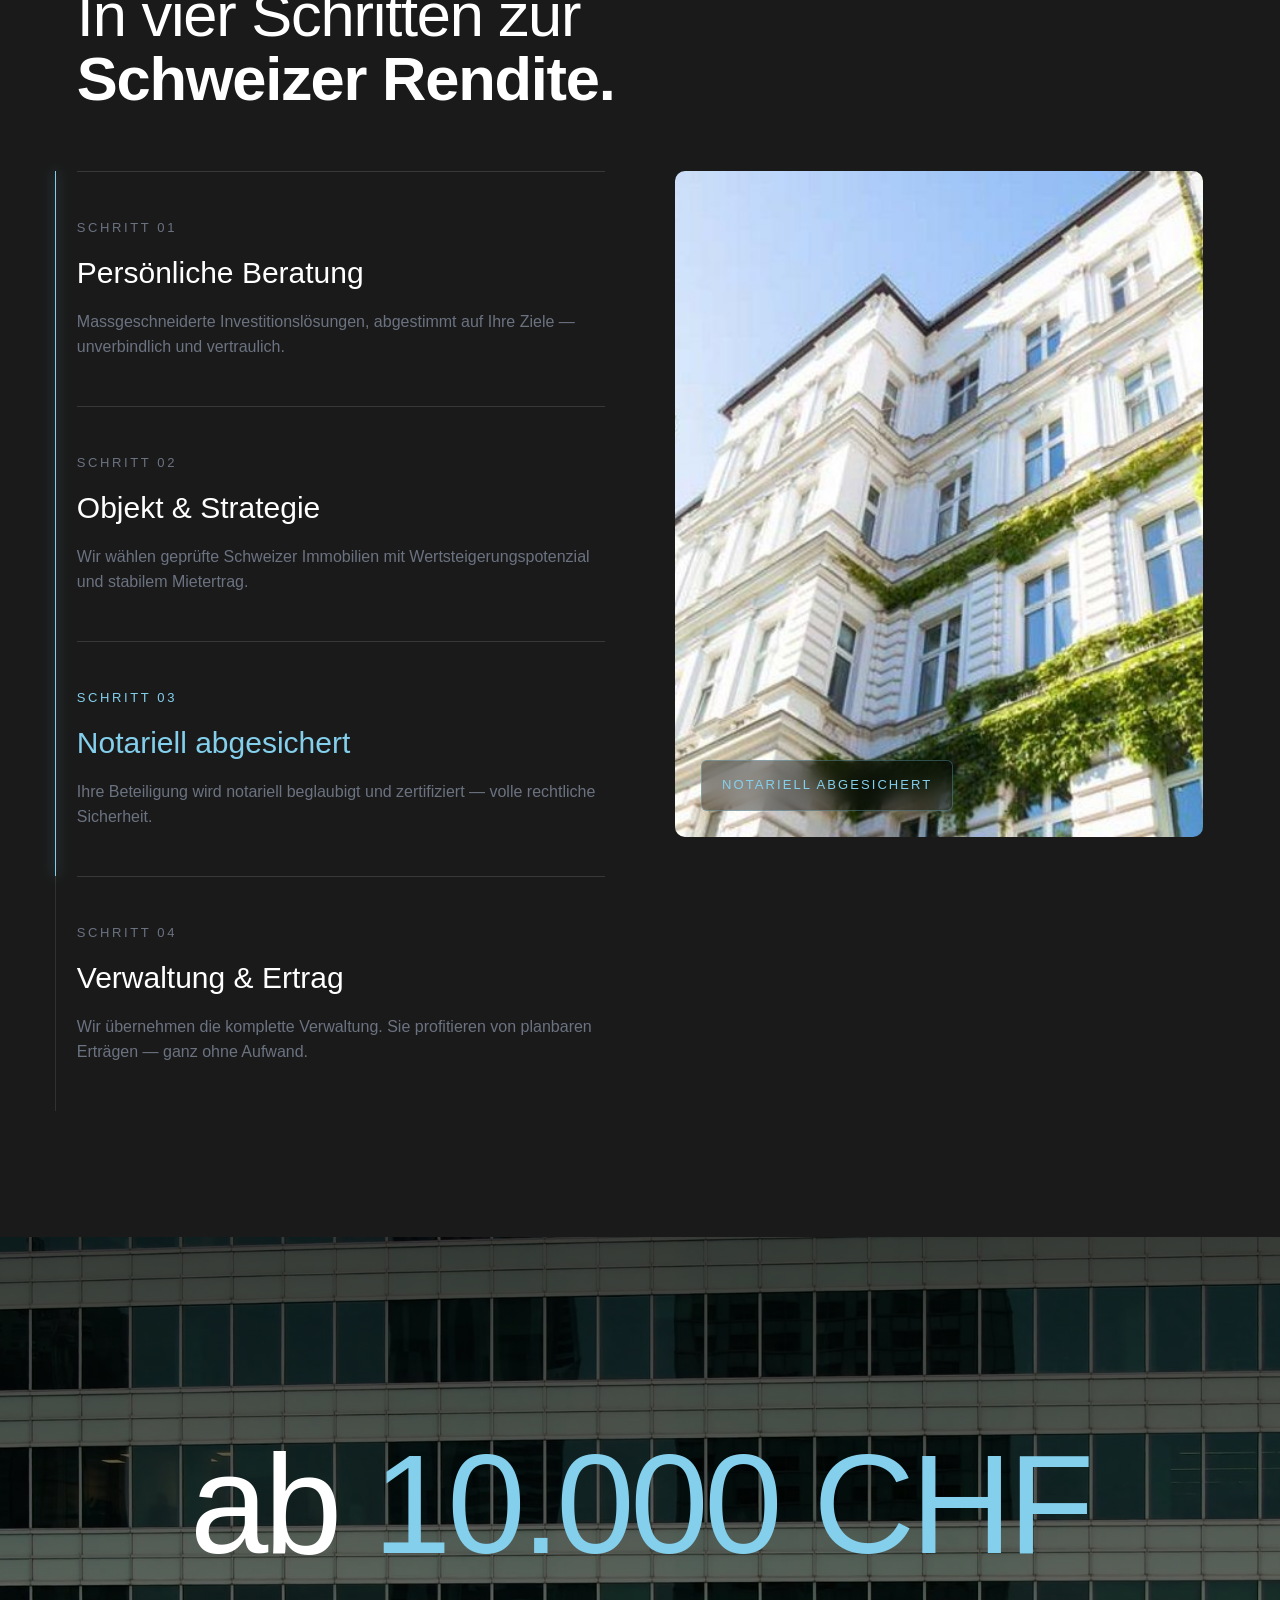
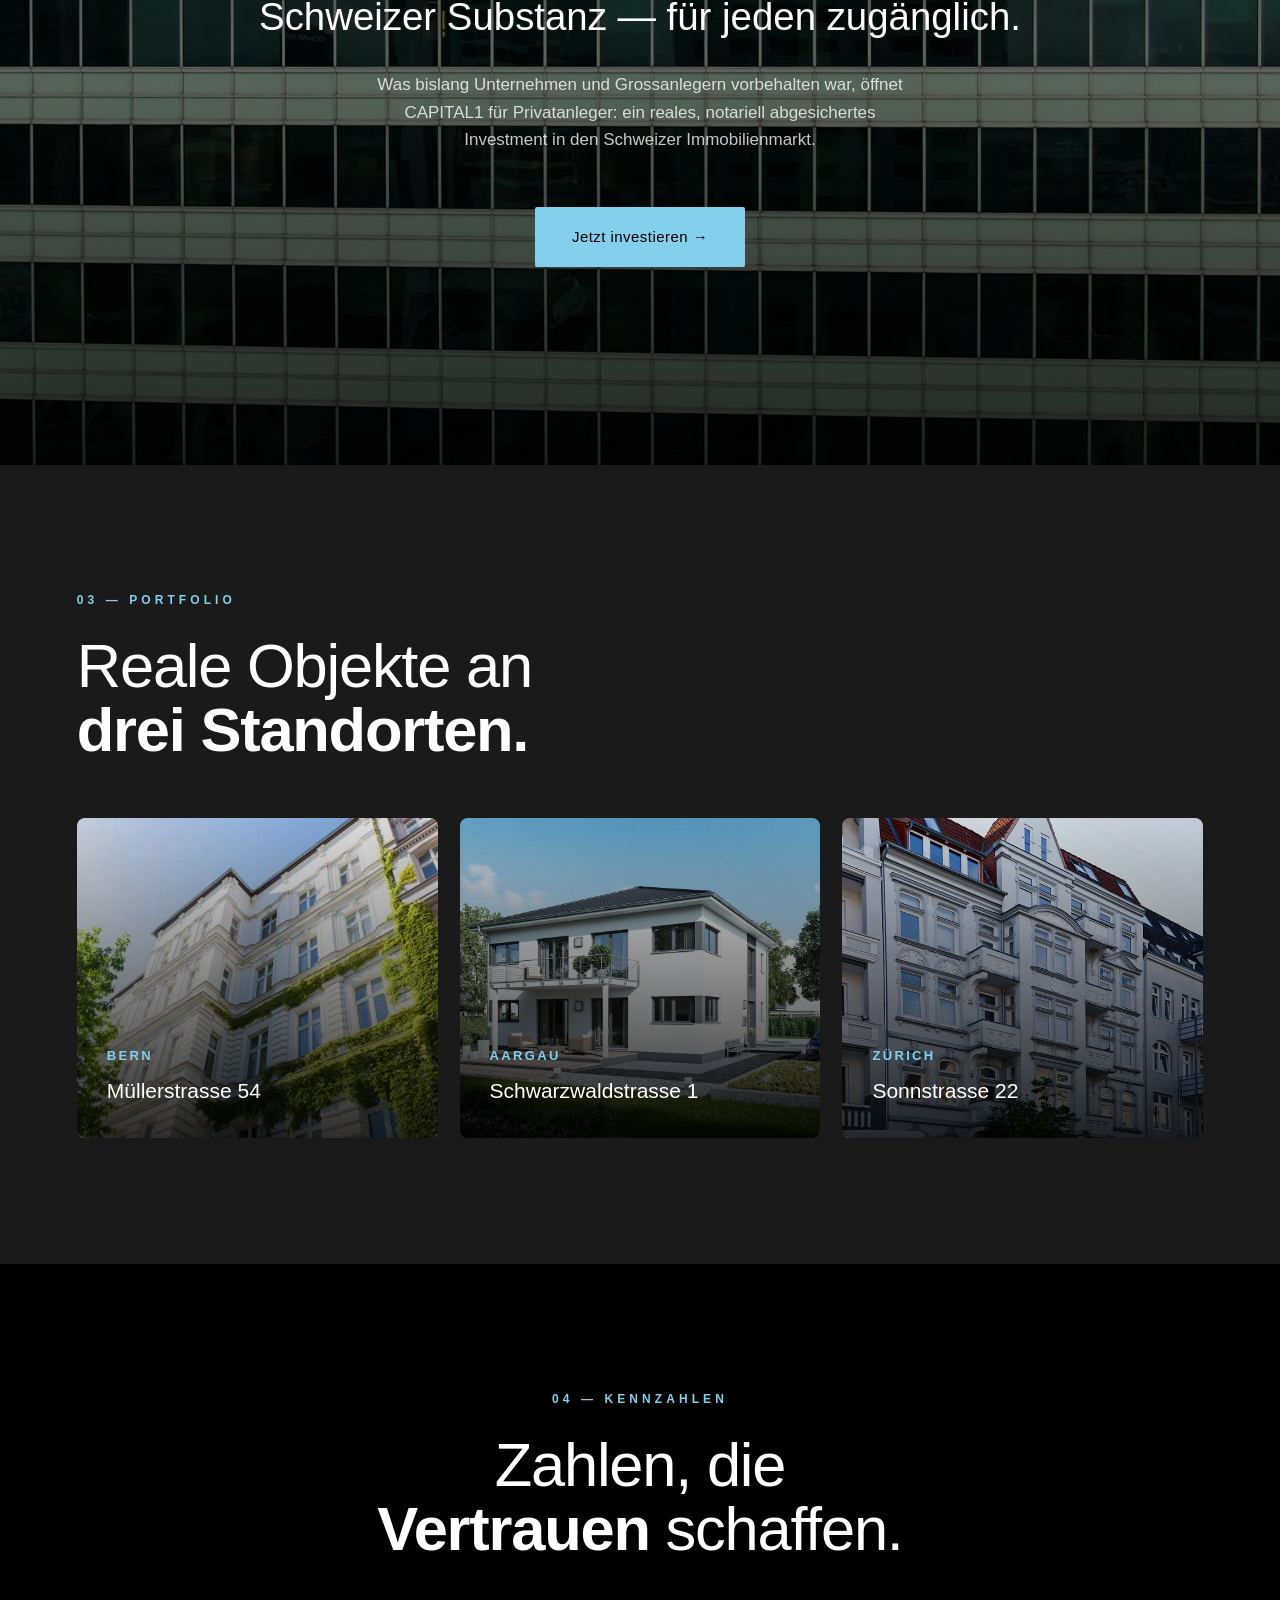
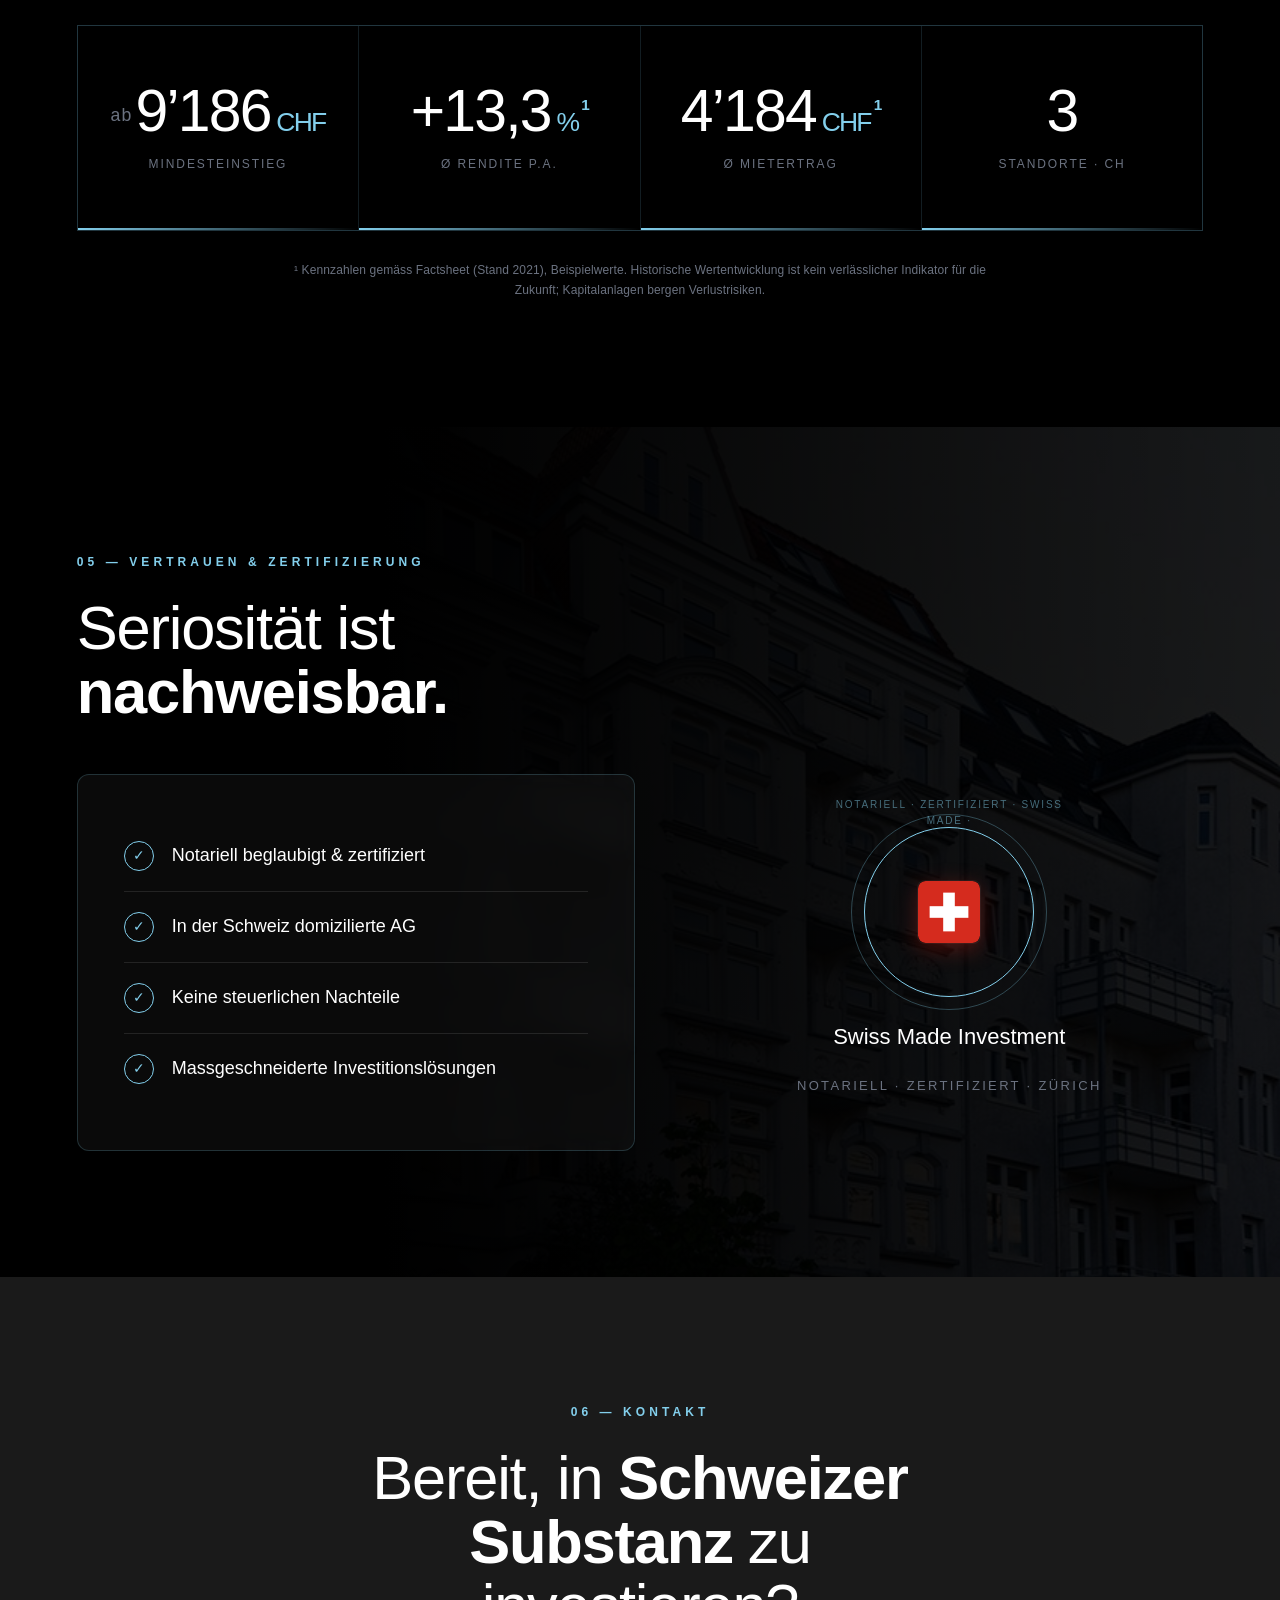
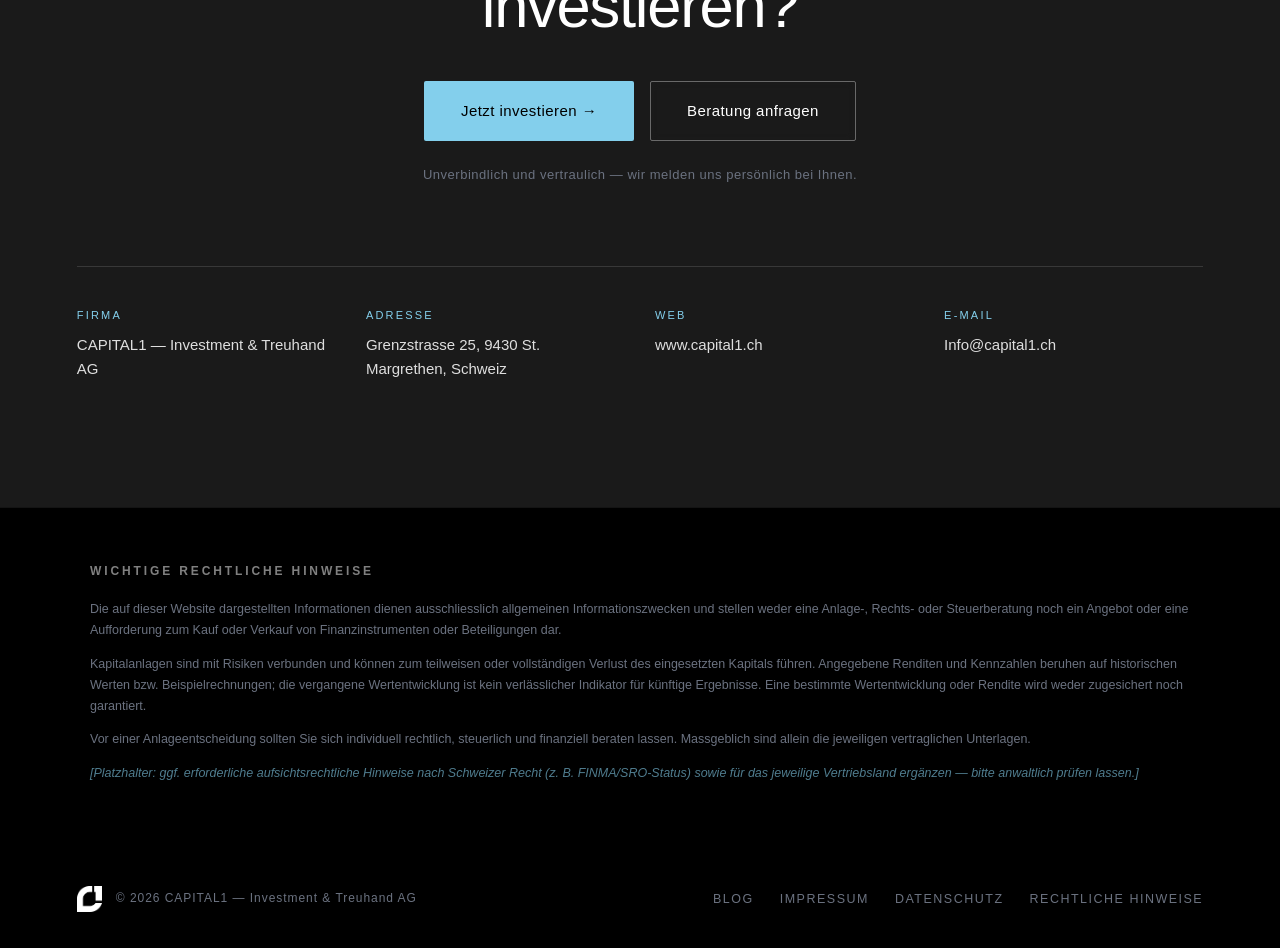
==== commit dae933c3: "feat(seo): optimize for AI search — llms.txt, AI crawler allowlist, expanded Organization/WebSite sc" ====
--- a/capital1-cinematic-luxury.html
+++ b/capital1-cinematic-luxury.html
@@ -282,11 +282,12 @@
 {
   "@context": "https://schema.org",
   "@type": "FinancialService",
+  "@id": "https://www.capital1.ch/#organization",
   "name": "CAPITAL1 — Investment & Treuhand AG",
   "url": "https://www.capital1.ch/",
   "logo": "https://www.capital1.ch/assets/favicon-256.png",
   "image": "https://www.capital1.ch/assets/objekt-aargau.jpg",
-  "description": "In der Schweiz domizilierte Investment- & Treuhand-AG, die Privatanlegern ab 10.000 CHF Zugang zum Schweizer Immobilienmarkt eröffnet.",
+  "description": "In der Schweiz domizilierte Investment- & Treuhand-AG, die Privatanlegern ab 10'000 CHF Zugang zum Schweizer Immobilienmarkt eröffnet.",
   "email": "Info@capital1.ch",
   "address": {
     "@type": "PostalAddress",
@@ -295,7 +296,21 @@
     "addressLocality": "St. Margrethen",
     "addressCountry": "CH"
   },
-  "areaServed": "CH"
+  "areaServed": { "@type": "Country", "name": "Schweiz" },
+  "foundingLocation": { "@type": "Place", "name": "St. Margrethen, Schweiz" },
+  "knowsAbout": ["Schweizer Immobilien", "Immobilien-Investment", "Treuhand", "Substanzwerte", "Immobilienbeteiligung", "Mietrendite"],
+  "slogan": "In Schweizer Werte investieren"
+}
+</script>
+<script type="application/ld+json">
+{
+  "@context": "https://schema.org",
+  "@type": "WebSite",
+  "@id": "https://www.capital1.ch/#website",
+  "url": "https://www.capital1.ch/",
+  "name": "CAPITAL1 — Investment & Treuhand AG",
+  "inLanguage": "de-CH",
+  "publisher": { "@id": "https://www.capital1.ch/#organization" }
 }
 </script>
 </head>
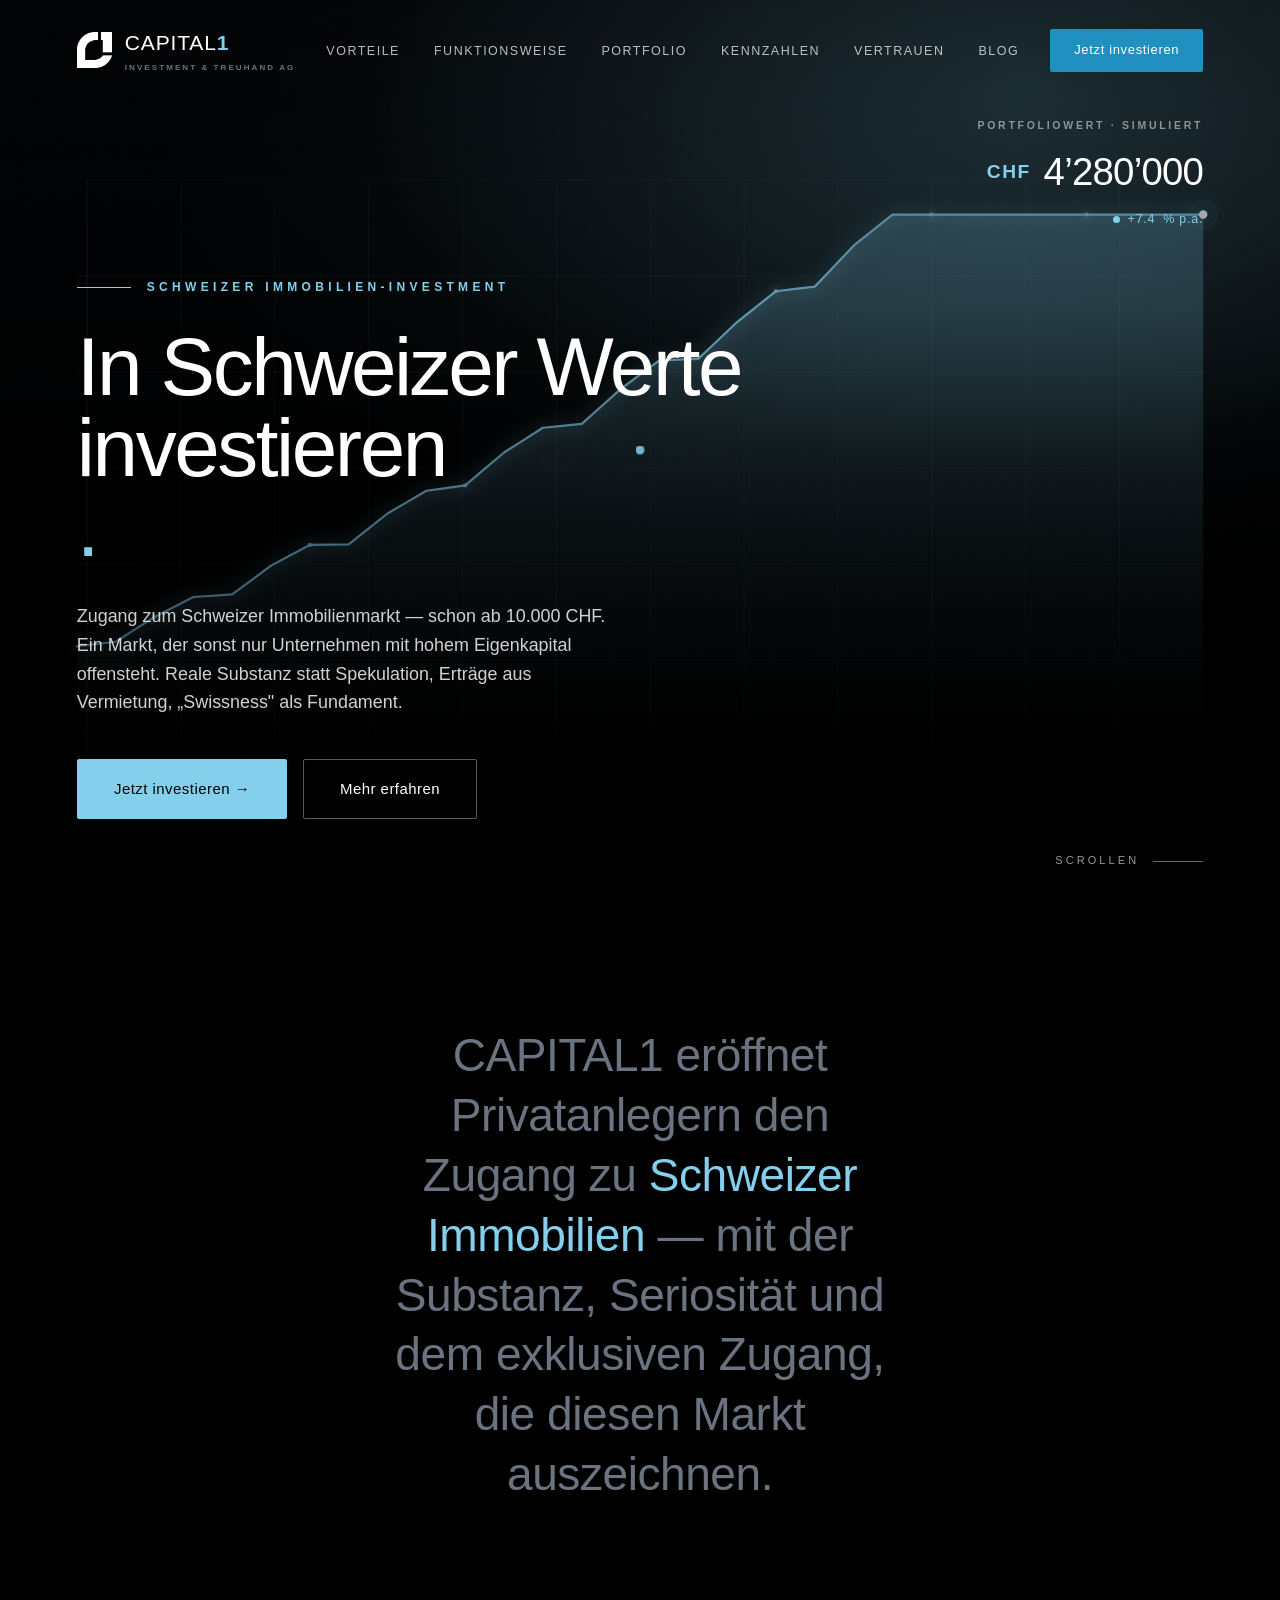
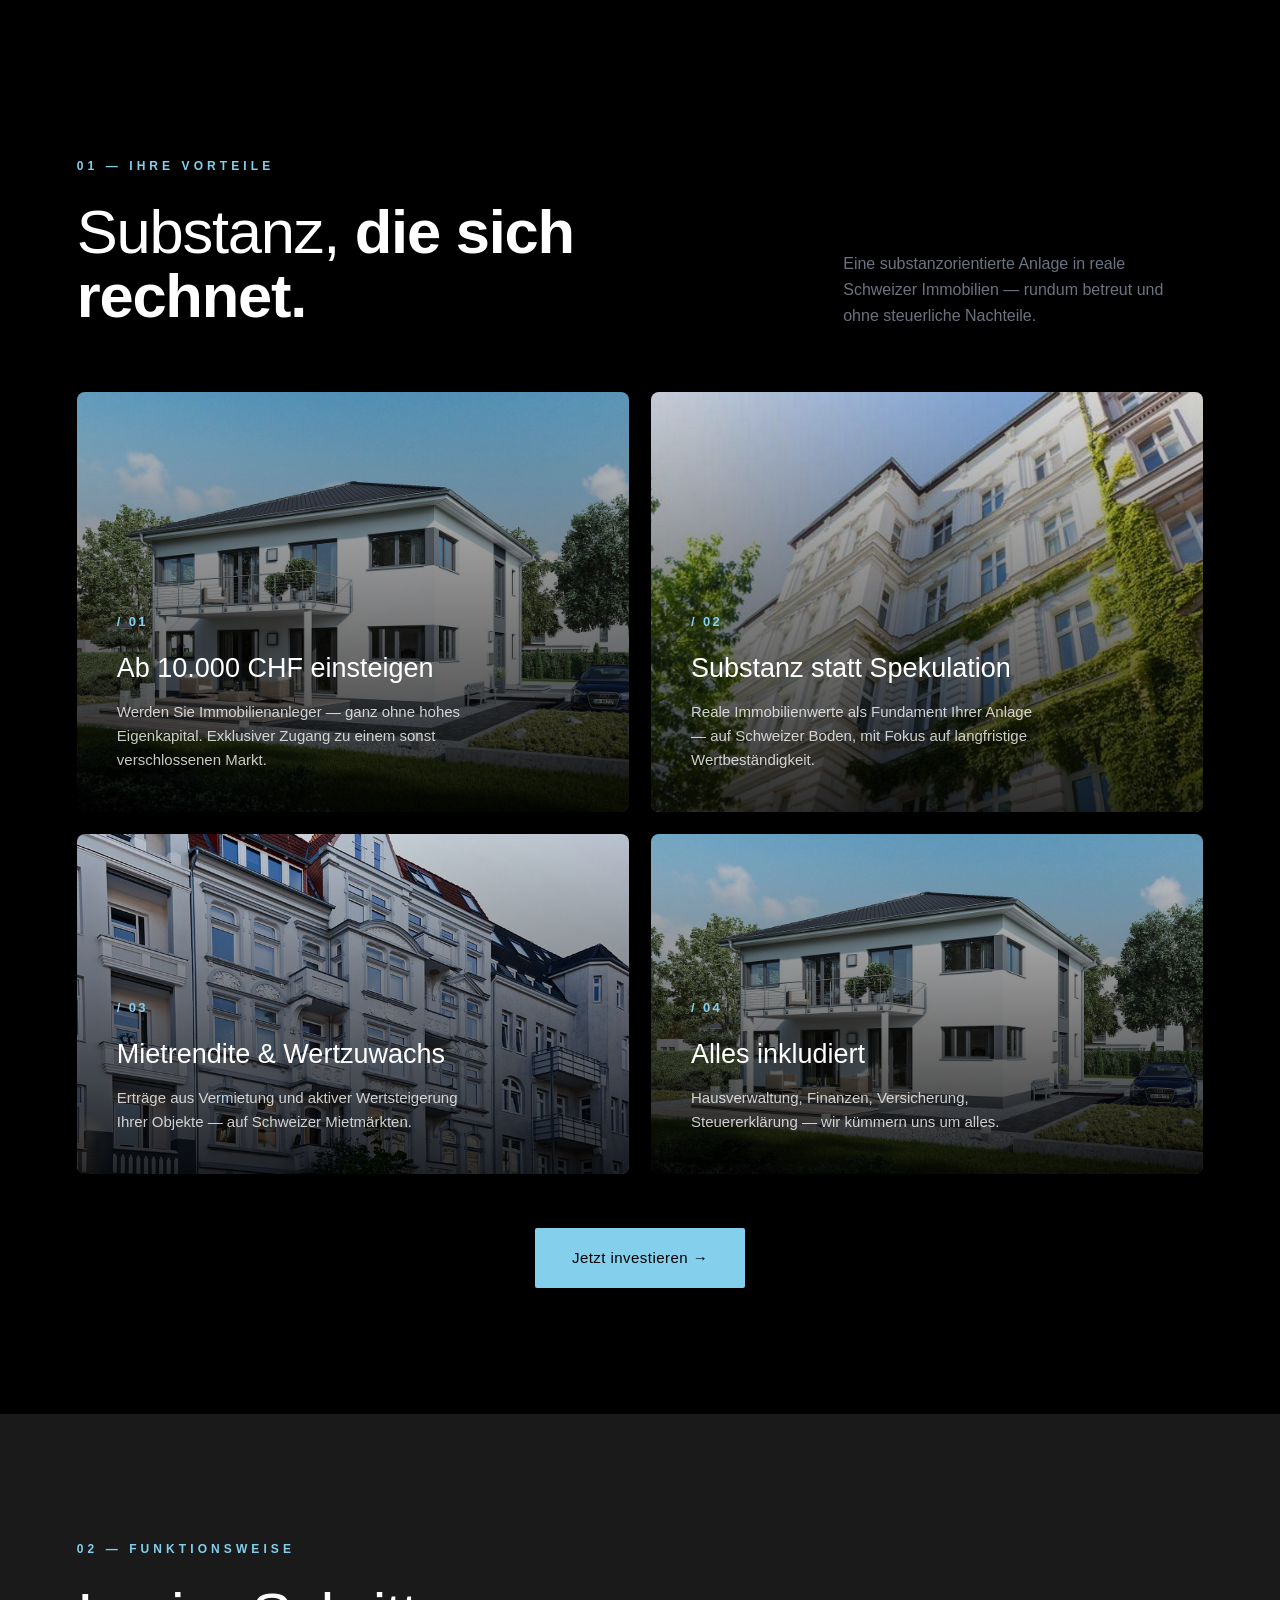
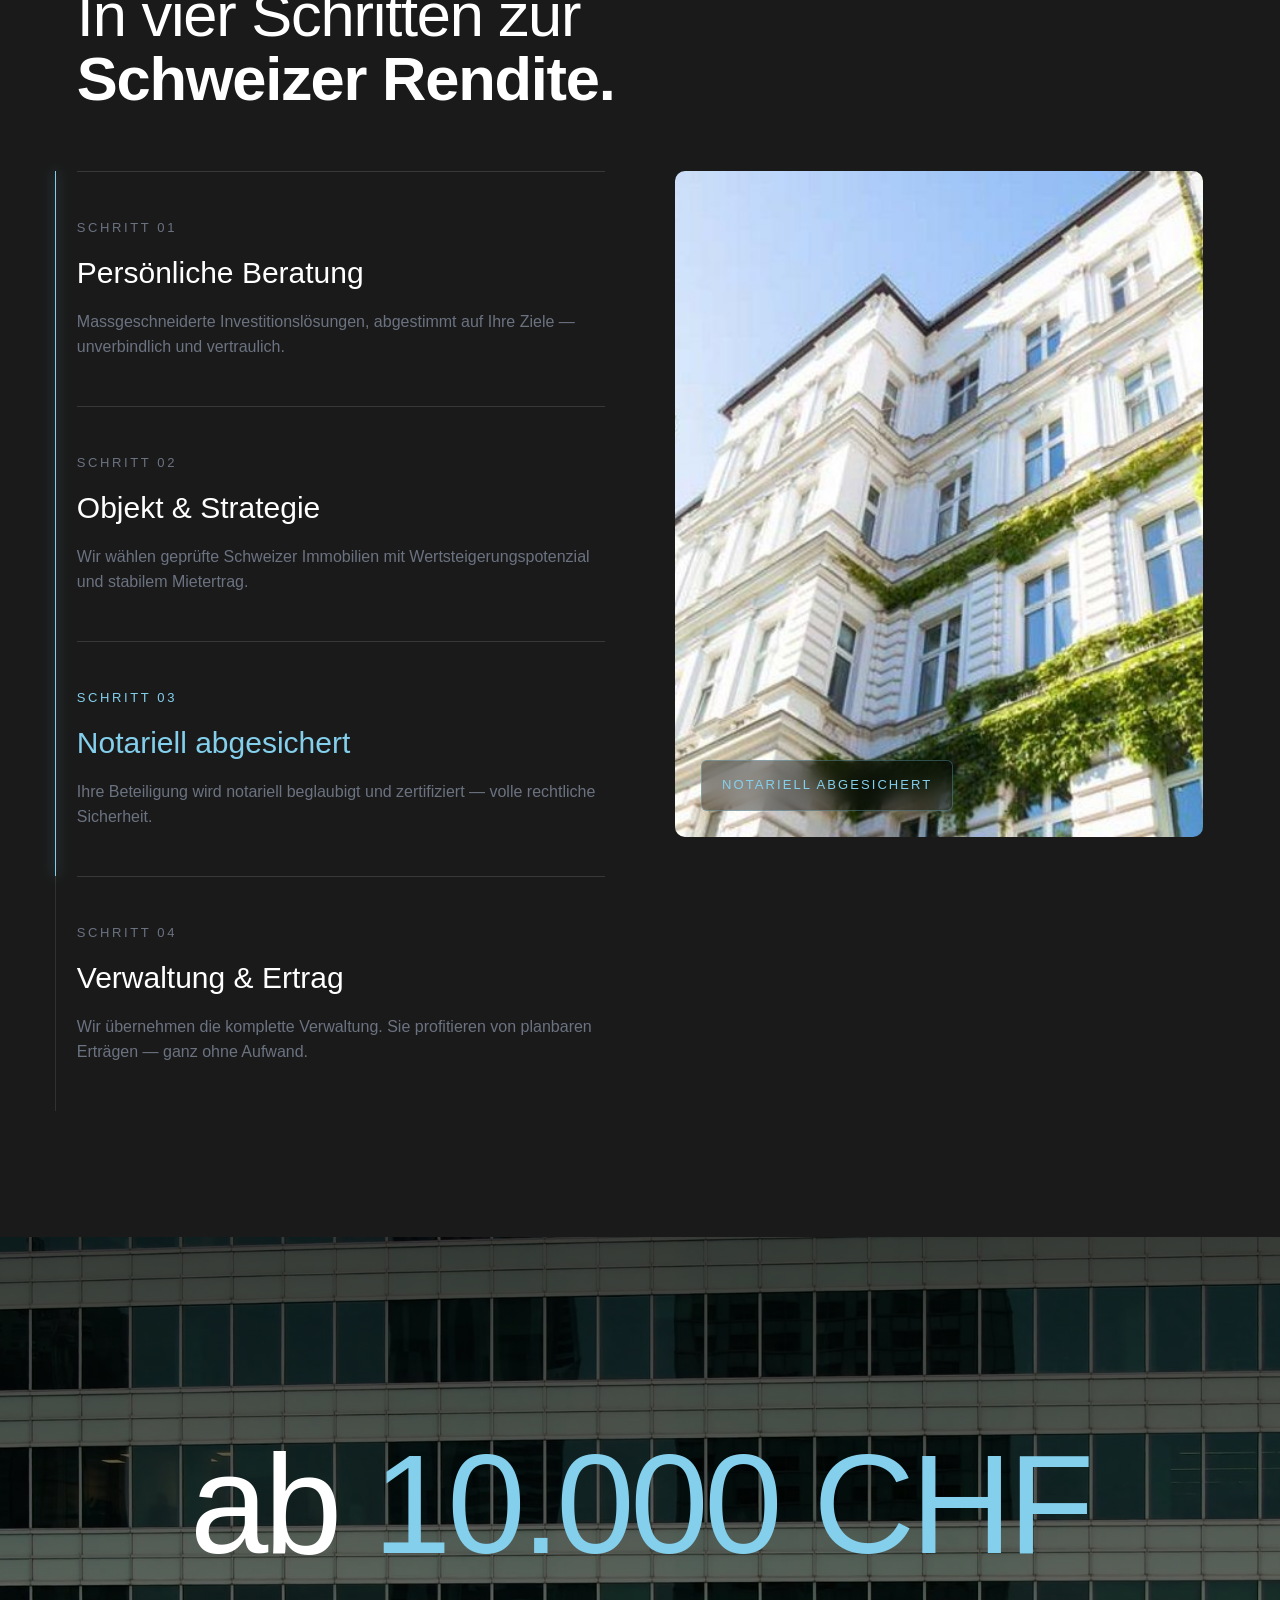
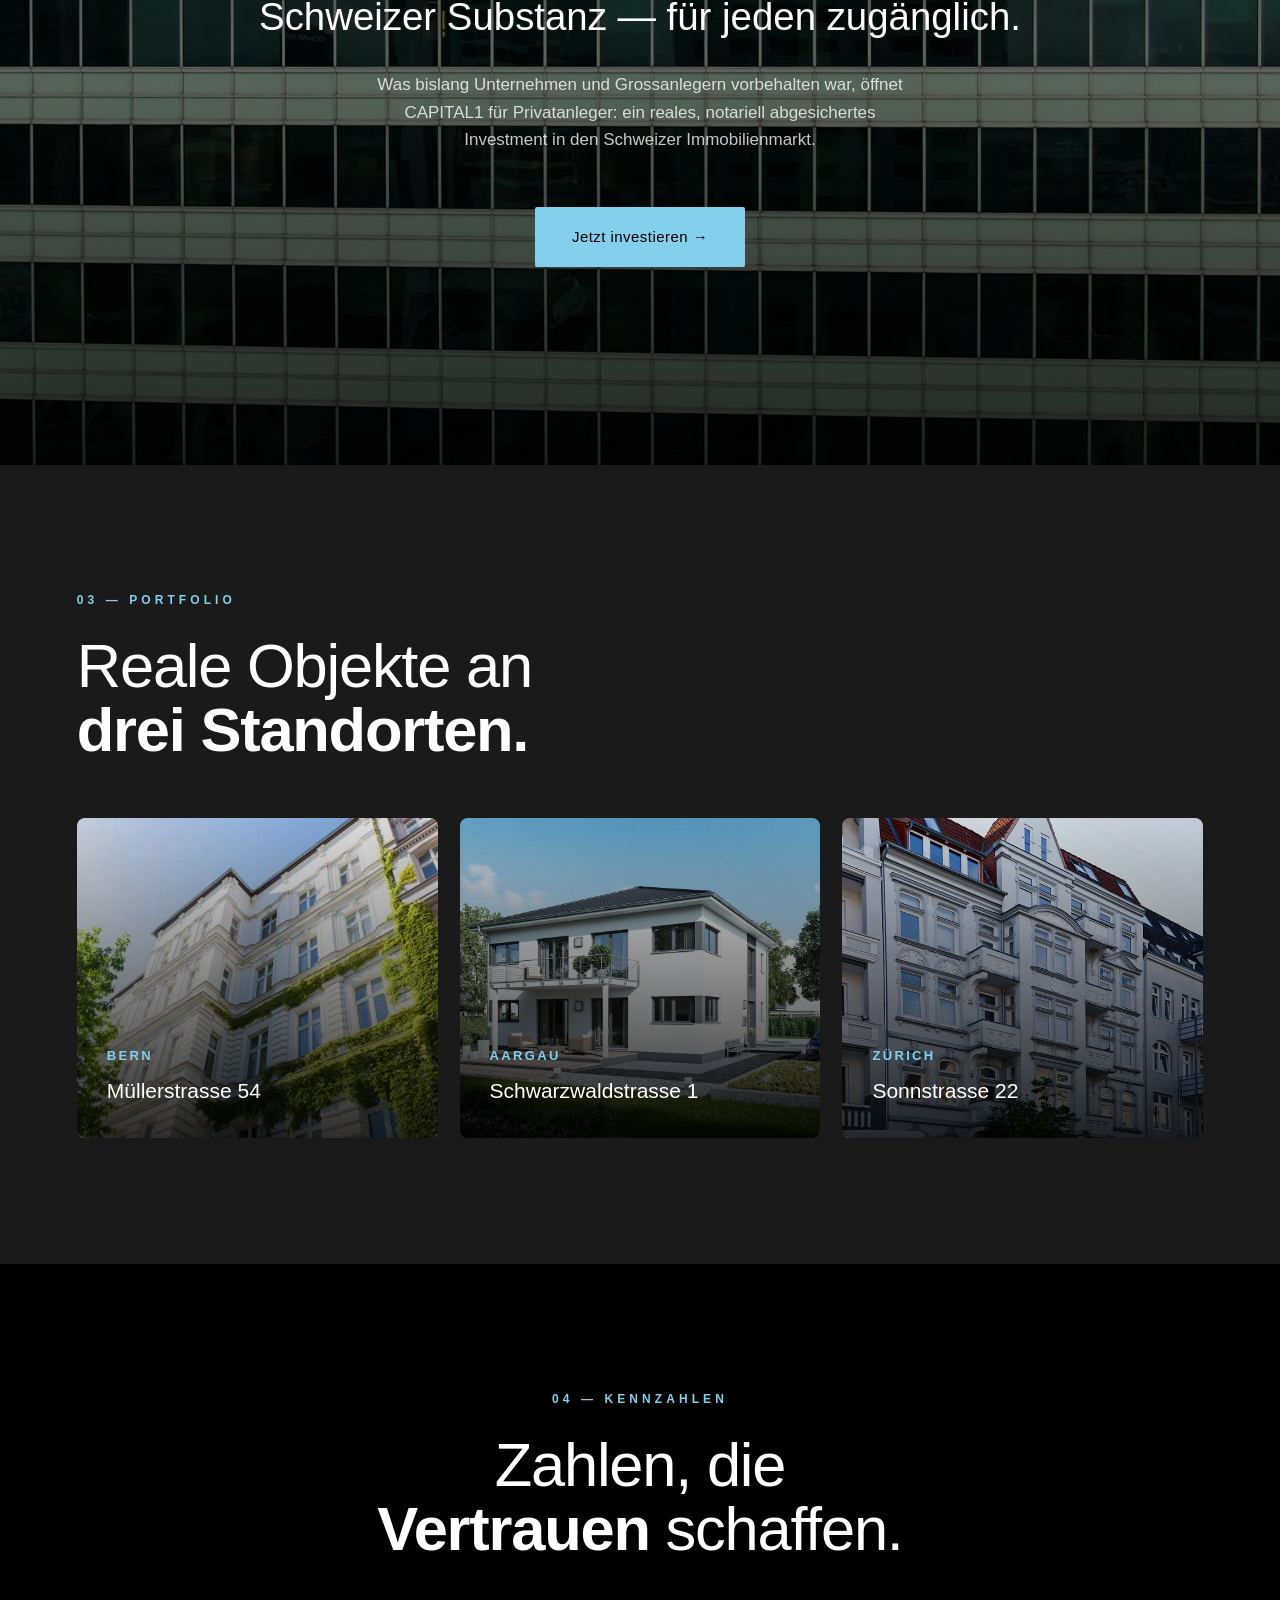
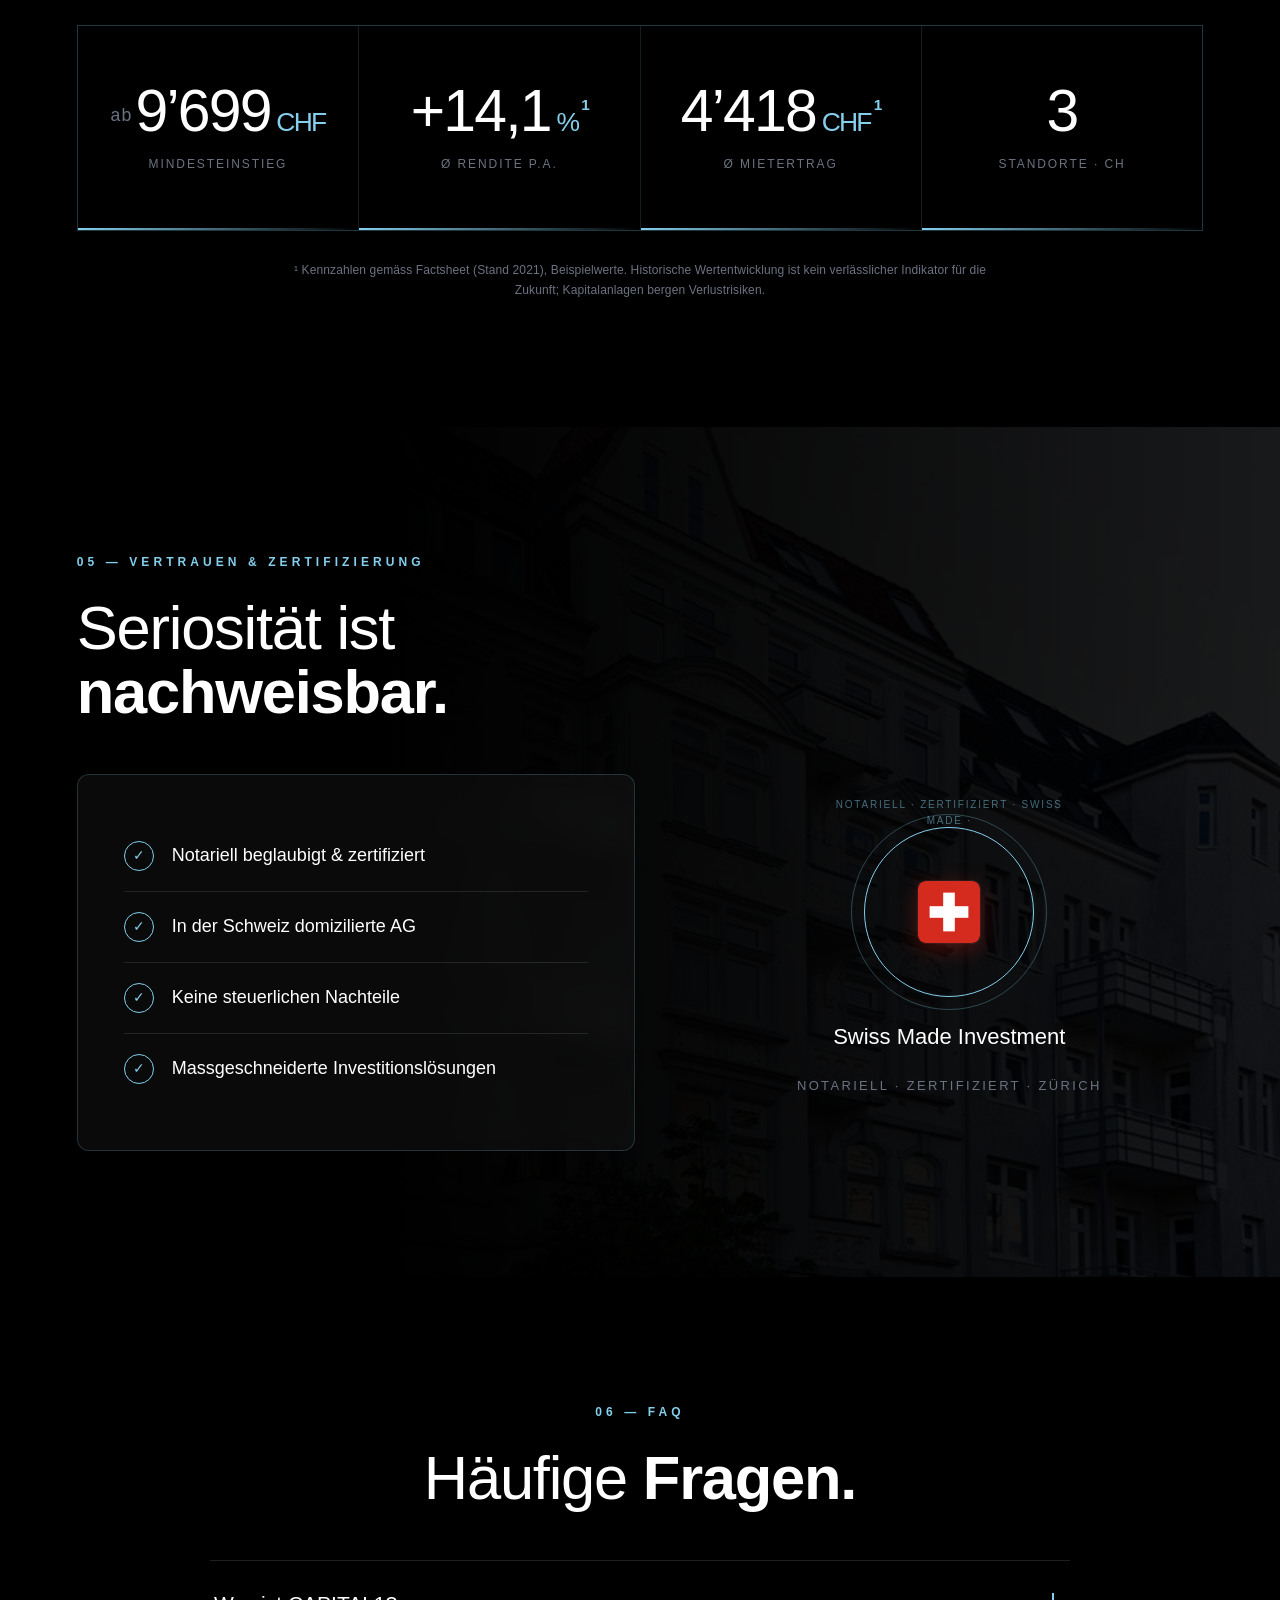
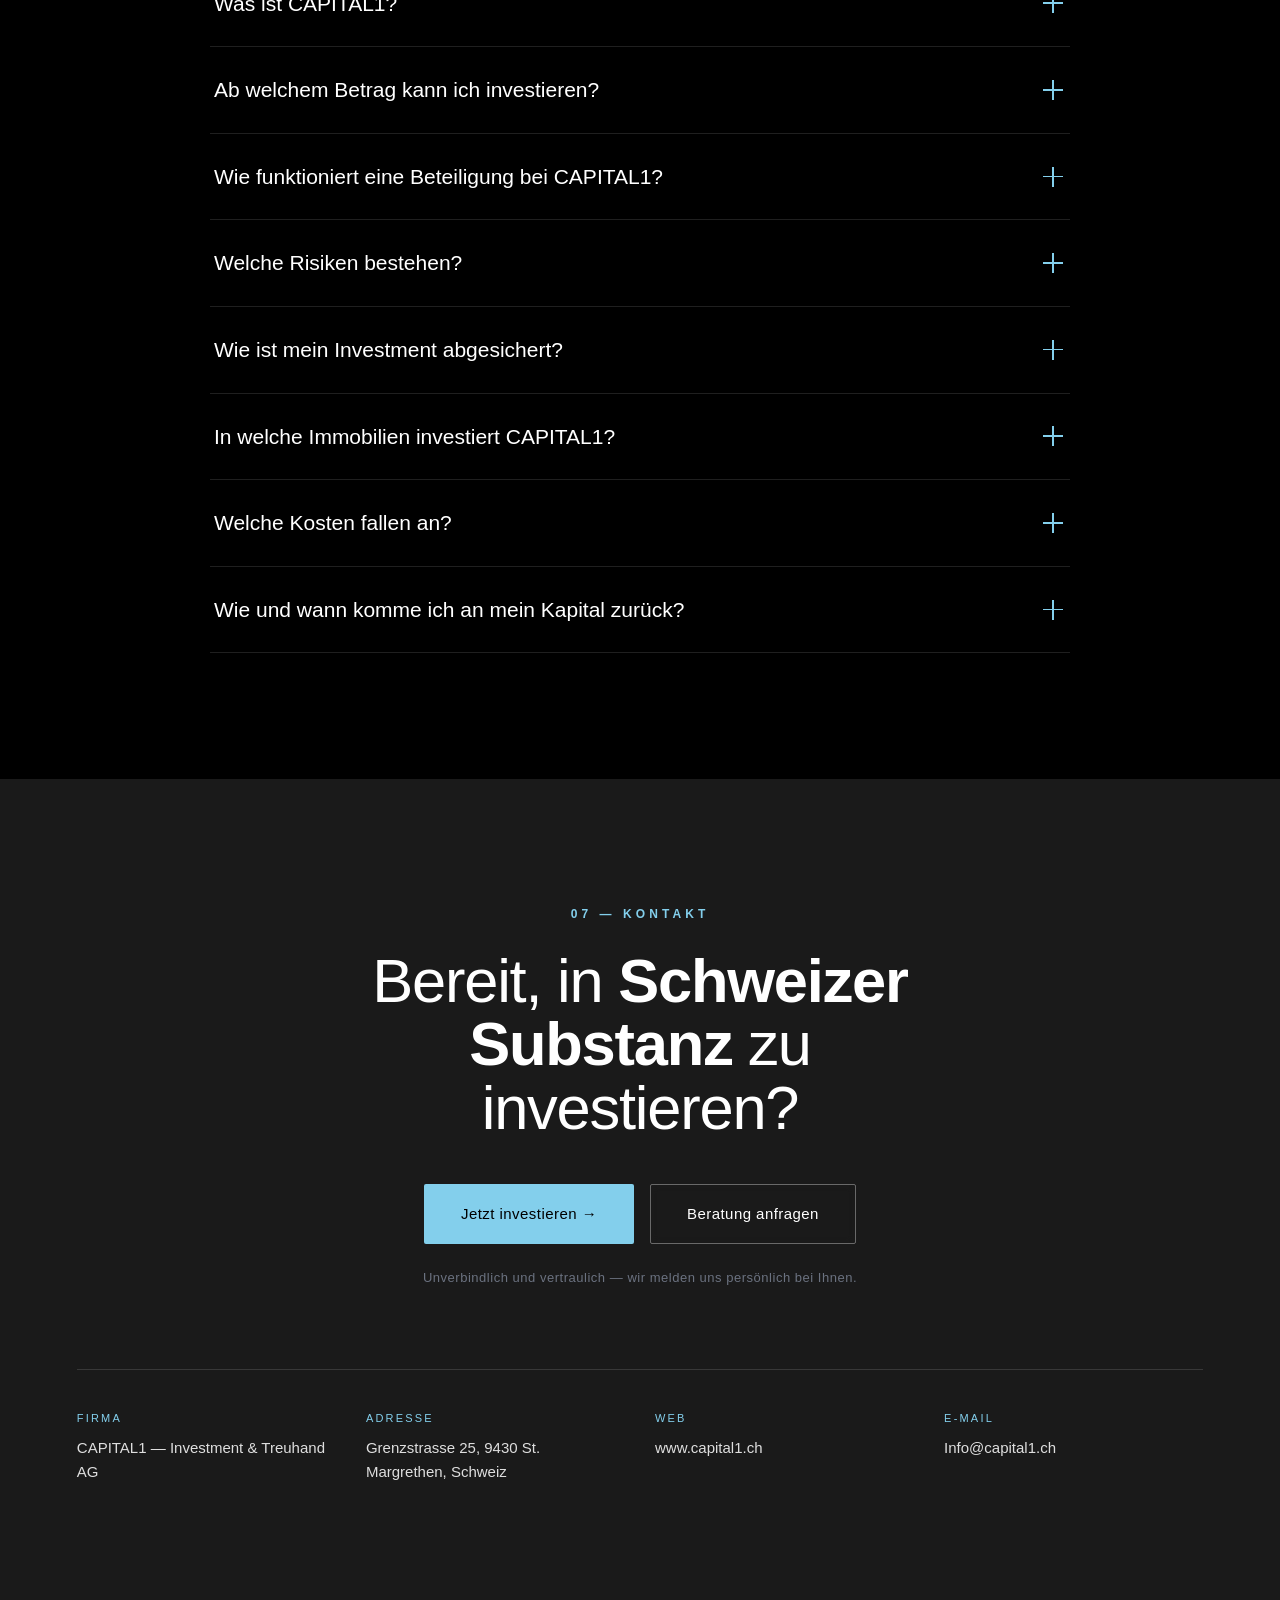
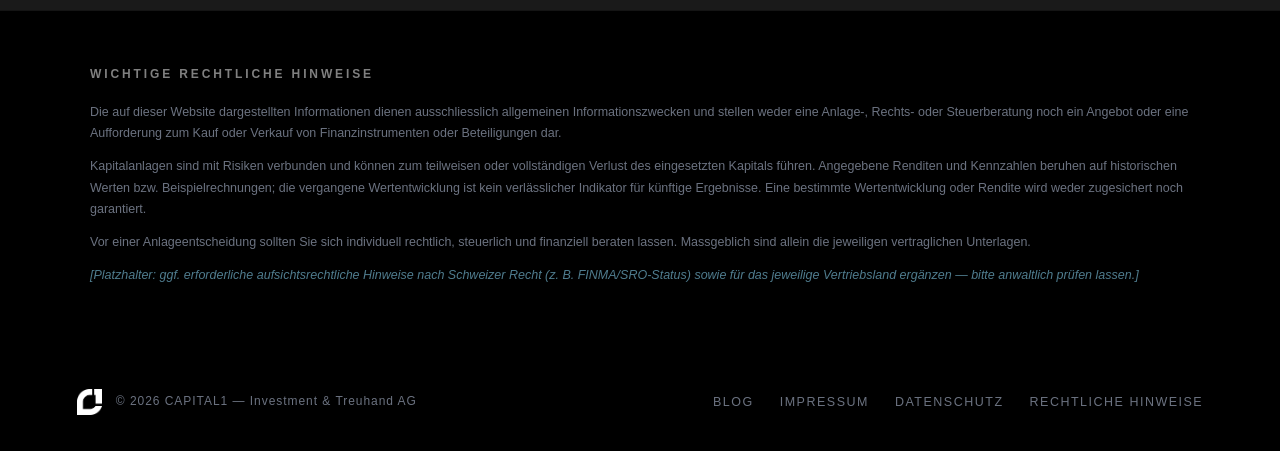
==== commit a2c2377a: "feat: add FAQ section with FAQPage schema before contact" ====
--- a/capital1-cinematic-luxury.html
+++ b/capital1-cinematic-luxury.html
@@ -219,6 +219,23 @@
   @keyframes spin{to{transform:rotate(360deg)}}
   .seal h4{font-size:22px;font-weight:300}.seal p{color:var(--grey);font-size:13px;letter-spacing:.18em;text-transform:uppercase}
   @media(max-width:820px){.trust-wrap{grid-template-columns:1fr;gap:40px}}
+
+  /* ============ FAQ ============ */
+  .faq{background:var(--black)}
+  .faq-list{max-width:860px;margin:50px auto 0}
+  .faq-item{border-top:1px solid rgba(255,255,255,.12)}
+  .faq-list .faq-item:last-child{border-bottom:1px solid rgba(255,255,255,.12)}
+  .faq-item summary{list-style:none;cursor:pointer;padding:26px 4px;display:flex;justify-content:space-between;align-items:center;gap:24px;font-size:clamp(17px,2vw,21px);font-weight:300;color:#fff;transition:color .3s}
+  .faq-item summary::-webkit-details-marker{display:none}
+  .faq-item summary:hover{color:var(--blue)}
+  .faq-item summary .ic{flex:none;width:26px;height:26px;position:relative}
+  .faq-item summary .ic::before,.faq-item summary .ic::after{content:"";position:absolute;background:var(--blue);transition:transform .3s var(--ease)}
+  .faq-item summary .ic::before{top:12px;left:3px;width:20px;height:1.5px}
+  .faq-item summary .ic::after{top:3px;left:12px;width:1.5px;height:20px}
+  .faq-item[open] summary{color:var(--blue)}
+  .faq-item[open] summary .ic::after{transform:scaleY(0)}
+  .faq-item .ans{padding:0 4px 28px;max-width:74ch;color:var(--grey);font-size:16px;line-height:1.75}
+  .faq-item .ans .ph{color:rgba(131,207,236,.7);font-style:italic}
 
   /* ============ KONTAKT ============ */
   .contact{background:var(--anthracite);text-align:center}
@@ -479,9 +496,39 @@
   </div>
 </section>
 
+<!-- ============ FAQ ============ -->
+<section class="faq dark" id="faq">
+  <div class="sec-label reveal" style="text-align:center">06 — FAQ</div>
+  <h2 class="sec-title reveal d1" style="margin:0 auto;text-align:center">Häufige <b>Fragen.</b></h2>
+  <div class="faq-list reveal d1">
+    <details class="faq-item"><summary>Was ist CAPITAL1?<span class="ic"></span></summary><div class="ans">CAPITAL1 — Investment &amp; Treuhand AG ist eine in der Schweiz domizilierte Investment- und Treuhandgesellschaft. Sie eröffnet Privatanlegern Zugang zum Schweizer Immobilienmarkt – einem Bereich, der sonst meist Unternehmen oder Personen mit hohem Eigenkapital vorbehalten ist. Investiert wird in reale Immobilien (Substanzwerte); Verwaltung und Betreuung übernimmt CAPITAL1.</div></details>
+    <details class="faq-item"><summary>Ab welchem Betrag kann ich investieren?<span class="ic"></span></summary><div class="ans">Eine Beteiligung ist ab 10'000 CHF möglich. Der Einstieg liegt damit deutlich niedriger als beim direkten Kauf einer Immobilie, für den in der Regel hohes Eigenkapital nötig wäre.</div></details>
+    <details class="faq-item"><summary>Wie funktioniert eine Beteiligung bei CAPITAL1?<span class="ic"></span></summary><div class="ans">In vier Schritten: 1. unverbindliches, vertrauliches Erstgespräch zur Klärung Ihrer Ziele; 2. Auswahl geprüfter Schweizer Objekte und passender Struktur; 3. vertragliche und notarielle Absicherung Ihrer Beteiligung; 4. laufende Verwaltung durch CAPITAL1 (Vermietung, Finanzen, Versicherung, Steuererklärung).</div></details>
+    <details class="faq-item"><summary>Welche Risiken bestehen?<span class="ic"></span></summary><div class="ans">Wie jede Kapitalanlage ist auch eine Immobilien-Beteiligung mit Risiken verbunden – bis hin zum teilweisen oder vollständigen Verlust des eingesetzten Kapitals. Wertentwicklungen hängen unter anderem von Markt, Lage, Zinsen und Vermietung ab. Eine bestimmte Rendite wird weder zugesichert noch garantiert; vergangene Wertentwicklung ist kein verlässlicher Indikator für die Zukunft. Lassen Sie sich vor einer Entscheidung individuell rechtlich, steuerlich und finanziell beraten.</div></details>
+    <details class="faq-item"><summary>Wie ist mein Investment abgesichert?<span class="ic"></span></summary><div class="ans">Beteiligungen werden vertraglich festgehalten und – je nach Modell – notariell beglaubigt. CAPITAL1 ist eine in der Schweiz domizilierte Aktiengesellschaft, und den Beteiligungen liegen reale Immobilien als Substanzwerte zugrunde. Diese formale Absicherung schafft Klarheit über Rechte und Pflichten, ist jedoch keine Garantie für eine bestimmte Wertentwicklung.</div></details>
+    <details class="faq-item"><summary>In welche Immobilien investiert CAPITAL1?<span class="ic"></span></summary><div class="ans">In geprüfte Objekte an Schweizer Standorten – darunter Bern (Müllerstrasse 54), Aargau (Schwarzwaldstrasse 1) und Zürich (Sonnstrasse 22). Der Fokus liegt auf werthaltigen Immobilien mit Vermietungs- und Wertsteigerungspotenzial.</div></details>
+    <details class="faq-item"><summary>Welche Kosten fallen an?<span class="ic"></span></summary><div class="ans">Die einmaligen und laufenden Kosten hängen vom konkreten Beteiligungsmodell ab. Wir legen sie Ihnen vor einer Entscheidung transparent und vollständig offen, sodass Sie alle Konditionen kennen.</div></details>
+    <details class="faq-item"><summary>Wie und wann komme ich an mein Kapital zurück?<span class="ic"></span></summary><div class="ans">Laufzeit und Ausstiegsmöglichkeiten richten sich nach dem gewählten Beteiligungsmodell. Die konkreten Bedingungen und Fristen halten wir vertraglich fest und besprechen sie vorab mit Ihnen.</div></details>
+  </div>
+</section>
+<script type="application/ld+json">
+{
+  "@context": "https://schema.org",
+  "@type": "FAQPage",
+  "mainEntity": [
+    {"@type":"Question","name":"Was ist CAPITAL1?","acceptedAnswer":{"@type":"Answer","text":"CAPITAL1 — Investment & Treuhand AG ist eine in der Schweiz domizilierte Investment- und Treuhandgesellschaft. Sie eröffnet Privatanlegern Zugang zum Schweizer Immobilienmarkt, der sonst meist Unternehmen oder Personen mit hohem Eigenkapital vorbehalten ist. Investiert wird in reale Immobilien (Substanzwerte); Verwaltung und Betreuung übernimmt CAPITAL1."}},
+    {"@type":"Question","name":"Ab welchem Betrag kann ich investieren?","acceptedAnswer":{"@type":"Answer","text":"Eine Beteiligung ist ab 10'000 CHF möglich – deutlich niedriger als beim direkten Kauf einer Immobilie, für den in der Regel hohes Eigenkapital nötig wäre."}},
+    {"@type":"Question","name":"Wie funktioniert eine Beteiligung bei CAPITAL1?","acceptedAnswer":{"@type":"Answer","text":"In vier Schritten: 1. unverbindliches Erstgespräch zur Zielklärung; 2. Auswahl geprüfter Schweizer Objekte und passender Struktur; 3. vertragliche und notarielle Absicherung der Beteiligung; 4. laufende Verwaltung durch CAPITAL1 (Vermietung, Finanzen, Versicherung, Steuererklärung)."}},
+    {"@type":"Question","name":"Welche Risiken bestehen?","acceptedAnswer":{"@type":"Answer","text":"Wie jede Kapitalanlage ist eine Immobilien-Beteiligung mit Risiken bis zum teilweisen oder vollständigen Verlust des eingesetzten Kapitals verbunden. Eine bestimmte Rendite wird weder zugesichert noch garantiert; vergangene Wertentwicklung ist kein verlässlicher Indikator für die Zukunft. Eine individuelle Beratung wird empfohlen."}},
+    {"@type":"Question","name":"Wie ist mein Investment abgesichert?","acceptedAnswer":{"@type":"Answer","text":"Beteiligungen werden vertraglich festgehalten und je nach Modell notariell beglaubigt. CAPITAL1 ist eine in der Schweiz domizilierte Aktiengesellschaft; den Beteiligungen liegen reale Immobilien als Substanzwerte zugrunde. Dies ist keine Garantie für eine bestimmte Wertentwicklung."}},
+    {"@type":"Question","name":"In welche Immobilien investiert CAPITAL1?","acceptedAnswer":{"@type":"Answer","text":"In geprüfte Objekte an Schweizer Standorten, darunter Bern (Müllerstrasse 54), Aargau (Schwarzwaldstrasse 1) und Zürich (Sonnstrasse 22), mit Fokus auf werthaltige Immobilien mit Vermietungs- und Wertsteigerungspotenzial."}}
+  ]
+}
+</script>
+
 <!-- ============ KONTAKT ============ -->
 <section class="contact" id="kontakt">
-  <div class="sec-label reveal" style="text-align:center">06 — Kontakt</div>
+  <div class="sec-label reveal" style="text-align:center">07 — Kontakt</div>
   <h2 class="sec-title reveal d1">Bereit, in <b>Schweizer Substanz</b> zu investieren?</h2>
   <div class="c-cta reveal d2">
     <a href="mailto:Info@capital1.ch" class="btn btn-primary">Jetzt investieren →</a>
